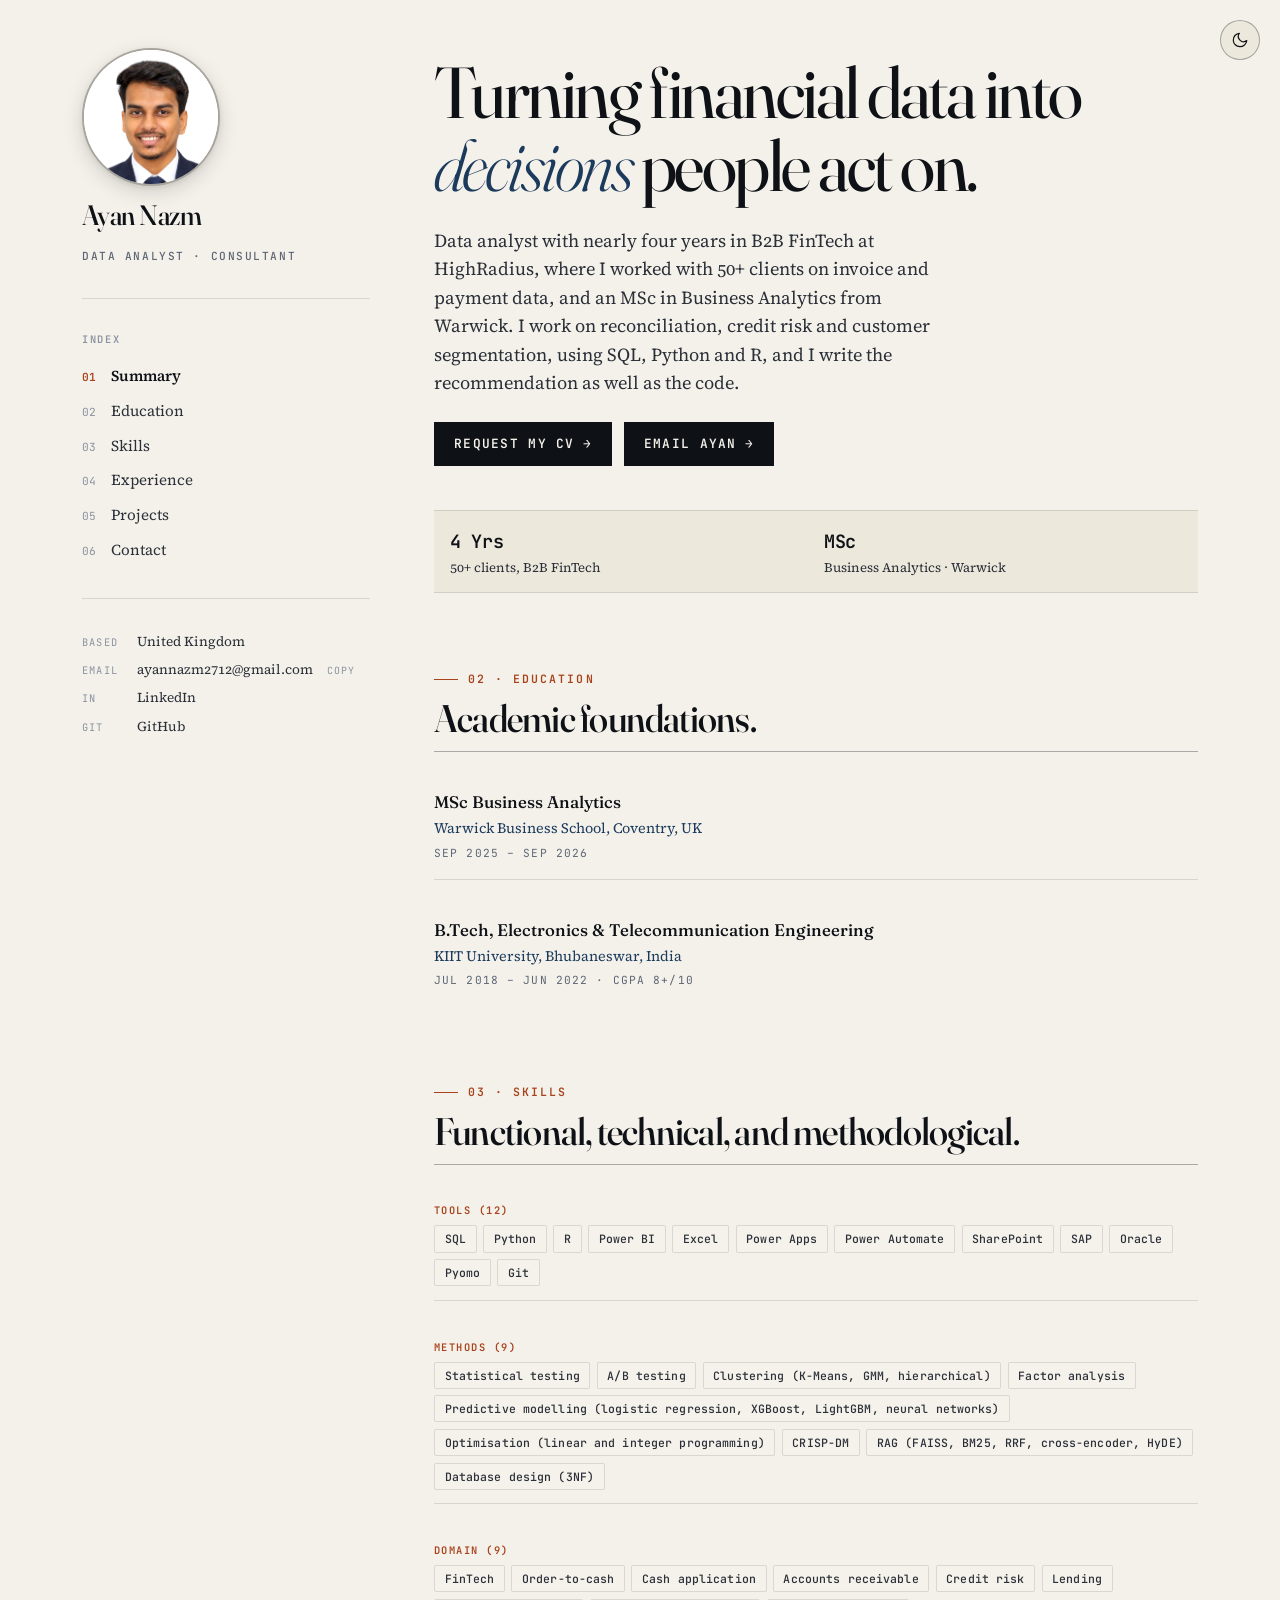
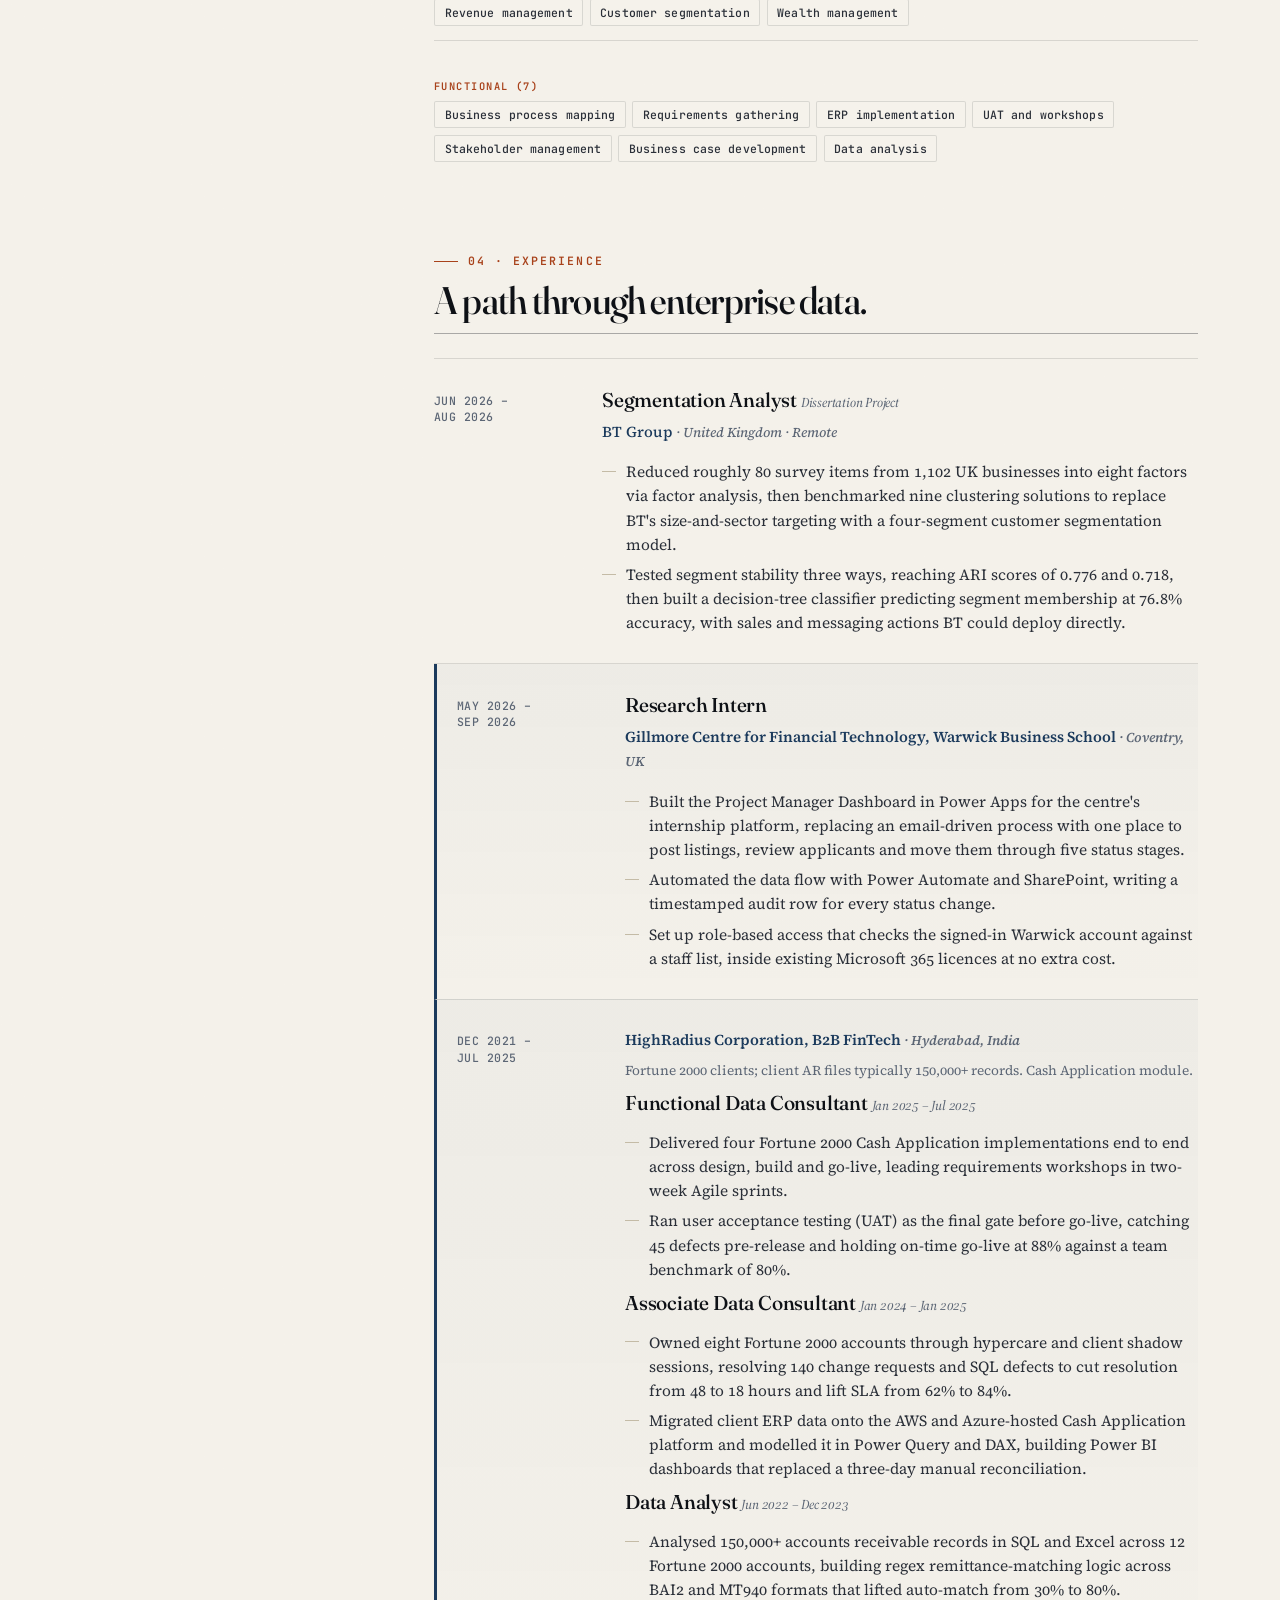
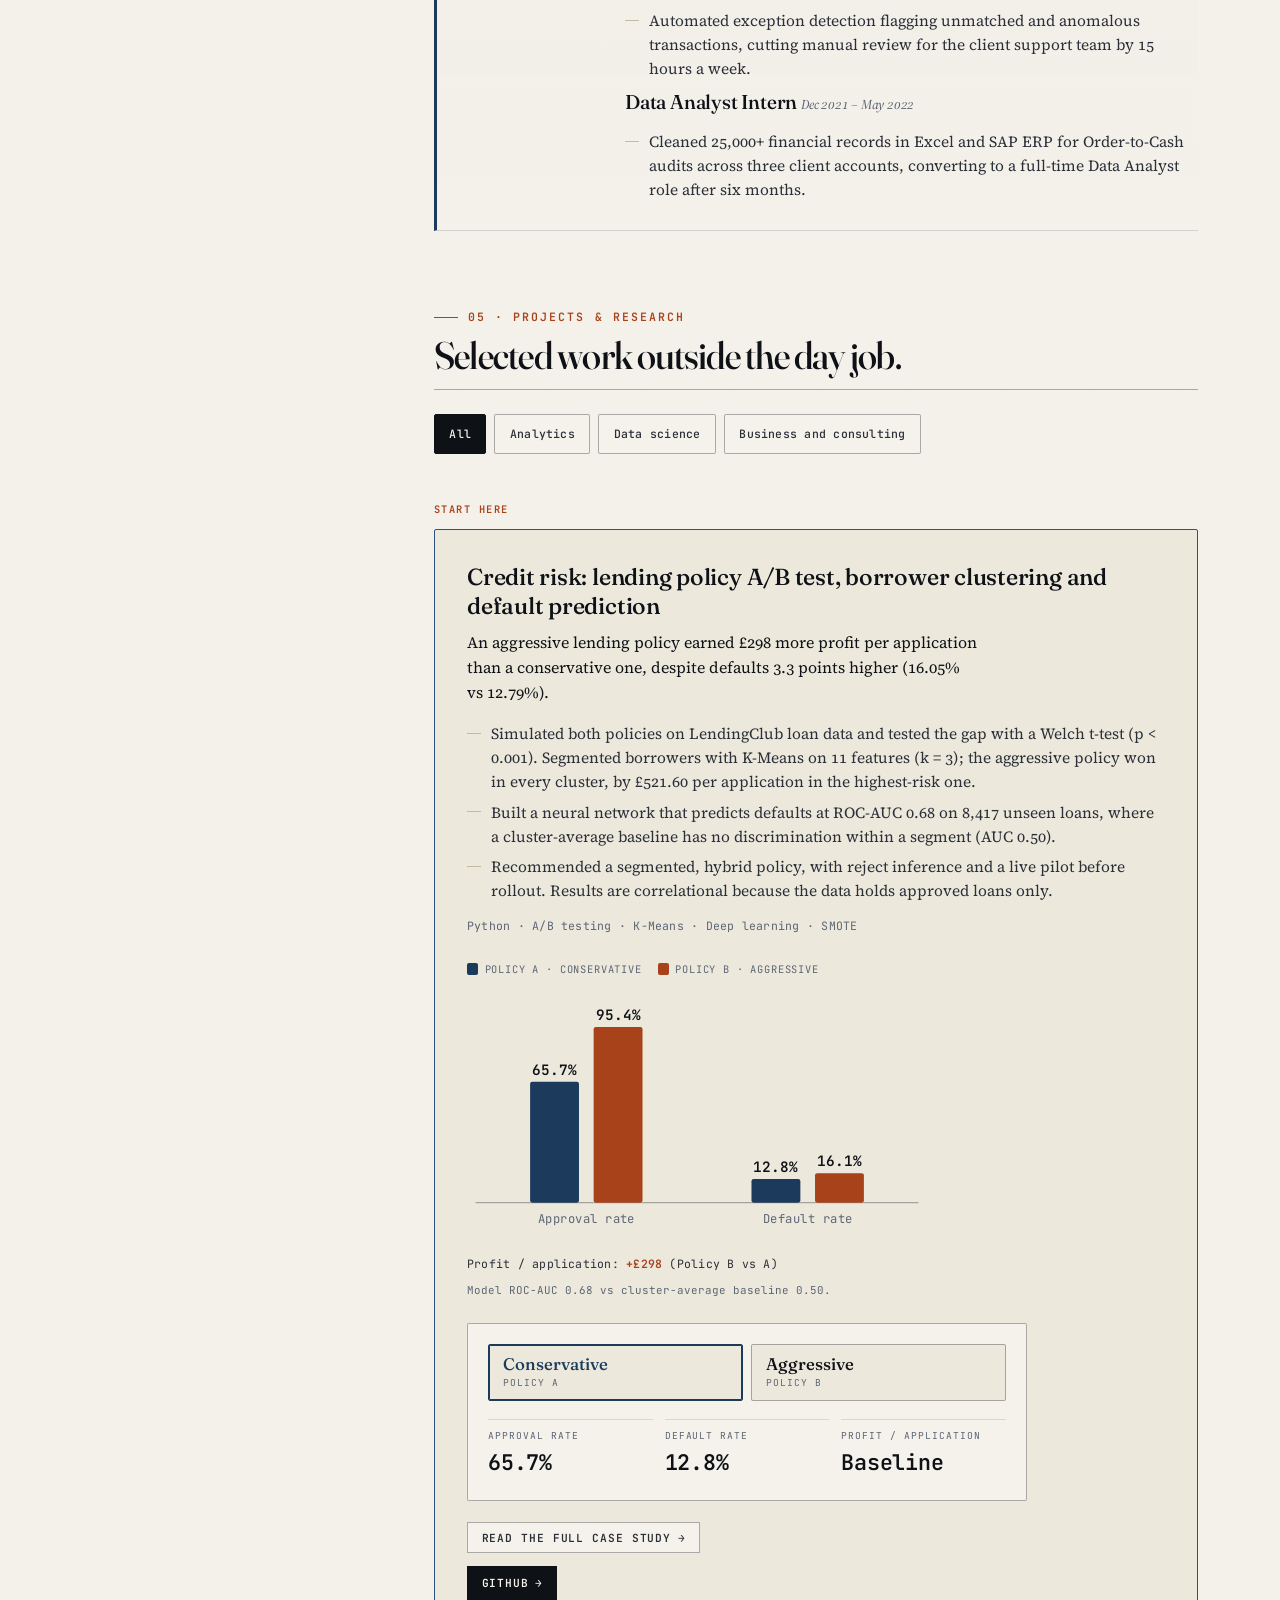
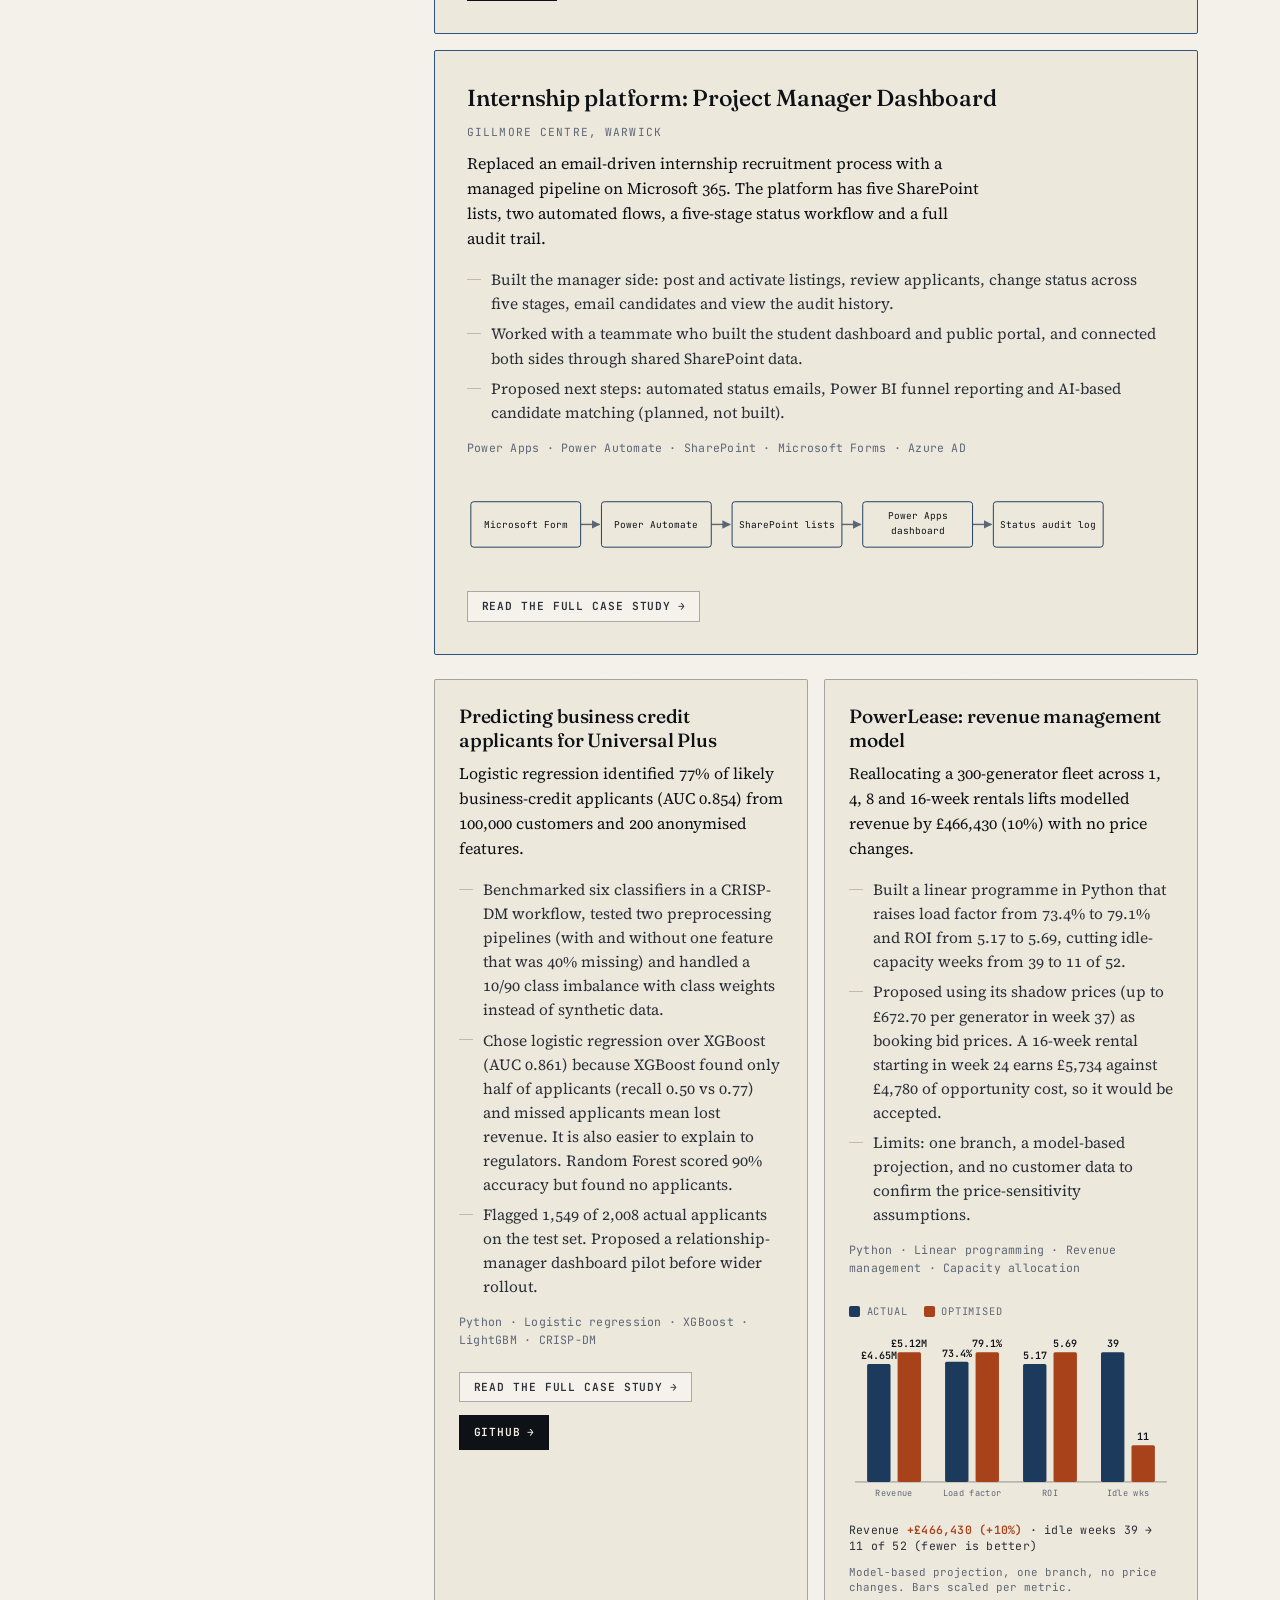
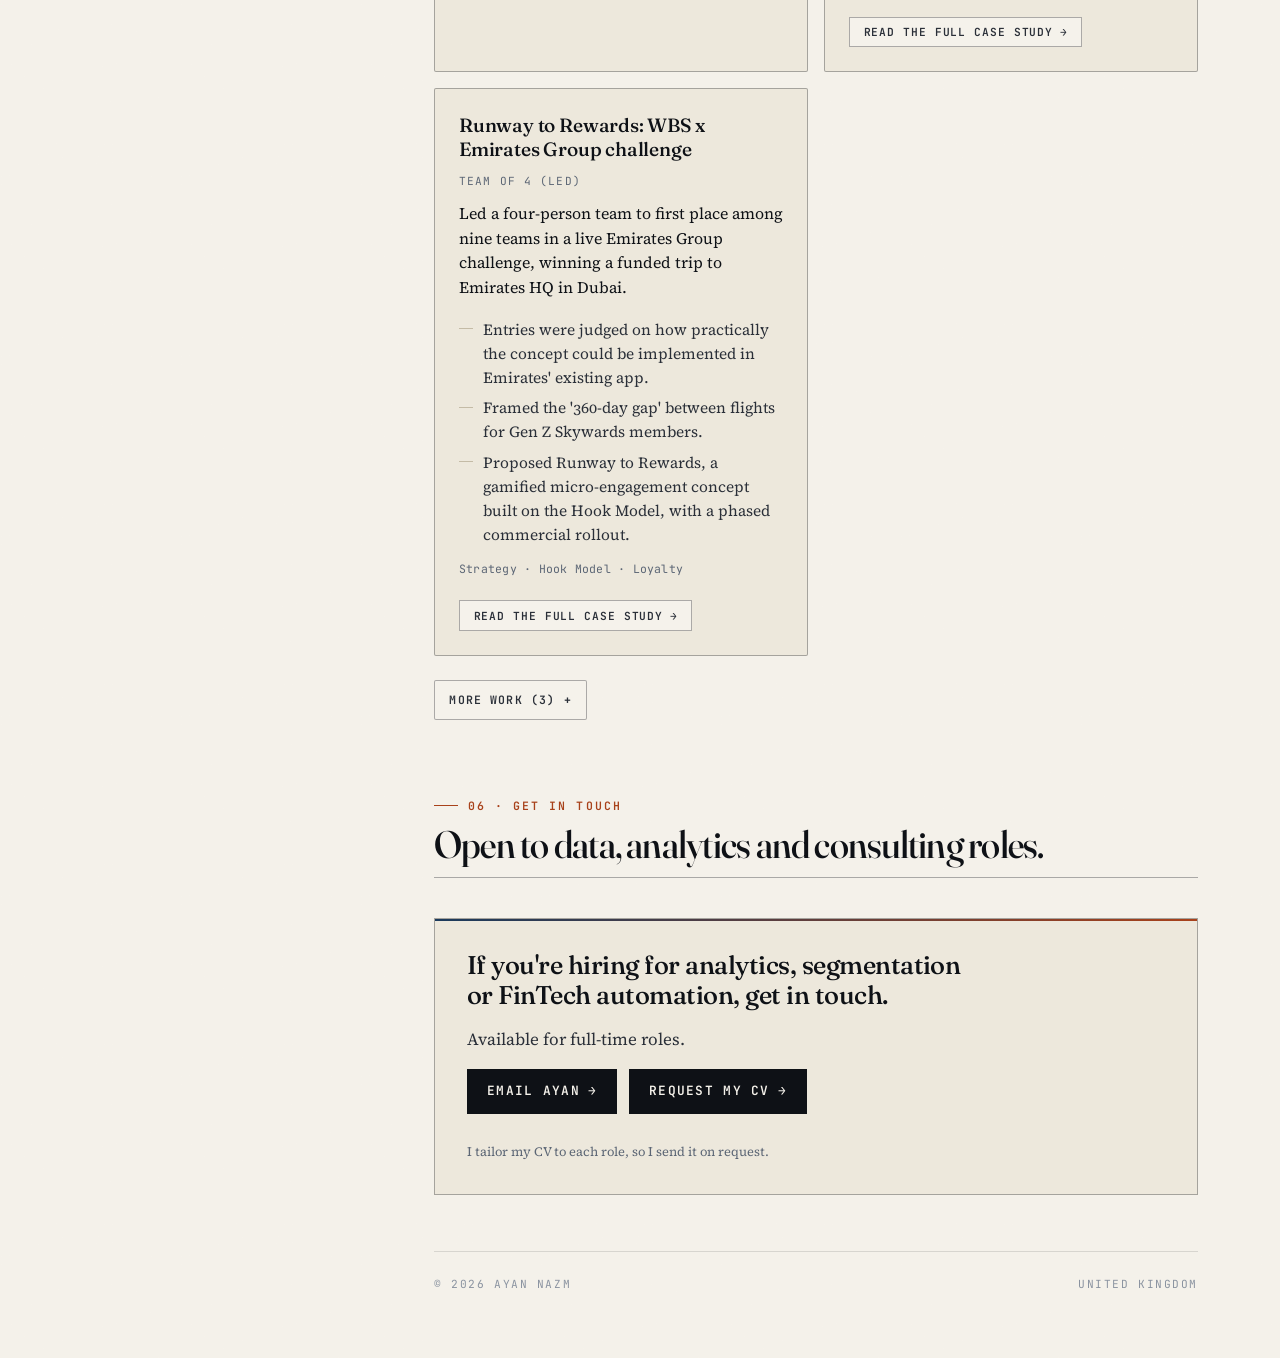
==== index.html @ 0eb9dd14 "Phase 8: SVG monogram favicon + web manifest, wired into head AN monogram in prussian/parchment toke" ====
﻿<!DOCTYPE html>
<html lang="en">
<head>
<meta charset="UTF-8">
<!-- Google Analytics 4: skipped on localhost / file:// so local dev isn't tracked -->
<script>
  (function () {
    var GA_ID = 'G-JSP3T1LDMK';
    var h = location.hostname;
    if (!h || h === 'localhost' || h === '127.0.0.1') return;
    var s = document.createElement('script');
    s.async = true;
    s.src = 'https://www.googletagmanager.com/gtag/js?id=' + GA_ID;
    document.head.appendChild(s);
    window.dataLayer = window.dataLayer || [];
    window.gtag = function () { dataLayer.push(arguments); };
    gtag('js', new Date());
    gtag('config', GA_ID);
  })();
</script>
<meta name="viewport" content="width=device-width, initial-scale=1.0">
<title>Ayan Nazm — Data Analyst &amp; Consultant</title>
<link rel="icon" href="favicon.svg" type="image/svg+xml">
<link rel="manifest" href="site.webmanifest">
<meta name="theme-color" media="(prefers-color-scheme: light)" content="#F5F2EB">
<meta name="theme-color" media="(prefers-color-scheme: dark)" content="#0E1116">
<!-- TODO (favicon PNG fallbacks): SVG favicons cover modern browsers; for older ones and iOS home-screen, rasterise favicon.svg to favicon-32.png / favicon-180.png and add <link rel="apple-touch-icon" href="favicon-180.png"> plus a 32px icon entry in site.webmanifest. -->

<meta name="description" content="Data analyst with nearly four years in B2B FinTech (HighRadius) and an MSc in Business Analytics from Warwick. SQL, Python, R, Power BI.">
<meta property="og:type" content="website">
<meta property="og:title" content="Ayan Nazm — Data Analyst &amp; Consultant">
<meta property="og:description" content="Data analyst with nearly four years in B2B FinTech (HighRadius) and an MSc in Business Analytics from Warwick. SQL, Python, R, Power BI.">
<meta property="og:image" content="https://ayannazm17.github.io/Portfolio/assets/ayan-nazm.webp">
<meta property="og:image:alt" content="Portrait of Ayan Nazm">
<meta name="twitter:card" content="summary">
<meta name="twitter:title" content="Ayan Nazm — Data Analyst &amp; Consultant">
<meta name="twitter:description" content="Data analyst with nearly four years in B2B FinTech (HighRadius) and an MSc in Business Analytics from Warwick. SQL, Python, R, Power BI.">
<meta name="twitter:image" content="https://ayannazm17.github.io/Portfolio/assets/ayan-nazm.webp">
<meta name="twitter:image:alt" content="Portrait of Ayan Nazm">
<script type="application/ld+json">
{
  "@context": "https://schema.org",
  "@type": "Person",
  "name": "Ayan Nazm",
  "jobTitle": "Data Analyst & Consultant",
  "url": "https://ayannazm17.github.io/Portfolio/",
  "image": "https://ayannazm17.github.io/Portfolio/assets/ayan-nazm.webp",
  "alumniOf": {
    "@type": "EducationalOrganization",
    "name": "Warwick Business School, University of Warwick"
  },
  "knowsAbout": [
    "Data Analytics",
    "B2B Customer Segmentation",
    "Statistical Modelling",
    "Machine Learning",
    "SQL",
    "Python",
    "R",
    "Power BI",
    "ERP Automation"
  ],
  "sameAs": [
    "https://github.com/ayannazm17",
    "https://linkedin.com/in/ayannazm"
  ]
}
</script>
<link rel="preconnect" href="https://fonts.googleapis.com">
<link rel="preconnect" href="https://fonts.gstatic.com" crossorigin>
<link href="https://fonts.googleapis.com/css2?family=Fraunces:opsz,wght@9..144,300;9..144,400;9..144,500;9..144,600;9..144,700&family=Source+Serif+4:opsz,wght@8..60,300;8..60,400;8..60,500;8..60,600&family=JetBrains+Mono:wght@400;500;600&display=swap" rel="stylesheet">
<style>
/* ---------- Tokens (light = parchment) ---------- */
:root {
  --ink: #0E1116;
  --ink-soft: #2A2F38;
  --parchment: #F5F2EB;
  --parchment-2: #EDE8DC;
  --prussian: #1B3A5C;
  --prussian-2: #2C547E;
  --sienna: #A8421B;
  --slate: #5C6675;
  --slate-2: #8A93A0;
  --bone: #D9D2C2;
  --bone-2: #C4BBA6;
  --rule: rgba(14, 17, 22, 0.12);
  --rule-strong: rgba(14, 17, 22, 0.32);
  --shadow: 0 1px 0 rgba(14, 17, 22, 0.04);
  --display: "Fraunces", Georgia, "Times New Roman", serif;
  --body: "Source Serif 4", Georgia, "Times New Roman", serif;
  --mono: "JetBrains Mono", "SF Mono", Menlo, Consolas, monospace;
  --measure: 64ch;
  --gutter: clamp(1.25rem, 3vw, 2rem);
  --rail: 18rem;
}

/* Dark — deep inkwell */
@media (prefers-color-scheme: dark) {
  :root:not([data-theme="light"]) {
    --ink: #ECEAE3;
    --ink-soft: #C9C4B8;
    --parchment: #0E1116;
    --parchment-2: #161A21;
    --prussian: #7BA5CC;
    --prussian-2: #A8C5DE;
    --sienna: #D86A3C;
    --slate: #8A93A0;
    --slate-2: #5C6675;
    --bone: #2A2F38;
    --bone-2: #3A414C;
    --rule: rgba(236, 234, 227, 0.10);
    --rule-strong: rgba(236, 234, 227, 0.28);
    --shadow: 0 1px 0 rgba(0, 0, 0, 0.4);
  }
}
:root[data-theme="dark"] {
  --ink: #ECEAE3;
  --ink-soft: #C9C4B8;
  --parchment: #0E1116;
  --parchment-2: #161A21;
  --prussian: #7BA5CC;
  --prussian-2: #A8C5DE;
  --sienna: #D86A3C;
  --slate: #8A93A0;
  --slate-2: #5C6675;
  --bone: #2A2F38;
  --bone-2: #3A414C;
  --rule: rgba(236, 234, 227, 0.10);
  --rule-strong: rgba(236, 234, 227, 0.28);
  --shadow: 0 1px 0 rgba(0, 0, 0, 0.4);
}

* { box-sizing: border-box; margin: 0; padding: 0; }
[hidden] { display: none !important; }
html { scroll-behavior: smooth; -webkit-text-size-adjust: 100%; }
@media (prefers-reduced-motion: reduce) {
  html { scroll-behavior: auto; }
  *, *::before, *::after { animation-duration: 0.01ms !important; transition-duration: 0.01ms !important; }
}

body {
  background: var(--parchment);
  color: var(--ink);
  font-family: var(--body);
  font-size: 17px;
  line-height: 1.6;
  font-feature-settings: "kern", "liga", "onum";
  text-rendering: optimizeLegibility;
  -webkit-font-smoothing: antialiased;
  /* Subtle paper grain — optimized 180px tile */
  background-image: url("data:image/svg+xml,%3Csvg xmlns='http://www.w3.org/2000/svg' width='180' height='180'%3E%3Cfilter id='n'%3E%3CfeTurbulence type='fractalNoise' baseFrequency='0.85' numOctaves='2' stitchTiles='stitch'/%3E%3CfeColorMatrix values='0 0 0 0 0 0 0 0 0 0 0 0 0 0 0 0 0 0 0.012 0'/%3E%3C/filter%3E%3Crect width='100%25' height='100%25' filter='url(%23n)' opacity='0.025'/%3E%3C/svg%3E");
  background-size: 180px 180px;
}

a { color: var(--prussian); text-decoration: none; border-bottom: 1px solid currentColor; transition: color 0.2s; }
a:hover { color: var(--sienna); }
a:focus-visible { outline: 2px solid var(--sienna); outline-offset: 3px; border-radius: 2px; }

/* ---------- Theme toggle ---------- */
.theme-toggle {
  position: fixed; top: 1.25rem; right: 1.25rem; z-index: 100;
  width: 40px; height: 40px; border-radius: 50%;
  background: var(--parchment-2); color: var(--ink);
  border: 1px solid var(--rule-strong); cursor: pointer;
  display: grid; place-items: center;
  transition: transform 180ms cubic-bezier(0.23, 1, 0.32, 1), background-color 180ms cubic-bezier(0.23, 1, 0.32, 1);
}
.theme-toggle:active { transform: scale(0.92); }
.theme-toggle:hover { background: var(--bone); }
.theme-toggle:focus-visible { outline: 2px solid var(--sienna); outline-offset: 3px; }
.theme-toggle svg { width: 18px; height: 18px; }

/* ---------- Page shell ---------- */
.shell {
  max-width: 1180px;
  margin: 0 auto;
  padding: clamp(1.5rem, 4vw, 3rem) var(--gutter) 4rem;
  display: grid;
  grid-template-columns: var(--rail) 1fr;
  gap: clamp(2rem, 5vw, 4.5rem);
}
@media (max-width: 880px) {
  .shell { grid-template-columns: 1fr; gap: 2.5rem; }
  .rail { position: static !important; max-width: 100%; padding-right: 3rem; }
  .rail-nav { display: grid; grid-template-columns: repeat(auto-fit, minmax(130px, 1fr)); gap: 0.5rem 1rem; }
  .rail-nav .label { grid-column: 1 / -1; margin-bottom: 0.25rem; }
  .contact-list { display: grid; grid-template-columns: repeat(auto-fit, minmax(220px, 1fr)); gap: 0.4rem 1rem; }
}

/* ---------- Left rail (index + identity) ---------- */
.rail {
  position: sticky; top: 2rem; align-self: start;
  display: flex; flex-direction: column; gap: 2rem;
  height: max-content;
}
.brand { display: flex; flex-direction: column; gap: 0.6rem; }
.avatar-wrap {
  position: relative; width: 138px; height: 138px;
  animation: fadeUp 600ms cubic-bezier(0.23, 1, 0.32, 1) both;
}
.avatar {
  width: 138px; height: 138px; border-radius: 50%;
  object-fit: cover; object-position: center 20%;
  border: 2px solid var(--rule-strong);
  box-shadow: 0 6px 20px rgba(14, 17, 22, 0.14), 0 2px 6px rgba(14, 17, 22, 0.08);
  background: var(--parchment-2);
  display: block;
  filter: contrast(1.05) saturate(1.05);
}
.brand .monogram {
  font-family: var(--display);
  font-size: 1.75rem; font-weight: 500; letter-spacing: -0.02em;
  line-height: 1.1; font-variation-settings: "opsz" 144;
  margin-top: 0.25rem;
}
.brand .tagline {
  font-family: var(--mono); font-size: 0.7rem; font-weight: 500;
  text-transform: uppercase; letter-spacing: 0.14em;
  color: var(--slate); margin-top: 0.5rem;
}

.rail hr { border: 0; border-top: 1px solid var(--rule); }

.rail-nav { display: flex; flex-direction: column; gap: 0.15rem; }
.rail-nav .label {
  font-family: var(--mono); font-size: 0.65rem; font-weight: 600;
  text-transform: uppercase; letter-spacing: 0.16em;
  color: var(--slate-2); margin-bottom: 0.65rem;
}
.rail-nav a {
  font-family: var(--body); font-size: 0.95rem; color: var(--ink-soft);
  border: 0; padding: 0.25rem 0; display: flex; gap: 0.75rem; align-items: baseline;
  transition: color 180ms cubic-bezier(0.23, 1, 0.32, 1), transform 180ms cubic-bezier(0.23, 1, 0.32, 1);
}
.rail-nav a .num {
  font-family: var(--mono); font-size: 0.7rem; color: var(--slate-2); width: 1.5em;
  font-variant-numeric: tabular-nums;
  transition: color 180ms cubic-bezier(0.23, 1, 0.32, 1);
}
@media (hover: hover) and (pointer: fine) {
  .rail-nav a:hover { color: var(--sienna); transform: translateX(3px); }
  .rail-nav a:hover .num { color: var(--sienna); }
}
.rail-nav a[aria-current="true"] { color: var(--ink); font-weight: 600; }
.rail-nav a[aria-current="true"] .num { color: var(--sienna); font-weight: 600; }

.contact-list { display: flex; flex-direction: column; gap: 0.4rem; font-size: 0.85rem; }
.contact-list .row { display: flex; gap: 0.5rem; align-items: baseline; }
.contact-list .k {
  font-family: var(--mono); font-size: 0.65rem; text-transform: uppercase;
  letter-spacing: 0.12em; color: var(--slate-2); width: 4.5em; flex-shrink: 0;
}
.contact-list .v { color: var(--ink-soft); }
.contact-list a { color: var(--ink-soft); border: 0; }
.contact-list a:hover { color: var(--sienna); }

/* ---------- Main column ---------- */
.main { display: flex; flex-direction: column; gap: clamp(3rem, 6vw, 5rem); }

section {
  display: flex; flex-direction: column; gap: 1.5rem; scroll-margin-top: 1.5rem;
  transition: opacity 360ms cubic-bezier(0.23, 1, 0.32, 1), transform 360ms cubic-bezier(0.23, 1, 0.32, 1);
}
@media (prefers-reduced-motion: no-preference) {
  section.reveal-init {
    opacity: 0;
    transform: translateY(14px);
  }
  section.reveal-in {
    opacity: 1;
    transform: translateY(0);
  }
}

/* Section header — paper-TOC style */
.sec-head { display: flex; flex-direction: column; gap: 0.5rem; padding-bottom: 0.75rem; border-bottom: 1px solid var(--rule-strong); }
.sec-eyebrow {
  font-family: var(--mono); font-size: 0.72rem; font-weight: 600;
  text-transform: uppercase; letter-spacing: 0.18em; color: var(--sienna);
  display: flex; align-items: center; gap: 0.6rem;
}
.sec-eyebrow::before {
  content: ""; display: inline-block; width: 1.5rem; height: 1px; background: currentColor;
}
.sec-title {
  font-family: var(--display); font-weight: 500;
  font-variation-settings: "opsz" 144;
  font-size: clamp(1.75rem, 3vw, 2.5rem); line-height: 1.1;
  letter-spacing: -0.02em; color: var(--ink); text-wrap: balance;
}

/* ---------- Hero / summary ---------- */
.hero { gap: 1.5rem; padding-top: 0.5rem; }
.hero h1 {
  font-family: var(--display); font-weight: 400;
  font-variation-settings: "opsz" 144;
  font-size: clamp(2.5rem, 6vw, 4.5rem);
  line-height: 1.02; letter-spacing: -0.035em; color: var(--ink);
  text-wrap: balance;
}
.hero h1 em {
  font-style: italic; font-weight: 300; color: var(--prussian);
  font-variation-settings: "opsz" 144;
}
.hero-lede {
  font-family: var(--body); font-size: 1.15rem; line-height: 1.55;
  color: var(--ink-soft); max-width: 56ch;
}

/* ---------- Education ---------- */
.edu-item { padding: 1rem 0; border-bottom: 1px solid var(--rule); }
.edu-item:last-child { border-bottom: 0; }
.edu-item .deg {
  font-family: var(--display); font-size: 1.05rem; font-weight: 500;
  color: var(--ink); line-height: 1.3; text-wrap: balance;
}
.edu-item .inst {
  font-family: var(--body); font-size: 0.9rem; color: var(--prussian); margin-top: 0.2rem;
}
.edu-item .when {
  font-family: var(--mono); font-size: 0.7rem; color: var(--slate);
  text-transform: uppercase; letter-spacing: 0.1em; margin-top: 0.3rem;
}

/* ---------- Skills ---------- */
.skill-group { display: flex; flex-direction: column; gap: 0.4rem; padding: 0.85rem 0; border-bottom: 1px solid var(--rule); }
.skill-group:last-child { border-bottom: 0; }
.skill-group .k {
  font-family: var(--mono); font-size: 0.65rem; text-transform: uppercase;
  letter-spacing: 0.14em; color: var(--sienna); font-weight: 600;
}
.skill-group .v {
  font-family: var(--body); font-size: 0.97rem; color: var(--ink-soft); line-height: 1.5;
}

/* ---------- Experience — timeline, not cards ---------- */
.timeline { display: flex; flex-direction: column; }
.entry {
  display: grid; grid-template-columns: 9rem 1fr; gap: 1.5rem;
  padding: 1.75rem 0; border-bottom: 1px solid var(--rule);
}
.entry:first-child { border-top: 1px solid var(--rule); }
@media (max-width: 600px) {
  .entry { grid-template-columns: 1fr; gap: 0.5rem; }
}

.entry .when {
  font-family: var(--mono); font-size: 0.72rem; font-weight: 500;
  color: var(--slate); letter-spacing: 0.04em; line-height: 1.4;
  text-transform: uppercase; padding-top: 0.35rem;
}
.entry .when .present { color: var(--sienna); }

.entry .body { display: flex; flex-direction: column; gap: 0.5rem; }
.entry .role {
  font-family: var(--display); font-weight: 500;
  font-variation-settings: "opsz" 60;
  font-size: 1.25rem; line-height: 1.25; letter-spacing: -0.01em;
  color: var(--ink); text-wrap: balance;
}
.entry .org {
  font-family: var(--body); font-size: 0.95rem; color: var(--prussian);
  font-weight: 500;
}
.entry .sub { font-size: 0.85rem; color: var(--slate); }
.entry .where {
  font-family: var(--body); font-style: italic; font-size: 0.85rem; color: var(--slate);
}
.entry ul, .project-card ul {
  list-style: none; margin-top: 0.5rem; display: flex; flex-direction: column; gap: 0.4rem;
}
.entry li, .project-card li {
  font-size: 0.97rem; line-height: 1.55; color: var(--ink-soft);
  padding-left: 1.5rem; position: relative;
}
.entry li::before, .project-card li::before {
  content: ""; position: absolute; left: 0; top: 0.7em;
  width: 0.85rem; height: 1px; background: var(--bone-2);
}
.entry li strong { color: var(--ink); font-weight: 600; }


/* ---------- CTA / footer ---------- */
.cta {
  margin-top: 1rem; padding: 2rem; border: 1px solid var(--rule-strong);
  background: var(--parchment-2);
  display: flex; flex-direction: column; gap: 1rem; align-items: flex-start;
  position: relative;
}
.cta::before {
  content: ""; position: absolute; top: 0; left: 0; right: 0; height: 2px;
  background: linear-gradient(90deg, var(--prussian), var(--sienna));
}
.cta h3 {
  font-family: var(--display); font-weight: 500; font-size: 1.6rem;
  line-height: 1.15; letter-spacing: -0.02em; color: var(--ink); text-wrap: balance;
}
.cta p { color: var(--ink-soft); max-width: 52ch; }
.btn {
  display: inline-flex; align-items: center; gap: 0.5rem;
  padding: 0.75rem 1.25rem;
  font-family: var(--mono); font-size: 0.8rem; font-weight: 600;
  text-transform: uppercase; letter-spacing: 0.1em;
  background: var(--ink); color: var(--parchment);
  border: 0; border-radius: 0; cursor: pointer;
  transition: background 160ms cubic-bezier(0.23, 1, 0.32, 1), transform 160ms cubic-bezier(0.23, 1, 0.32, 1);
  text-decoration: none;
}
@media (hover: hover) and (pointer: fine) {
  .btn:active { transform: scale(0.97); }
}
.btn:hover { background: var(--sienna); color: var(--parchment); }
.btn:focus-visible { outline: 2px solid var(--sienna); outline-offset: 3px; }
.btn .arrow { transition: transform 0.2s; }
.btn:hover .arrow { transform: translateX(3px); }

/* ---------- Entrance animations ---------- */
@keyframes fadeUp {
  from { opacity: 0; transform: translateY(12px); }
  to   { opacity: 1; transform: translateY(0); }
}
@media (prefers-reduced-motion: reduce) {
  @keyframes fadeUp { from, to { opacity: 1; transform: none; } }
}

/* ---------- Impact ribbon ---------- */
.impact-ribbon {
  display: grid; grid-template-columns: repeat(2, 1fr); gap: 1rem; margin-top: 1.25rem;
  padding: 1rem; border-top: 1px solid var(--rule); border-bottom: 1px solid var(--rule);
  background: var(--parchment-2);
}
@media (max-width: 680px) { .impact-ribbon { grid-template-columns: 1fr 1fr; gap: 0.85rem; } }
@media (max-width: 400px) { .impact-ribbon { grid-template-columns: 1fr; gap: 0.85rem; } }
.impact-ribbon .metric {
  display: flex; flex-direction: column; gap: 0.15rem;
}
.impact-ribbon .metric:nth-child(1) {
  animation: fadeUp 450ms cubic-bezier(0.23, 1, 0.32, 1) 100ms both;
}
.impact-ribbon .metric:nth-child(2) {
  animation: fadeUp 450ms cubic-bezier(0.23, 1, 0.32, 1) 180ms both;
}
.impact-ribbon .metric .val {
  font-family: var(--mono); font-weight: 600; font-size: 1.15rem; letter-spacing: -0.02em; color: var(--ink);
}
.impact-ribbon .metric .label {
  font-family: var(--body); font-size: 0.82rem; color: var(--ink-soft); line-height: 1.3;
}

/* ---------- Skill chips ---------- */
.skill-group .v { display: flex; flex-wrap: wrap; gap: 0.4rem; }
.skill-chip {
  font-family: var(--mono); font-size: 0.72rem; font-weight: 500;
  padding: 0.25rem 0.6rem; border: 1px solid var(--rule); border-radius: 2px;
  background: var(--parchment); color: var(--ink-soft); letter-spacing: 0.01em;
  transition: border-color 160ms cubic-bezier(0.23, 1, 0.32, 1), color 160ms cubic-bezier(0.23, 1, 0.32, 1), transform 160ms cubic-bezier(0.23, 1, 0.32, 1);
}
@media (hover: hover) and (pointer: fine) {
  .skill-chip:hover {
    border-color: var(--sienna);
    color: var(--ink);
    transform: translateY(-1px);
  }
}

/* ---------- Experience differentiation ---------- */
.entry--consulting { background: linear-gradient(180deg, rgba(44,80,120,0.03), rgba(44,80,120,0.00)); border-left: 3px solid var(--prussian); padding-left: 1.25rem; }
.entry--consulting .org { color: var(--prussian); font-weight: 600; }
.entry--consulting .badge { font-family: var(--mono); font-size: 0.6rem; letter-spacing: 0.08em; text-transform: uppercase; padding: 0.15rem 0.4rem; border: 1px solid var(--rule); border-radius: 2px; }

/* ---------- Project cards ---------- */
.project-card {
  padding: 1.5rem; border: 1px solid var(--rule-strong); background: var(--parchment-2); border-radius: 2px;
  display: flex; flex-direction: column; gap: 0.6rem;
  transition: transform 200ms cubic-bezier(0.23, 1, 0.32, 1), box-shadow 200ms cubic-bezier(0.23, 1, 0.32, 1), border-color 200ms cubic-bezier(0.23, 1, 0.32, 1);
}
@media (hover: hover) and (pointer: fine) {
  .project-card:hover {
    transform: translateY(-2px);
    box-shadow: 0 8px 24px rgba(14, 17, 22, 0.08), 0 2px 6px rgba(14, 17, 22, 0.04);
    border-color: var(--prussian-2);
  }
}
.project-card .project-head { display: flex; flex-wrap: wrap; gap: 0.75rem 1.5rem; align-items: baseline; justify-content: space-between; }
.project-card .title { font-family: var(--display); font-size: 1.2rem; font-weight: 500; color: var(--ink); letter-spacing: -0.01em; line-height: 1.25; }
.project-card .when { font-family: var(--mono); font-size: 0.7rem; color: var(--slate); text-transform: uppercase; letter-spacing: 0.1em; }
.project-card p { color: var(--ink-soft); font-size: 0.97rem; line-height: 1.55; max-width: 64ch; }
.proj-btn { display: inline-flex; align-items: center; gap: 0.35rem; font-family: var(--mono); font-size: 0.7rem; font-weight: 600; text-transform: uppercase; letter-spacing: 0.08em; padding: 0.45rem 0.85rem; border: 1px solid var(--ink); background: var(--ink); color: var(--parchment); text-decoration: none; border-radius: 0; transition: background 160ms cubic-bezier(0.23, 1, 0.32, 1); }
.proj-btn:hover { background: var(--sienna); border-color: var(--sienna); }
.proj-btn .arrow { transition: transform 0.2s; }
.proj-btn:hover .arrow { transform: translateX(3px); }
.project-card .result { color: var(--ink); font-size: 1rem; }
.project-card .caption { font-family: var(--mono); font-size: 0.68rem; color: var(--slate); margin-top: -0.25rem; }
.project-card .tech { font-family: var(--mono); font-size: 0.72rem; color: var(--slate); letter-spacing: 0.02em; margin-top: 0.25rem; }
.project-card .proj-links { display: flex; gap: 0.5rem; flex-wrap: wrap; margin-top: 0.25rem; }
.proj-grid { display: grid; grid-template-columns: repeat(auto-fill, minmax(min(100%, 320px), 1fr)); gap: 1rem; }
.proj-grid--featured { grid-template-columns: 1fr; }
.proj-grid--featured .project-card { padding: 2rem; border-color: var(--prussian-2); }
.proj-grid--featured .project-card .title { font-size: 1.45rem; }
@media (max-width: 600px) { .proj-grid--featured .project-card { padding: 1.5rem; } }
.proj-group { display: flex; flex-direction: column; gap: 0.75rem; }
.proj-group.is-empty { display: none; }
.proj-group-label {
  font-family: var(--mono); font-size: 0.65rem; text-transform: uppercase;
  letter-spacing: 0.14em; color: var(--sienna); font-weight: 600;
}

/* ---------- Project filters and More work toggle ---------- */
.filter-chips { display: flex; flex-wrap: wrap; gap: 0.5rem; }
.filter-chip, .more-toggle {
  font-family: var(--mono); font-size: 0.72rem; font-weight: 500; letter-spacing: 0.02em;
  min-height: 2.5rem; padding: 0.4rem 0.9rem; border: 1px solid var(--rule-strong); border-radius: 2px;
  background: var(--parchment); color: var(--ink-soft); cursor: pointer;
  transition: border-color 160ms cubic-bezier(0.23, 1, 0.32, 1), background 160ms cubic-bezier(0.23, 1, 0.32, 1), color 160ms cubic-bezier(0.23, 1, 0.32, 1);
}
.filter-chip[aria-pressed="true"] { background: var(--ink); border-color: var(--ink); color: var(--parchment); }
@media (hover: hover) and (pointer: fine) {
  .filter-chip:hover, .more-toggle:hover { border-color: var(--sienna); }
}
.filter-chip:focus-visible, .more-toggle:focus-visible { outline: 2px solid var(--sienna); outline-offset: 3px; }
.more-toggle { align-self: flex-start; text-transform: uppercase; letter-spacing: 0.1em; font-weight: 600; }
.more-toggle::after { content: " +"; }
.more-toggle[aria-expanded="true"]::after { content: " \2212"; }
.filter-status { font-family: var(--mono); font-size: 0.7rem; color: var(--slate); min-height: 1em; margin-top: -0.75rem; }

.arch-diagram { margin-top: 0.75rem; padding: 1rem; border: 1px dashed var(--rule); background: var(--parchment); display: flex; align-items: center; justify-content: center; min-height: 6rem; font-family: var(--mono); font-size: 0.75rem; color: var(--slate); letter-spacing: 0.05em; text-align: center; }

/* ---------- Project mini-charts (hand-rolled inline SVG, themed via CSS vars) ---------- */
.chart { margin-top: 1rem; }
.chart figure { margin: 0; display: flex; flex-direction: column; gap: 0.25rem; max-width: 460px; }
.chart svg { width: 100%; height: auto; display: block; overflow: visible; }
.chart .c-legend { display: flex; flex-wrap: wrap; gap: 0.35rem 1rem; font-family: var(--mono); font-size: 0.65rem; text-transform: uppercase; letter-spacing: 0.08em; color: var(--slate); margin-bottom: 0.35rem; }
.chart .c-legend .key { display: inline-flex; align-items: center; gap: 0.4rem; }
.chart .c-legend .sw { width: 0.7rem; height: 0.7rem; border-radius: 2px; flex-shrink: 0; }
.chart .sw.c-s1 { background: var(--prussian); }
.chart .sw.c-s2 { background: var(--sienna); }
.chart rect.c-s1 { fill: var(--prussian); }
.chart rect.c-s2 { fill: var(--sienna); }
.chart text.c-val { fill: var(--ink); font-family: var(--mono); font-size: 10px; font-weight: 600; }
.chart text.c-metric { fill: var(--slate); font-family: var(--mono); font-size: 8.5px; letter-spacing: 0.04em; }
.chart line.c-axis { stroke: var(--rule-strong); stroke-width: 1; }
.chart .c-delta { font-family: var(--mono); font-size: 0.72rem; color: var(--ink-soft); margin-top: 0.4rem; letter-spacing: 0.02em; line-height: 1.4; }
.chart .c-delta strong { color: var(--sienna); font-weight: 600; }
.chart figcaption { font-family: var(--mono); font-size: 0.68rem; color: var(--slate); margin-top: 0.4rem; line-height: 1.4; }
.chart rect.bar { transform-box: fill-box; transform-origin: 50% 100%; }
.chart.anim rect.bar { transform: scaleY(0); transition: transform 700ms cubic-bezier(0.23, 1, 0.32, 1); }
.chart.anim.in rect.bar { transform: scaleY(1); }

/* ---------- Utility ---------- */
.visually-hidden { position: absolute; width: 1px; height: 1px; padding: 0; margin: -1px; overflow: hidden; clip: rect(0 0 0 0); white-space: nowrap; border: 0; }

/* ---------- Credit-risk policy explorer (signature interactive) ---------- */
.policy-toggle { margin-top: 1rem; padding: 1.25rem; border: 1px solid var(--rule-strong); background: var(--parchment); border-radius: 2px; display: flex; flex-direction: column; gap: 1.1rem; max-width: 560px; }
.pt-switch { border: 0; padding: 0; margin: 0; min-width: 0; display: grid; grid-template-columns: 1fr 1fr; gap: 0.5rem; }
.pt-opt { position: relative; display: flex; flex-direction: column; gap: 0.1rem; padding: 0.6rem 0.9rem; border: 1px solid var(--rule-strong); border-radius: 2px; cursor: pointer; background: var(--parchment-2); transition: border-color 160ms cubic-bezier(0.23, 1, 0.32, 1), box-shadow 160ms cubic-bezier(0.23, 1, 0.32, 1); }
.pt-opt input { position: absolute; opacity: 0; width: 1px; height: 1px; } /* hidden but focusable; label wraps it */
.pt-opt-main { font-family: var(--display); font-size: 1.05rem; font-weight: 500; color: var(--ink); line-height: 1.1; }
.pt-opt-sub { font-family: var(--mono); font-size: 0.6rem; text-transform: uppercase; letter-spacing: 0.1em; color: var(--slate); }
.pt-opt.is-on { border-color: var(--prussian); box-shadow: inset 0 0 0 1px var(--prussian); }
.pt-opt.is-on .pt-opt-main { color: var(--prussian); }
.pt-opt:focus-within { outline: 2px solid var(--sienna); outline-offset: 2px; }
@media (hover: hover) and (pointer: fine) { .pt-opt:hover { border-color: var(--sienna); } }
.pt-readouts { display: grid; grid-template-columns: repeat(3, 1fr); gap: 0.75rem; }
@media (max-width: 480px) { .pt-readouts { grid-template-columns: 1fr; gap: 0.5rem; } }
.pt-stat { display: flex; flex-direction: column; gap: 0.15rem; padding-top: 0.5rem; border-top: 1px solid var(--rule); }
.pt-k { font-family: var(--mono); font-size: 0.6rem; text-transform: uppercase; letter-spacing: 0.1em; color: var(--slate); }
.pt-v { font-family: var(--mono); font-size: 1.35rem; font-weight: 600; color: var(--ink); letter-spacing: -0.01em; font-variant-numeric: tabular-nums; }
.pt-clusters { display: flex; flex-direction: column; gap: 0.5rem; padding-top: 0.75rem; border-top: 1px solid var(--rule); }
.pt-clusters-head { font-family: var(--mono); font-size: 0.62rem; text-transform: uppercase; letter-spacing: 0.1em; color: var(--sienna); font-weight: 600; }
.pt-row { display: grid; grid-template-columns: 7.5rem 1fr auto; gap: 0.6rem; align-items: center; }
.pt-cl { font-family: var(--mono); font-size: 0.72rem; color: var(--ink-soft); font-variant-numeric: tabular-nums; }
.pt-bar { height: 0.5rem; background: var(--bone); border-radius: 2px; overflow: hidden; }
.pt-bar > span { display: block; height: 100%; background: var(--prussian); border-radius: 2px; }
.pt-amt { font-family: var(--mono); font-size: 0.72rem; color: var(--ink); font-variant-numeric: tabular-nums; text-align: right; }

/* ---------- Architecture flow diagrams (inline SVG, themed via CSS vars) ---------- */
.flow { margin-top: 0.75rem; max-width: 640px; }
.flow svg { width: 100%; height: auto; display: block; overflow: visible; }
.flow .node { fill: var(--parchment-2); stroke: var(--prussian); stroke-width: 1; }
.flow .node-t { fill: var(--ink); font-family: var(--mono); font-size: 10px; }
.flow .edge { stroke: var(--slate); stroke-width: 1.5; }
.flow .edge-h { fill: var(--slate); }

/* ---------- Case-study modal (native <dialog>: focus-trap + Escape for free) ---------- */
.cs-btn { margin-top: 0.75rem; align-self: flex-start; display: inline-flex; align-items: center; gap: 0.4rem; font-family: var(--mono); font-size: 0.7rem; font-weight: 600; text-transform: uppercase; letter-spacing: 0.08em; padding: 0.45rem 0.85rem; border: 1px solid var(--rule-strong); background: var(--parchment); color: var(--ink-soft); cursor: pointer; transition: border-color 160ms cubic-bezier(0.23, 1, 0.32, 1), color 160ms cubic-bezier(0.23, 1, 0.32, 1); }
.cs-btn:hover { border-color: var(--sienna); color: var(--ink); }
.cs-btn:focus-visible { outline: 2px solid var(--sienna); outline-offset: 3px; }
dialog.cs-modal { width: min(680px, 92vw); max-height: 86vh; padding: 0; border: 1px solid var(--rule-strong); border-radius: 3px; background: var(--parchment); color: var(--ink); box-shadow: 0 20px 60px rgba(14, 17, 22, 0.3); overflow: hidden; }
dialog.cs-modal::backdrop { background: rgba(14, 17, 22, 0.55); }
.cs-inner { display: flex; flex-direction: column; max-height: 86vh; }
.cs-head { display: flex; align-items: flex-start; justify-content: space-between; gap: 1rem; padding: 1.5rem 1.5rem 1rem; border-bottom: 1px solid var(--rule); }
.cs-head h3 { font-family: var(--display); font-weight: 500; font-size: 1.4rem; line-height: 1.2; color: var(--ink); letter-spacing: -0.01em; }
.cs-close { flex-shrink: 0; width: 2rem; height: 2rem; display: grid; place-items: center; border: 1px solid var(--rule-strong); background: var(--parchment-2); color: var(--ink); border-radius: 50%; cursor: pointer; font-size: 0.9rem; line-height: 1; transition: border-color 160ms, color 160ms; }
.cs-close:hover { border-color: var(--sienna); color: var(--sienna); }
.cs-close:focus-visible { outline: 2px solid var(--sienna); outline-offset: 2px; }
.cs-body { padding: 1.25rem 1.5rem 1.75rem; overflow-y: auto; }
.cs-sec { margin-bottom: 1.25rem; }
.cs-q { font-family: var(--mono); font-size: 0.62rem; font-weight: 600; text-transform: uppercase; letter-spacing: 0.12em; color: var(--sienna); margin-bottom: 0.4rem; }
.cs-sec p { font-family: var(--body); font-size: 0.97rem; line-height: 1.55; color: var(--ink-soft); }
.cs-sec ul { list-style: none; display: flex; flex-direction: column; gap: 0.35rem; margin: 0; }
.cs-sec li { font-family: var(--body); font-size: 0.97rem; line-height: 1.55; color: var(--ink-soft); padding-left: 1.25rem; position: relative; }
.cs-sec li::before { content: ""; position: absolute; left: 0; top: 0.7em; width: 0.7rem; height: 1px; background: var(--bone-2); }
.cs-todo { margin-top: 1.25rem; padding: 0.75rem 1rem; border: 1px dashed var(--rule-strong); border-radius: 2px; font-family: var(--mono); font-size: 0.72rem; color: var(--slate); background: var(--parchment-2); line-height: 1.5; }
.cs-todo strong { color: var(--sienna); }
@media (prefers-reduced-motion: no-preference) {
  dialog.cs-modal[open] { animation: csIn 200ms cubic-bezier(0.23, 1, 0.32, 1); }
  @keyframes csIn { from { opacity: 0; transform: translateY(8px) scale(0.99); } to { opacity: 1; transform: none; } }
}

/* ---------- Print (clean PDF; interactive chrome hidden) ---------- */
@media print {
  .theme-toggle, .rail-nav, .rail hr, .filter-chips, .filter-status, .more-toggle, .cs-btn, .scroll-progress, .cmdk, .copy-btn, .policy-toggle { display: none !important; }
  body { background: #fff !important; color: #000; font-size: 11pt; }
  .shell { display: block; max-width: 100%; padding: 0; }
  .rail { position: static !important; max-width: 100%; margin-bottom: 1.5rem; }
  .main { gap: 1.5rem; }
  #moreWork[hidden], .project-card[hidden] { display: flex !important; }
  .proj-group.is-empty { display: flex !important; }
  .proj-grid, .proj-grid--featured { display: block; }
  .project-card { border: 1px solid #bbb; box-shadow: none !important; transform: none !important; margin-bottom: 0.75rem; break-inside: avoid; page-break-inside: avoid; }
  section, .chart, .flow { break-inside: avoid; }
  a { color: #000; text-decoration: underline; }
}

/* ---------- Scroll-progress bar ---------- */
.scroll-progress { position: fixed; top: 0; left: 0; height: 3px; width: 0; z-index: 200; background: linear-gradient(90deg, var(--prussian), var(--sienna)); transition: width 80ms linear; }

/* ---------- Copy-to-clipboard email ---------- */
.copy-btn { background: none; border: 0; cursor: pointer; color: var(--slate-2); padding: 0 0 0 0.4rem; font-family: var(--mono); font-size: 0.62rem; text-transform: uppercase; letter-spacing: 0.08em; line-height: 1; }
.copy-btn:hover { color: var(--sienna); }
.copy-btn:focus-visible { outline: 2px solid var(--sienna); outline-offset: 2px; border-radius: 2px; }
.copy-btn.copied { color: var(--prussian); }

/* ---------- Command palette (native <dialog>) ---------- */
dialog.cmdk { width: min(560px, 92vw); margin-top: 12vh; padding: 0; border: 1px solid var(--rule-strong); border-radius: 4px; background: var(--parchment); color: var(--ink); box-shadow: 0 24px 70px rgba(14, 17, 22, 0.35); overflow: hidden; }
dialog.cmdk::backdrop { background: rgba(14, 17, 22, 0.5); }
.cmdk-input { width: 100%; box-sizing: border-box; border: 0; border-bottom: 1px solid var(--rule); background: transparent; color: var(--ink); font-family: var(--body); font-size: 1.05rem; padding: 1rem 1.25rem; outline: none; }
.cmdk-input::placeholder { color: var(--slate-2); }
.cmdk-list { list-style: none; margin: 0; padding: 0.4rem; max-height: 50vh; overflow-y: auto; }
.cmdk-opt { display: flex; align-items: center; gap: 0.75rem; padding: 0.6rem 0.85rem; border-radius: 3px; cursor: pointer; font-family: var(--body); font-size: 0.95rem; color: var(--ink-soft); }
.cmdk-opt .cmdk-ico { font-family: var(--mono); font-size: 0.7rem; color: var(--slate-2); width: 1.5rem; text-align: center; flex-shrink: 0; }
.cmdk-opt .cmdk-hint { margin-left: auto; font-family: var(--mono); font-size: 0.6rem; text-transform: uppercase; letter-spacing: 0.08em; color: var(--slate-2); }
.cmdk-opt[aria-selected="true"] { background: var(--parchment-2); color: var(--ink); }
.cmdk-opt[aria-selected="true"] .cmdk-ico { color: var(--sienna); }
.cmdk-empty { padding: 0.85rem; font-family: var(--mono); font-size: 0.75rem; color: var(--slate); text-align: center; }

footer {
  border-top: 1px solid var(--rule);
  margin-top: 2rem; padding-top: 1.5rem;
  font-family: var(--mono); font-size: 0.7rem; text-transform: uppercase;
  letter-spacing: 0.14em; color: var(--slate-2);
  display: flex; justify-content: space-between; flex-wrap: wrap; gap: 0.5rem;
}
</style>
</head>
<body>

<div class="scroll-progress" id="scrollProgress" aria-hidden="true"></div>

<button class="theme-toggle" id="themeToggle" aria-label="Toggle dark mode" title="Toggle theme">
  <svg viewBox="0 0 24 24" fill="none" stroke="currentColor" stroke-width="1.6" stroke-linecap="round" stroke-linejoin="round" aria-hidden="true">
    <circle cx="12" cy="12" r="4"></circle>
    <path d="M12 2v2M12 20v2M4.93 4.93l1.41 1.41M17.66 17.66l1.41 1.41M2 12h2M20 12h2M4.93 19.07l1.41-1.41M17.66 6.34l1.41-1.41"></path>
  </svg>
</button>

<div class="shell">

  <!-- ============ LEFT RAIL ============ -->
  <aside class="rail" aria-label="Site navigation and identity">
    <div class="brand">
      <div class="avatar-wrap">
        <img src="assets/ayan-nazm.webp" alt="Portrait of Ayan Nazm" class="avatar" width="138" height="138"></div>
      <div class="monogram">Ayan Nazm</div>
      <div class="tagline">Data Analyst · Consultant</div>
    </div>

    <hr>

    <nav class="rail-nav" aria-label="Sections">
      <div class="label">Index</div>
      <a href="#summary"><span class="num">01</span> Summary</a>
      <a href="#education"><span class="num">02</span> Education</a>
      <a href="#skills"><span class="num">03</span> Skills</a>
      <a href="#experience"><span class="num">04</span> Experience</a>
      <a href="#projects"><span class="num">05</span> Projects</a>
      <a href="#contact"><span class="num">06</span> Contact</a>
    </nav>

    <hr>

    <div class="contact-list" aria-label="Contact details">
      <div class="row"><span class="k">Based</span><span class="v">United Kingdom</span></div>
      <div class="row"><span class="k">Email</span><a class="v" href="mailto:ayannazm2712@gmail.com">ayannazm2712@gmail.com</a><button type="button" class="copy-btn" data-copy="ayannazm2712@gmail.com" aria-label="Copy email address to clipboard">Copy</button></div>
      <div class="row"><span class="k">In</span><a class="v" href="https://www.linkedin.com/in/ayannazm" target="_blank" rel="noopener">LinkedIn</a></div>
      <div class="row"><span class="k">Git</span><a class="v" href="https://github.com/ayannazm17" target="_blank" rel="noopener">GitHub</a></div>
    </div>
  </aside>

  <!-- ============ MAIN COLUMN ============ -->
  <main class="main">

    <!-- 01 · Summary -->
    <section id="summary" class="hero">
      <h1>Turning financial data into <em>decisions</em> people act on.</h1>
      <p class="hero-lede">
        Data analyst with nearly four years in B2B FinTech at HighRadius, where I worked with 50+ clients
        on invoice and payment data, and an MSc in Business Analytics from Warwick. I work on reconciliation, credit risk and customer segmentation,
        using SQL, Python and R, and I write the recommendation as well as the code.
      </p>

      <div class="hero-actions" style="display:flex;gap:0.75rem;flex-wrap:wrap;align-items:center;">
        <a class="btn" href="mailto:ayannazm2712@gmail.com?subject=CV%20request&amp;body=Hi%20Ayan%2C%0A%0AI%27d%20like%20to%20request%20your%20CV.%20The%20role%20I%27m%20hiring%20for%20is%3A%20%0A%0AThanks">
          Request my CV <span class="arrow" aria-hidden="true">→</span>
        </a>
        <a class="btn" href="mailto:ayannazm2712@gmail.com">
          Email Ayan <span class="arrow" aria-hidden="true">→</span>
        </a>
      </div>

      <div class="impact-ribbon" aria-label="Quick impact stats">
        <div class="metric" aria-label="4 years, 50+ clients, B2B FinTech"><span class="val">4 Yrs</span><span class="label">50+ clients, B2B FinTech</span></div>
        <div class="metric" aria-label="MSc Business Analytics at Warwick"><span class="val">MSc</span><span class="label">Business Analytics · Warwick</span></div>
      </div>
    </section>

    <!-- 02 · Education -->
    <section id="education" aria-labelledby="edu-h">
      <header class="sec-head">
        <div class="sec-eyebrow">02 · Education</div>
        <h2 class="sec-title" id="edu-h">Academic foundations.</h2>
      </header>

      <div class="edu-item">
        <div class="deg">MSc Business Analytics</div>
        <div class="inst">Warwick Business School, Coventry, UK</div>
        <div class="when">Sep 2025 – Sep 2026</div>
      </div>

      <div class="edu-item">
        <div class="deg">B.Tech, Electronics & Telecommunication Engineering</div>
        <div class="inst">KIIT University, Bhubaneswar, India</div>
        <div class="when">Jul 2018 – Jun 2022 · CGPA 8+/10</div>
      </div>
    </section>

    <!-- 03 · Skills -->
    <section id="skills" aria-labelledby="skills-h">
      <header class="sec-head">
        <div class="sec-eyebrow">03 · Skills</div>
        <h2 class="sec-title" id="skills-h">Functional, technical, and methodological.</h2>
      </header>

      <div class="skill-group">
        <div class="k">Tools (12)</div>
        <div class="v"><span class="skill-chip">SQL</span><span class="skill-chip">Python</span><span class="skill-chip">R</span><span class="skill-chip">Power BI</span><span class="skill-chip">Excel</span><span class="skill-chip">Power Apps</span><span class="skill-chip">Power Automate</span><span class="skill-chip">SharePoint</span><span class="skill-chip">SAP</span><span class="skill-chip">Oracle</span><span class="skill-chip">Pyomo</span><span class="skill-chip">Git</span></div>
      </div>

      <div class="skill-group">
        <div class="k">Methods (9)</div>
        <div class="v"><span class="skill-chip">Statistical testing</span><span class="skill-chip">A/B testing</span><span class="skill-chip">Clustering (K-Means, GMM, hierarchical)</span><span class="skill-chip">Factor analysis</span><span class="skill-chip">Predictive modelling (logistic regression, XGBoost, LightGBM, neural networks)</span><span class="skill-chip">Optimisation (linear and integer programming)</span><span class="skill-chip">CRISP-DM</span><span class="skill-chip">RAG (FAISS, BM25, RRF, cross-encoder, HyDE)</span><span class="skill-chip">Database design (3NF)</span></div>
      </div>

      <div class="skill-group">
        <div class="k">Domain (9)</div>
        <div class="v"><span class="skill-chip">FinTech</span><span class="skill-chip">Order-to-cash</span><span class="skill-chip">Cash application</span><span class="skill-chip">Accounts receivable</span><span class="skill-chip">Credit risk</span><span class="skill-chip">Lending</span><span class="skill-chip">Revenue management</span><span class="skill-chip">Customer segmentation</span><span class="skill-chip">Wealth management</span></div>
      </div>

      <div class="skill-group">
        <div class="k">Functional (7)</div>
        <div class="v"><span class="skill-chip">Business process mapping</span><span class="skill-chip">Requirements gathering</span><span class="skill-chip">ERP implementation</span><span class="skill-chip">UAT and workshops</span><span class="skill-chip">Stakeholder management</span><span class="skill-chip">Business case development</span><span class="skill-chip">Data analysis</span></div>
      </div>
    </section>

    <!-- 04 · Experience -->
    <section id="experience" aria-labelledby="exp-h">
      <header class="sec-head">
        <div class="sec-eyebrow">04 · Experience</div>
        <h2 class="sec-title" id="exp-h">A path through enterprise data.</h2>
      </header>

      <div class="timeline">

        <article class="entry">
          <div class="when">Jun 2026 –<br>Aug 2026</div>
          <div class="body">
            <div class="role">Segmentation Analyst <span class="where">Dissertation Project</span></div>
            <div class="org">BT Group <span class="where">· United Kingdom · Remote</span></div>
            <ul>
              <li>Reduced roughly 80 survey items from 1,102 UK businesses into eight factors via factor analysis, then benchmarked nine clustering solutions to replace BT's size-and-sector targeting with a four-segment customer segmentation model.</li>
              <li>Tested segment stability three ways, reaching ARI scores of 0.776 and 0.718, then built a decision-tree classifier predicting segment membership at 76.8% accuracy, with sales and messaging actions BT could deploy directly.</li>
            </ul>
          </div>
        </article>

        <article class="entry entry--consulting">
          <div class="when">May 2026 –<br>Sep 2026</div>
          <div class="body">
            <div class="role">Research Intern</div>
            <div class="org">Gillmore Centre for Financial Technology, Warwick Business School <span class="where">· Coventry, UK</span></div>
            <ul>
              <li>Built the Project Manager Dashboard in Power Apps for the centre's internship platform, replacing an email-driven process with one place to post listings, review applicants and move them through five status stages.</li>
              <li>Automated the data flow with Power Automate and SharePoint, writing a timestamped audit row for every status change.</li>
              <li>Set up role-based access that checks the signed-in Warwick account against a staff list, inside existing Microsoft 365 licences at no extra cost.</li>
            </ul>
          </div>
        </article>

<article class="entry entry--consulting">
  <div class="when">Dec 2021 –<br>Jul 2025</div>
  <div class="body">
    <div class="org">HighRadius Corporation, B2B FinTech <span class="where">· Hyderabad, India</span></div>
    <div class="sub">Fortune 2000 clients; client AR files typically 150,000+ records. Cash Application module.</div>

    <div class="role">Functional Data Consultant <span class="where">Jan 2025 – Jul 2025</span></div>
    <ul>
      <li>Delivered four Fortune 2000 Cash Application implementations end to end across design, build and go-live, leading requirements workshops in two-week Agile sprints.</li>
      <li>Ran user acceptance testing (UAT) as the final gate before go-live, catching 45 defects pre-release and holding on-time go-live at 88% against a team benchmark of 80%.</li>
    </ul>

    <div class="role">Associate Data Consultant <span class="where">Jan 2024 – Jan 2025</span></div>
    <ul>
      <li>Owned eight Fortune 2000 accounts through hypercare and client shadow sessions, resolving 140 change requests and SQL defects to cut resolution from 48 to 18 hours and lift SLA from 62% to 84%.</li>
      <li>Migrated client ERP data onto the AWS and Azure-hosted Cash Application platform and modelled it in Power Query and DAX, building Power BI dashboards that replaced a three-day manual reconciliation.</li>
    </ul>

    <div class="role">Data Analyst <span class="where">Jun 2022 – Dec 2023</span></div>
    <ul>
      <li>Analysed 150,000+ accounts receivable records in SQL and Excel across 12 Fortune 2000 accounts, building regex remittance-matching logic across BAI2 and MT940 formats that lifted auto-match from 30% to 80%.</li>
      <li>Automated exception detection flagging unmatched and anomalous transactions, cutting manual review for the client support team by 15 hours a week.</li>
    </ul>

    <div class="role">Data Analyst Intern <span class="where">Dec 2021 – May 2022</span></div>
    <ul>
      <li>Cleaned 25,000+ financial records in Excel and SAP ERP for Order-to-Cash audits across three client accounts, converting to a full-time Data Analyst role after six months.</li>
    </ul>
  </div>
</article>

      </div>
    </section>

    <!-- 05 · Projects -->
    <section id="projects" aria-labelledby="proj-h">
      <header class="sec-head">
        <div class="sec-eyebrow">05 · Projects &amp; research</div>
        <h2 class="sec-title" id="proj-h">Selected work outside the day job.</h2>
      </header>

      <div class="filter-chips" role="group" aria-label="Filter projects by role">
        <button type="button" class="filter-chip" data-filter="all" aria-pressed="true">All</button>
        <button type="button" class="filter-chip" data-filter="analytics" aria-pressed="false">Analytics</button>
        <button type="button" class="filter-chip" data-filter="data-science" aria-pressed="false">Data science</button>
        <button type="button" class="filter-chip" data-filter="business" aria-pressed="false">Business and consulting</button>
      </div>
      <p class="filter-status" id="filterStatus" aria-live="polite"></p>

      <div class="proj-group" data-group>
        <div class="proj-group-label">Start here</div>
        <div class="proj-grid proj-grid--featured">

          <article class="project-card" data-roles="analytics data-science business">
            <div class="project-head">
              <h3 class="title">Credit risk: lending policy A/B test, borrower clustering and default prediction</h3>
            </div>
            <p class="result">An aggressive lending policy earned £298 more profit per application than a conservative one, despite defaults 3.3 points higher (16.05% vs 12.79%).</p>
            <ul>
              <li>Simulated both policies on LendingClub loan data and tested the gap with a Welch t-test (p &lt; 0.001). Segmented borrowers with K-Means on 11 features (k = 3); the aggressive policy won in every cluster, by £521.60 per application in the highest-risk one.</li>
              <li>Built a neural network that predicts defaults at ROC-AUC 0.68 on 8,417 unseen loans, where a cluster-average baseline has no discrimination within a segment (AUC 0.50).</li>
              <li>Recommended a segmented, hybrid policy, with reject inference and a live pilot before rollout. Results are correlational because the data holds approved loans only.</li>
            </ul>
            <div class="tech">Python · A/B testing · K-Means · Deep learning · SMOTE</div>
            <div class="chart" data-chart="credit"></div>
            <div class="policy-toggle" aria-label="Lending policy explorer">
              <fieldset class="pt-switch">
                <legend class="visually-hidden">Select lending policy to compare</legend>
                <label class="pt-opt is-on">
                  <input type="radio" name="creditPolicy" value="a" checked>
                  <span class="pt-opt-main">Conservative</span>
                  <span class="pt-opt-sub">Policy A</span>
                </label>
                <label class="pt-opt">
                  <input type="radio" name="creditPolicy" value="b">
                  <span class="pt-opt-main">Aggressive</span>
                  <span class="pt-opt-sub">Policy B</span>
                </label>
              </fieldset>
              <div class="pt-readouts" aria-live="polite">
                <div class="pt-stat"><span class="pt-k">Approval rate</span><span class="pt-v" data-stat="approval">65.7%</span></div>
                <div class="pt-stat"><span class="pt-k">Default rate</span><span class="pt-v" data-stat="default">12.8%</span></div>
                <div class="pt-stat"><span class="pt-k">Profit / application</span><span class="pt-v" data-stat="profit">Baseline</span></div>
              </div>
              <div class="pt-clusters" data-clusters hidden>
                <div class="pt-clusters-head">Policy B profit / application by borrower cluster</div>
                <div class="pt-row"><span class="pt-cl">Cluster 1 · 38.6%</span><span class="pt-bar" aria-hidden="true"><span style="width:38.6%"></span></span><span class="pt-amt">£1,344.30</span></div>
                <div class="pt-row"><span class="pt-cl">Cluster 2 · 57.4%</span><span class="pt-bar" aria-hidden="true"><span style="width:57.4%"></span></span><span class="pt-amt">£151.80</span></div>
                <div class="pt-row"><span class="pt-cl">Cluster 3 · 3.99%</span><span class="pt-bar" aria-hidden="true"><span style="width:3.99%"></span></span><span class="pt-amt">profitable @ 17.6%</span></div>
              </div>
            </div>
            <button type="button" class="cs-btn" data-case="credit">Read the full case study <span aria-hidden="true">→</span></button>
            <div class="proj-links"><a class="proj-btn" href="https://github.com/ayannazm17/Credit-Risk-Analytics" target="_blank" rel="noopener">GitHub <span class="arrow" aria-hidden="true">→</span></a></div>
          </article>

          <article class="project-card" data-roles="analytics business">
            <div class="project-head">
              <h3 class="title">Internship platform: Project Manager Dashboard</h3>
              <div class="when">Gillmore Centre, Warwick</div>
            </div>
            <p class="result">Replaced an email-driven internship recruitment process with a managed pipeline on Microsoft 365. The platform has five SharePoint lists, two automated flows, a five-stage status workflow and a full audit trail.</p>
            <ul>
              <li>Built the manager side: post and activate listings, review applicants, change status across five stages, email candidates and view the audit history.</li>
              <li>Worked with a teammate who built the student dashboard and public portal, and connected both sides through shared SharePoint data.</li>
              <li>Proposed next steps: automated status emails, Power BI funnel reporting and AI-based candidate matching (planned, not built).</li>
            </ul>
            <div class="tech">Power Apps · Power Automate · SharePoint · Microsoft Forms · Azure AD</div>
            <div class="flow" role="img" aria-label="Pipeline: Microsoft Form, then Power Automate, then SharePoint lists, then the Power Apps manager dashboard, then the status audit log.">
              <svg viewBox="0 0 676 96" preserveAspectRatio="xMidYMid meet">
                <defs><marker id="arrowA" markerWidth="7" markerHeight="7" refX="5.5" refY="3" orient="auto"><path d="M0,0 L6,3 L0,6 Z" class="edge-h"/></marker></defs>
                <line class="edge" x1="120" y1="48" x2="140" y2="48" marker-end="url(#arrowA)"/>
                <line class="edge" x1="258" y1="48" x2="278" y2="48" marker-end="url(#arrowA)"/>
                <line class="edge" x1="396" y1="48" x2="416" y2="48" marker-end="url(#arrowA)"/>
                <line class="edge" x1="534" y1="48" x2="554" y2="48" marker-end="url(#arrowA)"/>
                <rect class="node" x="4" y="24" width="116" height="48" rx="3"/>
                <text class="node-t" x="62" y="48" text-anchor="middle" dominant-baseline="central">Microsoft Form</text>
                <rect class="node" x="142" y="24" width="116" height="48" rx="3"/>
                <text class="node-t" x="200" y="48" text-anchor="middle" dominant-baseline="central">Power Automate</text>
                <rect class="node" x="280" y="24" width="116" height="48" rx="3"/>
                <text class="node-t" x="338" y="48" text-anchor="middle" dominant-baseline="central">SharePoint lists</text>
                <rect class="node" x="418" y="24" width="116" height="48" rx="3"/>
                <text class="node-t" x="476" y="42" text-anchor="middle">Power Apps</text>
                <text class="node-t" x="476" y="58" text-anchor="middle">dashboard</text>
                <rect class="node" x="556" y="24" width="116" height="48" rx="3"/>
                <text class="node-t" x="614" y="48" text-anchor="middle" dominant-baseline="central">Status audit log</text>
              </svg>
            </div>
            <button type="button" class="cs-btn" data-case="internship">Read the full case study <span aria-hidden="true">→</span></button>
          </article>

        </div>
      </div>

      <div class="proj-group" data-group>
        <div class="proj-grid">

          <article class="project-card" data-roles="data-science">
            <div class="project-head">
              <h3 class="title">Predicting business credit applicants for Universal Plus</h3>
            </div>
            <p class="result">Logistic regression identified 77% of likely business-credit applicants (AUC 0.854) from 100,000 customers and 200 anonymised features.</p>
            <ul>
              <li>Benchmarked six classifiers in a CRISP-DM workflow, tested two preprocessing pipelines (with and without one feature that was 40% missing) and handled a 10/90 class imbalance with class weights instead of synthetic data.</li>
              <li>Chose logistic regression over XGBoost (AUC 0.861) because XGBoost found only half of applicants (recall 0.50 vs 0.77) and missed applicants mean lost revenue. It is also easier to explain to regulators. Random Forest scored 90% accuracy but found no applicants.</li>
              <li>Flagged 1,549 of 2,008 actual applicants on the test set. Proposed a relationship-manager dashboard pilot before wider rollout.</li>
            </ul>
            <div class="tech">Python · Logistic regression · XGBoost · LightGBM · CRISP-DM</div>
            <button type="button" class="cs-btn" data-case="universal">Read the full case study <span aria-hidden="true">→</span></button>
            <div class="proj-links"><a class="proj-btn" href="https://github.com/ayannazm17/Predictive-Analytics-for-Business-Lending" target="_blank" rel="noopener">GitHub <span class="arrow" aria-hidden="true">→</span></a></div>
          </article>

          <article class="project-card" data-roles="business analytics">
            <div class="project-head">
              <h3 class="title">PowerLease: revenue management model</h3>
            </div>
            <p class="result">Reallocating a 300-generator fleet across 1, 4, 8 and 16-week rentals lifts modelled revenue by £466,430 (10%) with no price changes.</p>
            <ul>
              <li>Built a linear programme in Python that raises load factor from 73.4% to 79.1% and ROI from 5.17 to 5.69, cutting idle-capacity weeks from 39 to 11 of 52.</li>
              <li>Proposed using its shadow prices (up to £672.70 per generator in week 37) as booking bid prices. A 16-week rental starting in week 24 earns £5,734 against £4,780 of opportunity cost, so it would be accepted.</li>
              <li>Limits: one branch, a model-based projection, and no customer data to confirm the price-sensitivity assumptions.</li>
            </ul>
            <div class="tech">Python · Linear programming · Revenue management · Capacity allocation</div>
            <div class="chart" data-chart="powerlease"></div>
            <button type="button" class="cs-btn" data-case="powerlease">Read the full case study <span aria-hidden="true">→</span></button>
          </article>

          <article class="project-card" data-roles="business">
            <div class="project-head">
              <h3 class="title">Runway to Rewards: WBS x Emirates Group challenge</h3>
              <div class="when">Team of 4 (led)</div>
            </div>
            <p class="result">Led a four-person team to first place among nine teams in a live Emirates Group challenge, winning a funded trip to Emirates HQ in Dubai.</p>
            <ul>
              <li>Entries were judged on how practically the concept could be implemented in Emirates' existing app.</li>
              <li>Framed the '360-day gap' between flights for Gen Z Skywards members.</li>
              <li>Proposed Runway to Rewards, a gamified micro-engagement concept built on the Hook Model, with a phased commercial rollout.</li>
            </ul>
            <div class="tech">Strategy · Hook Model · Loyalty</div>
            <button type="button" class="cs-btn" data-case="emirates">Read the full case study <span aria-hidden="true">→</span></button>
          </article>

        </div>
      </div>

      <button type="button" class="more-toggle" id="moreToggle" aria-expanded="false" aria-controls="moreWork">More work <span class="more-count"></span></button>

      <div class="proj-group" id="moreWork" data-group hidden>
        <div class="proj-grid">

          <article class="project-card" data-roles="analytics business">
            <div class="project-head">
              <h3 class="title">Wealth management database</h3>
              <div class="when">MSc case study, fictional firm and synthetic data</div>
            </div>
            <p class="result">Implemented a 14-table MySQL database and generated the synthetic dataset behind a team analysis of £967M AUM, up from £452M.</p>
            <ul>
              <li>Built the schema with primary and foreign keys, CHECK and UNIQUE constraints and a rule linking client status to closure date, normalised to 3NF.</li>
              <li>Wrote the generation specifications for 1,000 clients, 25 advisors and a year of daily account snapshots, with asset prices simulated using geometric Brownian motion.</li>
              <li>The team's analysis found every advisor with a £100M target missed it, and that 2025 added 46 net clients but lost £572K of AUM through churn. Synthetic data, so the findings are illustrative.</li>
            </ul>
            <div class="tech">SQL · MySQL · 3NF · Data generation</div>
            <div class="chart" data-chart="wealth"></div>
            <button type="button" class="cs-btn" data-case="wealth">Read the full case study <span aria-hidden="true">→</span></button>
            <div class="proj-links"><a class="proj-btn" href="https://github.com/ayannazm17/Wealth_Management_Database" target="_blank" rel="noopener">GitHub <span class="arrow" aria-hidden="true">→</span></a></div>
          </article>

          <article class="project-card" data-roles="data-science">
            <div class="project-head">
              <h3 class="title">Hybrid RAG for World Bank reports</h3>
            </div>
            <p class="result">Hybrid retrieval, reranking and query rewriting raised retrieval relevance from 0.70 to 0.84 across ten World Development Reports (2016 to 2025). LLM-judge scores for the answers did not improve.</p>
            <ul>
              <li>Indexed 4,589 chunks from 2,854 pages. Fused FAISS and BM25 results with Reciprocal Rank Fusion, reranked the top 20 with a cross-encoder to a top 5 and rewrote queries with HyDE.</li>
              <li>Tested both pipelines on 10 queries of four types. Relevance improved on four and was unchanged on the rest. For a question about the 2016 report, the baseline returned no 2016 chunks, while the enhanced pipeline returned four of five.</li>
              <li>Judge scores (1 to 5): correctness 4.5 for both, completeness 4.9 vs 4.8, grounding 3.8 vs 3.1. The judge saw only a truncated excerpt of the context, so I treat the grounding result as unreliable and would rerun it with the full context.</li>
            </ul>
            <div class="tech">Python · FAISS · BM25 · Cross-encoder · HyDE · Gemini</div>
            <div class="chart" data-chart="rag"></div>
            <div class="flow" role="img" aria-label="Pipeline: World Bank PDFs, then chunking, then dense FAISS and sparse BM25 retrieval in parallel, merged by RRF, then a cross-encoder reranker, then the LLM.">
              <svg viewBox="0 0 668 128" preserveAspectRatio="xMidYMid meet">
                <defs><marker id="arrowR" markerWidth="7" markerHeight="7" refX="5.5" refY="3" orient="auto"><path d="M0,0 L6,3 L0,6 Z" class="edge-h"/></marker></defs>
                <line class="edge" x1="100" y1="64" x2="116" y2="64" marker-end="url(#arrowR)"/>
                <line class="edge" x1="212" y1="64" x2="228" y2="42" marker-end="url(#arrowR)"/>
                <line class="edge" x1="212" y1="64" x2="228" y2="90" marker-end="url(#arrowR)"/>
                <line class="edge" x1="324" y1="40" x2="340" y2="62" marker-end="url(#arrowR)"/>
                <line class="edge" x1="324" y1="92" x2="340" y2="66" marker-end="url(#arrowR)"/>
                <line class="edge" x1="436" y1="64" x2="452" y2="64" marker-end="url(#arrowR)"/>
                <line class="edge" x1="548" y1="64" x2="564" y2="64" marker-end="url(#arrowR)"/>
                <rect class="node" x="6" y="44" width="94" height="40" rx="3"/>
                <text class="node-t" x="53" y="59" text-anchor="middle">World Bank</text>
                <text class="node-t" x="53" y="72" text-anchor="middle">PDFs</text>
                <rect class="node" x="118" y="44" width="94" height="40" rx="3"/>
                <text class="node-t" x="165" y="64" text-anchor="middle" dominant-baseline="central">Chunking</text>
                <rect class="node" x="230" y="20" width="94" height="40" rx="3"/>
                <text class="node-t" x="277" y="40" text-anchor="middle" dominant-baseline="central">Dense · FAISS</text>
                <rect class="node" x="230" y="72" width="94" height="40" rx="3"/>
                <text class="node-t" x="277" y="92" text-anchor="middle" dominant-baseline="central">Sparse · BM25</text>
                <rect class="node" x="342" y="44" width="94" height="40" rx="3"/>
                <text class="node-t" x="389" y="64" text-anchor="middle" dominant-baseline="central">RRF</text>
                <rect class="node" x="454" y="44" width="94" height="40" rx="3"/>
                <text class="node-t" x="501" y="64" text-anchor="middle" dominant-baseline="central">Cross-encoder</text>
                <rect class="node" x="566" y="44" width="94" height="40" rx="3"/>
                <text class="node-t" x="613" y="64" text-anchor="middle" dominant-baseline="central">LLM</text>
              </svg>
            </div>
            <p class="caption">Relevance is a keyword-overlap heuristic.</p>
            <button type="button" class="cs-btn" data-case="rag">Read the full case study <span aria-hidden="true">→</span></button>
            <div class="proj-links"><a class="proj-btn" href="https://github.com/ayannazm17/Hybrid-RAG-System-for-the-World-Bank-World-Development-Reports" target="_blank" rel="noopener">GitHub <span class="arrow" aria-hidden="true">→</span></a></div>
          </article>

          <article class="project-card" data-roles="data-science business">
            <div class="project-head">
              <h3 class="title">2026 World Cup scheduling</h3>
            </div>
            <p class="result">An integer-programming model cut the strength gap between World Cup groups to 87 FIFA points, against 500 in the confirmed groups of the official draw.</p>
            <ul>
              <li>Adapted the Ghoniem et al. (2017) model from 32 to 48 teams in Pyomo: 12 balanced groups under a max-min objective, with confederation caps and three co-hosts in Pot 1, solved to a 0.8% optimality gap.</li>
              <li>Assigned groups to letters and stadiums with two further models and host-pinning rules, sending the most popular fixture set (score 20.0) to the 72,766-seat New York New Jersey stadium.</li>
              <li>Limit: only six of the twelve official groups were confirmed when the comparison was made.</li>
            </ul>
            <div class="tech">Python · Pyomo · Integer programming</div>
            <button type="button" class="cs-btn" data-case="worldcup">Read the full case study <span aria-hidden="true">→</span></button>
            <div class="proj-links"><a class="proj-btn" href="https://github.com/ayannazm17/2026-FIFA-World-Cup-Analytics-Group-Fixtures" target="_blank" rel="noopener">GitHub <span class="arrow" aria-hidden="true">→</span></a></div>
          </article>

        </div>
      </div>
    </section>

    <!-- 06 · Contact -->
    <section id="contact" aria-labelledby="contact-h">
      <header class="sec-head">
        <div class="sec-eyebrow">06 · Get in touch</div>
        <h2 class="sec-title" id="contact-h">Open to data, analytics and consulting roles.</h2>
      </header>

      <div class="cta">
        <h3>If you're hiring for analytics, segmentation or FinTech automation, get in touch.</h3>
        <p>Available for full-time roles.</p>
        <div style="display:flex;gap:0.75rem;flex-wrap:wrap;align-items:center;">
          <a class="btn" href="mailto:ayannazm2712@gmail.com">
            Email Ayan <span class="arrow" aria-hidden="true">→</span>
          </a>
          <a class="btn" href="mailto:ayannazm2712@gmail.com?subject=CV%20request&amp;body=Hi%20Ayan%2C%0A%0AI%27d%20like%20to%20request%20your%20CV.%20The%20role%20I%27m%20hiring%20for%20is%3A%20%0A%0AThanks">
            Request my CV <span class="arrow" aria-hidden="true">→</span>
          </a>
        </div>
        <p style="font-size:0.8rem;color:var(--slate);margin-top:0.75rem;">I tailor my CV to each role, so I send it on request.</p>
      </div>

      <footer>
        <span>© 2026 Ayan Nazm</span>
        <span>United Kingdom</span>
      </footer>
    </section>

  </main>
</div>

<dialog class="cmdk" id="cmdk" aria-label="Command palette">
  <input type="text" class="cmdk-input" id="cmdkInput" placeholder="Jump to a section, or type a command…" role="combobox" aria-expanded="true" aria-controls="cmdkList" aria-autocomplete="list" autocomplete="off" spellcheck="false">
  <ul class="cmdk-list" id="cmdkList" role="listbox" aria-label="Commands"></ul>
</dialog>

<dialog class="cs-modal" id="caseModal" aria-labelledby="csTitle">
  <div class="cs-inner">
    <div class="cs-head">
      <h3 id="csTitle"></h3>
      <button type="button" class="cs-close" id="csClose" aria-label="Close case study">✕</button>
    </div>
    <div class="cs-body" id="csBody"></div>
  </div>
</dialog>

<script>
  // Phase 6 — case-study modal. Native <dialog> gives focus-trap, Escape and
  // focus-restore for free. Content is structured Question / Method / Result /
  // Caveat from each card's existing claims only, with a TODO where more detail
  // is needed — no new claims invented.
  (function () {
    const modal = document.getElementById('caseModal');
    if (!modal || typeof modal.showModal !== 'function') return;
    const titleEl = document.getElementById('csTitle');
    const bodyEl = document.getElementById('csBody');
    const closeBtn = document.getElementById('csClose');

    const CASES = {
      credit: {
        title: "Credit risk: lending policy A/B test",
        q: "Does an aggressive lending policy out-earn a conservative one, and where does the extra profit come from?",
        method: [
          "Simulated both policies on LendingClub loan data and tested the profit gap with a Welch t-test (p < 0.001).",
          "Segmented borrowers with K-Means on 11 features (k = 3) to see where the gap came from.",
          "Built a neural-network default model and compared it against a cluster-average baseline on 8,417 unseen loans."
        ],
        result: [
          "The aggressive policy earned £298 more profit per application despite a 3.3-point higher default rate (16.05% vs 12.79%).",
          "It won in every cluster — by £521.60 per application in the highest-risk one.",
          "The model reached ROC-AUC 0.68 where the baseline had no within-segment discrimination (AUC 0.50)."
        ],
        caveat: "Results are correlational because the data holds approved loans only. I recommended reject inference and a live pilot before rollout.",
        todo: "Add the full per-cluster profit table and the exact Policy A / Policy B rule definitions."
      },
      internship: {
        title: "Internship platform: Project Manager Dashboard",
        q: "Can an email-driven internship recruitment process be replaced with a managed pipeline on existing Microsoft 365 licences?",
        method: [
          "Built the manager side in Power Apps: post and activate listings, review applicants, move them through five status stages, email candidates and view the audit history.",
          "Modelled the data across five SharePoint lists and automated the flow with two Power Automate flows.",
          "Added role-based access that checks the signed-in Warwick account against a staff list."
        ],
        result: [
          "Replaced the email process with a five-stage pipeline and a full, timestamped audit trail, inside existing licences at no extra cost.",
          "A teammate built the student dashboard and public portal; both sides connect through shared SharePoint data."
        ],
        caveat: "Automated status emails, Power BI funnel reporting and AI-based candidate matching were proposed but not built.",
        todo: "Add dashboard screenshots and the SharePoint list schema."
      },
      universal: {
        title: "Predicting business credit applicants for Universal Plus",
        q: "Which of 100,000 customers are likely to apply for business credit, from 200 anonymised features?",
        method: [
          "Benchmarked six classifiers in a CRISP-DM workflow.",
          "Tested two preprocessing pipelines — with and without one feature that was 40% missing.",
          "Handled a 10/90 class imbalance with class weights rather than synthetic data."
        ],
        result: [
          "Logistic regression identified 77% of likely applicants (AUC 0.854), flagging 1,549 of 2,008 actual applicants on the test set.",
          "Chosen over XGBoost (AUC 0.861) because XGBoost found only half of applicants (recall 0.50 vs 0.77) and is harder to explain to regulators.",
          "Random Forest scored 90% accuracy but found no applicants at all."
        ],
        caveat: "A relationship-manager dashboard pilot was proposed before wider rollout.",
        todo: "Add the cost-of-missed-applicant assumptions behind the recall-over-precision choice."
      },
      powerlease: {
        title: "PowerLease: revenue management model",
        q: "Can reallocating a fixed generator fleet across rental lengths raise revenue with no price changes?",
        method: [
          "Built a linear programme in Python over a 300-generator fleet across 1, 4, 8 and 16-week rentals.",
          "Proposed the model's shadow prices (up to £672.70 per generator in week 37) as booking bid prices."
        ],
        result: [
          "Modelled revenue rose £466,430 (+10%) with no price changes.",
          "Load factor rose 73.4% to 79.1%, ROI 5.17 to 5.69, and idle-capacity weeks fell from 39 to 11 of 52.",
          "A 16-week rental starting in week 24 earns £5,734 against £4,780 of opportunity cost, so it would be accepted."
        ],
        caveat: "One branch, a model-based projection, and no customer data to confirm the price-sensitivity assumptions.",
        todo: "Add the price-sensitivity analysis."
      },
      emirates: {
        title: "Runway to Rewards: WBS x Emirates Group challenge",
        q: "How do you re-engage Gen Z Skywards members during the roughly 360-day gap between flights?",
        method: [
          "Led a four-person team and framed the engagement gap.",
          "Designed Runway to Rewards, a gamified micro-engagement concept built on the Hook Model, with a phased commercial rollout.",
          "Entries were judged on how practically the concept could be implemented in Emirates' existing app."
        ],
        result: [
          "First place among nine teams in a live Emirates Group challenge.",
          "Won a funded trip to Emirates HQ in Dubai."
        ],
        caveat: "Concept stage — not built or piloted.",
        todo: "Add the rollout phases and the engagement metrics the concept would be measured on."
      },
      wealth: {
        title: "Wealth management database",
        q: "Can a normalised database and synthetic dataset support a wealth-management analysis of AUM and advisor performance?",
        method: [
          "Built a 14-table MySQL schema with primary and foreign keys, CHECK and UNIQUE constraints and a status-to-closure rule, normalised to 3NF.",
          "Wrote generation specs for 1,000 clients, 25 advisors and a year of daily account snapshots, with asset prices simulated by geometric Brownian motion."
        ],
        result: [
          "Supported a team analysis of £967M AUM, up from £452M.",
          "Found every advisor with a £100M target missed it, and that 2025 added 46 net clients but lost £572K of AUM through churn."
        ],
        caveat: "Synthetic data, so the findings are illustrative.",
        todo: "Add the ER diagram and the full data-generation parameters."
      },
      rag: {
        title: "Hybrid RAG for World Bank reports",
        q: "Does hybrid retrieval with reranking and query rewriting beat a baseline RAG on the World Development Reports?",
        method: [
          "Indexed 4,589 chunks from 2,854 pages across ten reports (2016 to 2025).",
          "Fused FAISS and BM25 with Reciprocal Rank Fusion, reranked the top 20 with a cross-encoder to a top 5, and rewrote queries with HyDE.",
          "Tested both pipelines on 10 queries of four types and scored answers with an LLM judge."
        ],
        result: [
          "Retrieval relevance rose 0.70 to 0.84; for a 2016-report question the baseline returned no 2016 chunks while the enhanced pipeline returned four of five.",
          "Judge scores: correctness 4.5 for both, completeness 4.9 vs 4.8."
        ],
        caveat: "Grounding fell 3.8 to 3.1, but the judge saw only a truncated context excerpt, so I treat that as unreliable. Relevance is a keyword-overlap heuristic.",
        todo: "Rerun the judge with the full context and re-measure grounding."
      },
      worldcup: {
        title: "2026 World Cup scheduling",
        q: "Can an integer-programming model draw more balanced World Cup groups than the official draw?",
        method: [
          "Adapted the Ghoniem et al. (2017) model from 32 to 48 teams in Pyomo: 12 groups under a max-min objective, with confederation caps and three co-hosts in Pot 1, solved to a 0.8% optimality gap.",
          "Assigned groups to letters and stadiums with two further models and host-pinning rules."
        ],
        result: [
          "Cut the strength gap between groups to 87 FIFA points, against 500 in the confirmed groups of the official draw.",
          "Sent the most popular fixture set (score 20.0) to the 72,766-seat New York New Jersey stadium."
        ],
        caveat: "Only six of the twelve official groups were confirmed when the comparison was made.",
        todo: "Refresh the comparison once the full official draw is final."
      }
    };

    const esc = s => String(s).replace(/&/g, '&amp;').replace(/</g, '&lt;').replace(/>/g, '&gt;');
    const list = items => '<ul>' + items.map(i => '<li>' + esc(i) + '</li>').join('') + '</ul>';
    const sec = (q, inner) => '<div class="cs-sec"><div class="cs-q">' + q + '</div>' + inner + '</div>';

    function open(key) {
      const c = CASES[key];
      if (!c) return;
      titleEl.textContent = c.title;
      bodyEl.innerHTML =
        sec('Question', '<p>' + esc(c.q) + '</p>') +
        sec('Method', list(c.method)) +
        sec('Result', list(c.result)) +
        sec('Caveat', '<p>' + esc(c.caveat) + '</p>') +
        '<div class="cs-todo"><strong>TODO</strong> — ' + esc(c.todo) + '</div>';
      modal.showModal();
      bodyEl.scrollTop = 0;
    }

    document.querySelectorAll('.cs-btn[data-case]').forEach(b =>
      b.addEventListener('click', () => open(b.dataset.case)));
    closeBtn.addEventListener('click', () => modal.close());
    modal.addEventListener('click', e => { if (e.target === modal) modal.close(); });
  })();
</script>

<script>
  // Phase 7 — scroll-progress bar, copy-to-clipboard email, and a command
  // palette (Cmd/Ctrl-K). The palette is a native <dialog> (focus-trap +
  // Escape for free) with a listbox the arrow keys drive.
  (function () {
    const reduce = window.matchMedia('(prefers-reduced-motion: reduce)').matches;

    // Scroll-progress bar
    const bar = document.getElementById('scrollProgress');
    if (bar) {
      const update = () => {
        const h = document.documentElement;
        const max = h.scrollHeight - h.clientHeight;
        bar.style.width = (max > 0 ? (h.scrollTop / max) * 100 : 0) + '%';
      };
      update();
      window.addEventListener('scroll', update, { passive: true });
      window.addEventListener('resize', update);
    }

    // Copy-to-clipboard email
    document.querySelectorAll('.copy-btn[data-copy]').forEach(btn => {
      btn.addEventListener('click', async () => {
        try { await navigator.clipboard.writeText(btn.dataset.copy); }
        catch (e) { return; }
        const prev = btn.textContent;
        btn.textContent = 'Copied';
        btn.classList.add('copied');
        setTimeout(() => { btn.textContent = prev; btn.classList.remove('copied'); }, 1500);
      });
    });

    // Command palette
    const dlg = document.getElementById('cmdk');
    if (!dlg || typeof dlg.showModal !== 'function') return;
    const input = document.getElementById('cmdkInput');
    const listEl = document.getElementById('cmdkList');
    const scrollTo = id => {
      const el = document.getElementById(id);
      if (el) el.scrollIntoView({ behavior: reduce ? 'auto' : 'smooth', block: 'start' });
    };
    const COMMANDS = [
      { label: 'Summary', hint: 'Go', ico: '01', run: () => scrollTo('summary') },
      { label: 'Education', hint: 'Go', ico: '02', run: () => scrollTo('education') },
      { label: 'Skills', hint: 'Go', ico: '03', run: () => scrollTo('skills') },
      { label: 'Experience', hint: 'Go', ico: '04', run: () => scrollTo('experience') },
      { label: 'Projects', hint: 'Go', ico: '05', run: () => scrollTo('projects') },
      { label: 'Contact', hint: 'Go', ico: '06', run: () => scrollTo('contact') },
      { label: 'Toggle theme', hint: 'Action', ico: '◐', run: () => document.getElementById('themeToggle').click() },
      { label: 'Open GitHub', hint: 'Link', ico: '↗', run: () => window.open('https://github.com/ayannazm17', '_blank', 'noopener') },
      { label: 'Email Ayan', hint: 'Link', ico: '✉', run: () => { window.location.href = 'mailto:ayannazm2712@gmail.com'; } }
    ];
    let filtered = COMMANDS.slice(), active = 0;

    function render() {
      listEl.innerHTML = filtered.length
        ? filtered.map((c, i) =>
            '<li class="cmdk-opt" role="option" id="cmdk-opt-' + i + '" aria-selected="' + (i === active) + '">' +
            '<span class="cmdk-ico" aria-hidden="true">' + c.ico + '</span>' + c.label +
            '<span class="cmdk-hint">' + c.hint + '</span></li>').join('')
        : '<li class="cmdk-empty">No matches</li>';
      input.setAttribute('aria-activedescendant', filtered.length ? 'cmdk-opt-' + active : '');
      [...listEl.querySelectorAll('.cmdk-opt')].forEach((li, i) => {
        li.addEventListener('mousemove', () => { if (active !== i) { active = i; paint(); } });
        li.addEventListener('click', () => choose(i));
      });
    }
    function paint() {
      [...listEl.querySelectorAll('.cmdk-opt')].forEach((li, i) => {
        li.setAttribute('aria-selected', i === active);
        if (i === active) { input.setAttribute('aria-activedescendant', 'cmdk-opt-' + i); li.scrollIntoView({ block: 'nearest' }); }
      });
    }
    function filter() {
      const q = input.value.trim().toLowerCase();
      filtered = q ? COMMANDS.filter(c => c.label.toLowerCase().includes(q)) : COMMANDS.slice();
      active = 0;
      render();
    }
    function choose(i) {
      const c = filtered[i];
      if (!c) return;
      dlg.close();
      c.run();
    }
    function openPalette() {
      input.value = '';
      filtered = COMMANDS.slice();
      active = 0;
      render();
      dlg.showModal();
      input.focus();
    }

    input.addEventListener('input', filter);
    input.addEventListener('keydown', e => {
      if (e.key === 'ArrowDown') { e.preventDefault(); if (filtered.length) { active = (active + 1) % filtered.length; paint(); } }
      else if (e.key === 'ArrowUp') { e.preventDefault(); if (filtered.length) { active = (active - 1 + filtered.length) % filtered.length; paint(); } }
      else if (e.key === 'Enter') { e.preventDefault(); choose(active); }
    });
    dlg.addEventListener('click', e => { if (e.target === dlg) dlg.close(); });
    window.addEventListener('keydown', e => {
      if ((e.metaKey || e.ctrlKey) && (e.key === 'k' || e.key === 'K')) { e.preventDefault(); openPalette(); }
    });
  })();
</script>

<script>
  // Theme toggle with persistence and dynamic SVG icon switching
  (function () {
    const btn = document.getElementById('themeToggle');
    const sunIcon = '<svg viewBox="0 0 24 24" fill="none" stroke="currentColor" stroke-width="1.6" stroke-linecap="round" stroke-linejoin="round" aria-hidden="true"><circle cx="12" cy="12" r="4"></circle><path d="M12 2v2M12 20v2M4.93 4.93l1.41 1.41M17.66 17.66l1.41 1.41M2 12h2M20 12h2M4.93 19.07l1.41-1.41M17.66 6.34l1.41-1.41"></path></svg>';
    const moonIcon = '<svg viewBox="0 0 24 24" fill="none" stroke="currentColor" stroke-width="1.6" stroke-linecap="round" stroke-linejoin="round" aria-hidden="true"><path d="M21 12.79A9 9 0 1 1 11.21 3 7 7 0 0 0 21 12.79z"></path></svg>';

    const getPreferredTheme = () => {
      try {
        const stored = localStorage.getItem('theme');
        if (stored) return stored;
      } catch (e) {}
      return window.matchMedia && window.matchMedia('(prefers-color-scheme: dark)').matches ? 'dark' : 'light';
    };

    const updateThemeUI = (theme) => {
      document.documentElement.setAttribute('data-theme', theme);
      if (theme === 'dark') {
        btn.innerHTML = sunIcon;
        btn.setAttribute('aria-label', 'Switch to light mode');
        btn.setAttribute('title', 'Switch to light mode');
      } else {
        btn.innerHTML = moonIcon;
        btn.setAttribute('aria-label', 'Switch to dark mode');
        btn.setAttribute('title', 'Switch to dark mode');
      }
    };

    const initialTheme = getPreferredTheme();
    updateThemeUI(initialTheme);

    btn.addEventListener('click', () => {
      const cur = document.documentElement.getAttribute('data-theme') || initialTheme;
      const next = cur === 'dark' ? 'light' : 'dark';
      try { localStorage.setItem('theme', next); } catch (e) {}
      updateThemeUI(next);
    });

    // Section-aware nav highlighting and scroll-reveal
    const sections = document.querySelectorAll('main section[id]');
    const links = document.querySelectorAll('.rail-nav a[href^="#"]');
    const setCurrent = (id) => {
      links.forEach(l => l.setAttribute('aria-current', l.getAttribute('href') === '#' + id ? 'true' : 'false'));
    };
    if ('IntersectionObserver' in window) {
      // Setup nav highlighting
      const navObs = new IntersectionObserver((entries) => {
        const visible = entries.filter(e => e.isIntersecting).sort((a, b) => a.boundingClientRect.top - b.boundingClientRect.top)[0];
        if (visible) setCurrent(visible.target.id);
      }, { rootMargin: '-30% 0px -55% 0px', threshold: 0 });

      // Setup scroll reveal logic
      const prefersReducedMotion = window.matchMedia('(prefers-reduced-motion: reduce)').matches;
      const revealObs = new IntersectionObserver((entries, observer) => {
        entries.forEach(entry => {
          if (entry.isIntersecting) {
            entry.target.classList.remove('reveal-init');
            entry.target.classList.add('reveal-in');
            observer.unobserve(entry.target);
          }
        });
      }, { rootMargin: '0px 0px -60px 0px', threshold: 0.05 });

      sections.forEach((s, idx) => {
        navObs.observe(s);
        if (!prefersReducedMotion && idx > 0) {
          s.classList.add('reveal-init');
          revealObs.observe(s);
        }
      });
    }

    // Project filter chips and the "More work" toggle
    const chips = document.querySelectorAll('.filter-chip');
    const cards = document.querySelectorAll('#projects .project-card');
    const groups = document.querySelectorAll('#projects [data-group]');
    const more = document.getElementById('moreWork');
    const moreToggle = document.getElementById('moreToggle');
    const moreCount = moreToggle.querySelector('.more-count');
    const filterStatus = document.getElementById('filterStatus');

    const applyFilter = (f) => {
      let matches = 0;
      cards.forEach(c => {
        c.hidden = f !== 'all' && !c.dataset.roles.split(' ').includes(f);
        if (!c.hidden) matches++;
      });
      groups.forEach(g => g.classList.toggle('is-empty', !g.querySelector('.project-card:not([hidden])')));
      const inMore = more.querySelectorAll('.project-card:not([hidden])').length;
      moreCount.textContent = '(' + inMore + ')';
      moreToggle.hidden = inMore === 0;
      filterStatus.textContent = f === 'all' ? '' : matches + ' of ' + cards.length + ' projects';
    };

    chips.forEach(chip => chip.addEventListener('click', () => {
      chips.forEach(c => c.setAttribute('aria-pressed', c === chip ? 'true' : 'false'));
      applyFilter(chip.dataset.filter);
    }));

    moreToggle.addEventListener('click', () => {
      const open = moreToggle.getAttribute('aria-expanded') === 'true';
      moreToggle.setAttribute('aria-expanded', open ? 'false' : 'true');
      more.hidden = open;
    });

    applyFilter('all');
  })();
</script>

<script>
  // Project mini-charts — hand-rolled inline SVG, themed entirely via CSS
  // custom properties, so a dark/light toggle recolours them with no JS.
  // Rendered lazily (only when a card scrolls near the viewport); bars grow
  // in on reveal unless prefers-reduced-motion is set, in which case they
  // appear at full height immediately.
  (function () {
    const reduce = window.matchMedia('(prefers-reduced-motion: reduce)').matches;

    const CHARTS = {
      credit: {
        series: ['Policy A · Conservative', 'Policy B · Aggressive'],
        max: 100,
        metrics: [
          { name: 'Approval rate', a: { v: 65.74, t: '65.7%' }, b: { v: 95.36, t: '95.4%' } },
          { name: 'Default rate',  a: { v: 12.79, t: '12.8%' }, b: { v: 16.05, t: '16.1%' } }
        ],
        delta: 'Profit / application: <strong>+£298</strong> (Policy B vs A)',
        caption: 'Model ROC-AUC 0.68 vs cluster-average baseline 0.50.',
        aria: 'Grouped bar chart. Approval rate: Policy A 65.7 percent, Policy B 95.4 percent. Default rate: Policy A 12.8 percent, Policy B 16.1 percent.'
      },
      powerlease: {
        series: ['Actual', 'Optimised'],
        max: null,
        metrics: [
          { name: 'Revenue',     a: { v: 4650479, t: '£4.65M' }, b: { v: 5116909, t: '£5.12M' } },
          { name: 'Load factor', a: { v: 73.38, t: '73.4%' },   b: { v: 79.12, t: '79.1%' } },
          { name: 'ROI',         a: { v: 5.17, t: '5.17' },     b: { v: 5.69, t: '5.69' } },
          { name: 'Idle wks',    a: { v: 39, t: '39' },         b: { v: 11, t: '11' } }
        ],
        delta: 'Revenue <strong>+£466,430 (+10%)</strong> · idle weeks 39 → 11 of 52 (fewer is better)',
        caption: 'Model-based projection, one branch, no price changes. Bars scaled per metric.',
        aria: 'Grouped bar chart, Actual versus Optimised. Revenue 4.65 million to 5.12 million pounds. Load factor 73.4 to 79.1 percent. ROI 5.17 to 5.69. Idle weeks 39 to 11 of 52.'
      },
      wealth: {
        series: ['Jan 2025', 'Dec 2025'],
        max: null,
        metrics: [
          { name: 'AUM', a: { v: 452, t: '£452M' }, b: { v: 967, t: '£967M' } }
        ],
        delta: 'Assets under management <strong>+113.7%</strong> year on year · synthetic data',
        caption: 'Synthetic data, illustrative. Only the two endpoints are reliable.',
        aria: 'Bar chart. Assets under management 452 million pounds in January 2025, 967 million in December 2025, up 113.7 percent.'
      },
      rag: {
        series: ['Baseline', 'Enhanced'],
        max: null,
        metrics: [
          { name: 'Relevance',    a: { v: 0.70, t: '0.70' }, b: { v: 0.84, t: '0.84' } },
          { name: 'Correctness',  a: { v: 4.5, t: '4.5' },   b: { v: 4.5, t: '4.5' } },
          { name: 'Completeness', a: { v: 4.9, t: '4.9' },   b: { v: 4.8, t: '4.8' } },
          { name: 'Grounding',    a: { v: 3.8, t: '3.8' },   b: { v: 3.1, t: '3.1' } }
        ],
        caption: 'Judge scores are 1–5; relevance is 0–1 (keyword-overlap heuristic). Grounding fell because the judge saw only a truncated context excerpt.',
        aria: 'Grouped bar chart, Baseline versus Enhanced. Retrieval relevance 0.70 to 0.84. Correctness 4.5 and 4.5. Completeness 4.9 to 4.8. Grounding 3.8 to 3.1.'
      }
    };

    function render(container, cfg) {
      const W = 320, H = 180, padT = 22, padB = 30, padL = 6, padR = 6;
      const plotW = W - padL - padR, plotH = H - padT - padB, baseY = padT + plotH;
      const groupW = plotW / cfg.metrics.length;
      const barW = Math.min(34, groupW * 0.3);
      const gap = Math.max(4, barW * 0.3);
      let bars = '', labels = '', i = 0;
      cfg.metrics.forEach((m, gi) => {
        const mMax = cfg.max != null ? cfg.max : Math.max(m.a.v, m.b ? m.b.v : 0);
        const cx = padL + groupW * gi + groupW / 2;
        [['a', 'c-s1', cx - gap / 2 - barW], ['b', 'c-s2', cx + gap / 2]].forEach(([k, cls, x]) => {
          const d = m[k];
          if (!d) return;
          const h = mMax ? (d.v / mMax) * plotH : 0;
          const y = baseY - h;
          bars += '<rect class="bar ' + cls + '" x="' + x.toFixed(1) + '" y="' + y.toFixed(1) +
            '" width="' + barW.toFixed(1) + '" height="' + h.toFixed(1) +
            '" rx="1.5" style="transition-delay:' + (i * 90) + 'ms"/>';
          labels += '<text class="c-val" x="' + (x + barW / 2).toFixed(1) + '" y="' + (y - 5).toFixed(1) +
            '" text-anchor="middle">' + d.t + '</text>';
          i++;
        });
        labels += '<text class="c-metric" x="' + cx.toFixed(1) + '" y="' + (baseY + 14).toFixed(1) +
          '" text-anchor="middle">' + m.name + '</text>';
      });
      const svg = '<svg viewBox="0 0 ' + W + ' ' + H + '" role="img" aria-label="' + cfg.aria +
        '" preserveAspectRatio="xMidYMid meet"><line class="c-axis" x1="' + padL + '" y1="' + baseY +
        '" x2="' + (W - padR) + '" y2="' + baseY + '"/>' + bars + labels + '</svg>';
      const legend = '<div class="c-legend">' + cfg.series.map((s, idx) =>
        '<span class="key"><span class="sw c-s' + (idx + 1) + '"></span>' + s + '</span>').join('') + '</div>';
      const delta = cfg.delta ? '<div class="c-delta">' + cfg.delta + '</div>' : '';
      const cap = cfg.caption ? '<figcaption>' + cfg.caption + '</figcaption>' : '';
      container.innerHTML = '<figure>' + legend + svg + delta + cap + '</figure>';
    }

    const draw = (el) => {
      const cfg = CHARTS[el.dataset.chart];
      if (!cfg) return;
      render(el, cfg);
      if (!reduce) {
        el.classList.add('anim');
        requestAnimationFrame(() => requestAnimationFrame(() => el.classList.add('in')));
      }
    };

    const containers = document.querySelectorAll('[data-chart]');
    if ('IntersectionObserver' in window) {
      const obs = new IntersectionObserver((entries, o) => {
        entries.forEach(e => { if (e.isIntersecting) { draw(e.target); o.unobserve(e.target); } });
      }, { rootMargin: '0px 0px -40px 0px', threshold: 0.1 });
      containers.forEach(el => obs.observe(el));
    } else {
      containers.forEach(draw);
    }
  })();
</script>

<script>
  // Phase 2 — credit-risk policy explorer (radio-group so keyboard works
  // natively); Phase 3 — impact-ribbon count-up on scroll. Both honour
  // prefers-reduced-motion by jumping straight to final values.
  (function () {
    const reduce = window.matchMedia('(prefers-reduced-motion: reduce)').matches;
    const easeOut = p => 1 - Math.pow(1 - p, 3);

    // ---- Phase 2: policy explorer ----
    const pt = document.querySelector('.policy-toggle');
    if (pt) {
      const DATA = {
        a: { approval: 65.74, def: 12.79, profit: null },   // only the +£298 delta is known
        b: { approval: 95.36, def: 16.05, profit: 298 }
      };
      const approvalEl = pt.querySelector('[data-stat="approval"]');
      const defaultEl  = pt.querySelector('[data-stat="default"]');
      const profitEl   = pt.querySelector('[data-stat="profit"]');
      const clusters   = pt.querySelector('[data-clusters]');
      const labels     = pt.querySelectorAll('.pt-opt');
      const radios     = pt.querySelectorAll('input[name="creditPolicy"]');
      const pct = v => v.toFixed(1) + '%';
      const gbp = v => '+£' + Math.round(v);
      const anim = new Map();

      function animate(el, to, fmt) {
        const prev = anim.get(el);
        if (prev && prev.raf) cancelAnimationFrame(prev.raf);
        const from = prev ? prev.cur : to;
        if (reduce) { el.textContent = fmt(to); anim.set(el, { cur: to, raf: 0 }); return; }
        const t0 = performance.now(), dur = 600, state = { cur: from, raf: 0 };
        anim.set(el, state);
        (function frame(now) {
          const p = Math.min(1, (now - t0) / dur), v = from + (to - from) * easeOut(p);
          state.cur = v; el.textContent = fmt(v);
          if (p < 1) state.raf = requestAnimationFrame(frame);
          else { state.cur = to; el.textContent = fmt(to); }
        })(t0);
      }

      function setPolicy(p) {
        const d = DATA[p];
        animate(approvalEl, d.approval, pct);
        animate(defaultEl, d.def, pct);
        if (d.profit == null) {
          const prev = anim.get(profitEl);
          if (prev && prev.raf) cancelAnimationFrame(prev.raf);
          anim.delete(profitEl);
          profitEl.textContent = 'Baseline';
        } else {
          anim.set(profitEl, { cur: 0, raf: 0 }); // count up from zero to the delta
          animate(profitEl, d.profit, gbp);
        }
        clusters.hidden = (p !== 'b');
        labels.forEach(l => l.classList.toggle('is-on', l.querySelector('input').value === p));
      }

      radios.forEach(r => r.addEventListener('change', () => { if (r.checked) setPolicy(r.value); }));

      // Initial state — reflect the checked radio with no animation.
      const init = [...radios].find(r => r.checked) || radios[0];
      const d0 = DATA[init.value];
      approvalEl.textContent = pct(d0.approval); anim.set(approvalEl, { cur: d0.approval, raf: 0 });
      defaultEl.textContent = pct(d0.def);       anim.set(defaultEl, { cur: d0.def, raf: 0 });
      profitEl.textContent = d0.profit == null ? 'Baseline' : gbp(d0.profit);
      clusters.hidden = (init.value !== 'b');
      labels.forEach(l => l.classList.toggle('is-on', l.querySelector('input').value === init.value));
    }

    // ---- Phase 3: impact-ribbon count-up ----
    const vals = document.querySelectorAll('.impact-ribbon .metric .val');
    const numeric = [...vals].map(el => {
      const m = el.textContent.trim().match(/^(\d+)(.*)$/);
      return m ? { el, target: parseInt(m[1], 10), suffix: m[2] } : null;
    }).filter(Boolean);

    if (numeric.length && !reduce && 'IntersectionObserver' in window) {
      const ribbon = document.querySelector('.impact-ribbon');
      const obs = new IntersectionObserver((entries, o) => {
        entries.forEach(e => {
          if (!e.isIntersecting) return;
          o.unobserve(e.target);
          numeric.forEach(n => {
            const t0 = performance.now(), dur = 900;
            (function frame(now) {
              const p = Math.min(1, (now - t0) / dur);
              n.el.textContent = Math.round(n.target * easeOut(p)) + n.suffix;
              if (p < 1) requestAnimationFrame(frame);
              else n.el.textContent = n.target + n.suffix;
            })(t0);
          });
        });
      }, { threshold: 0.4 });
      obs.observe(ribbon);
    }
  })();
</script>

</body>
</html>
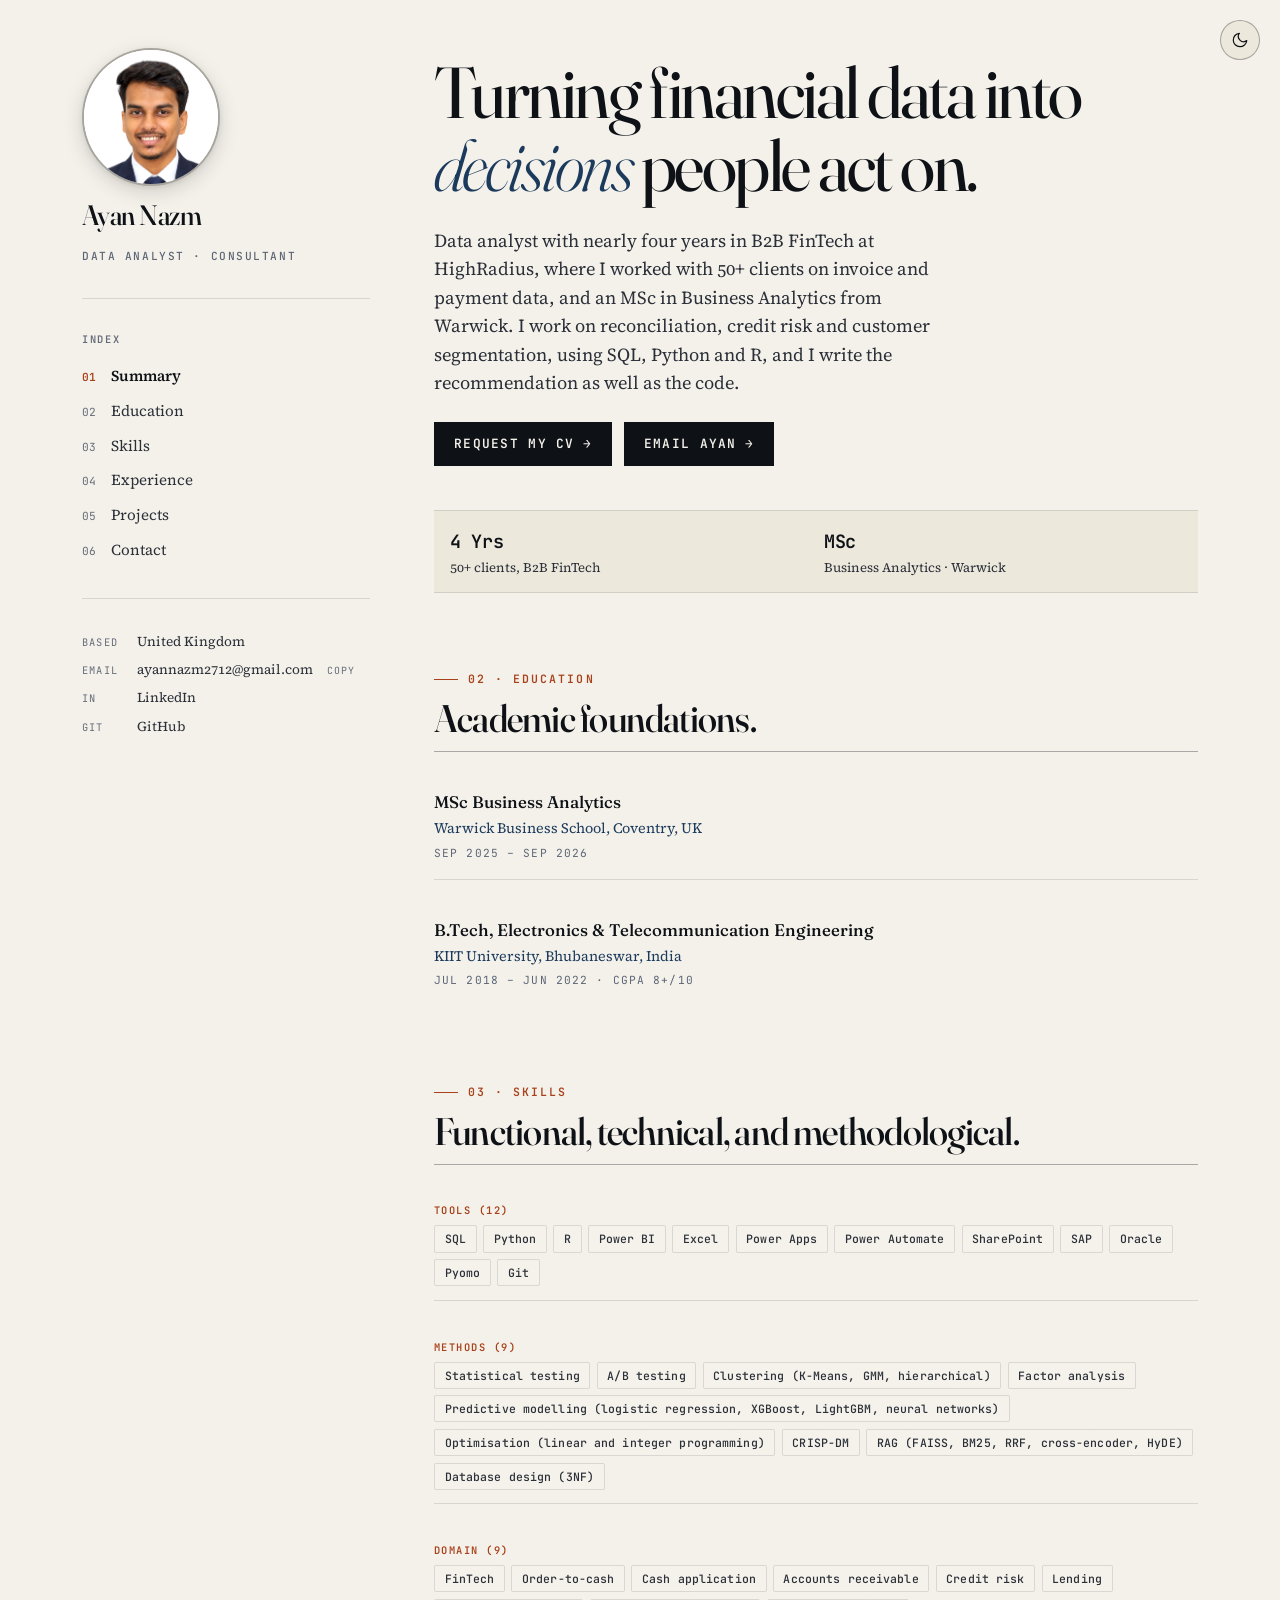
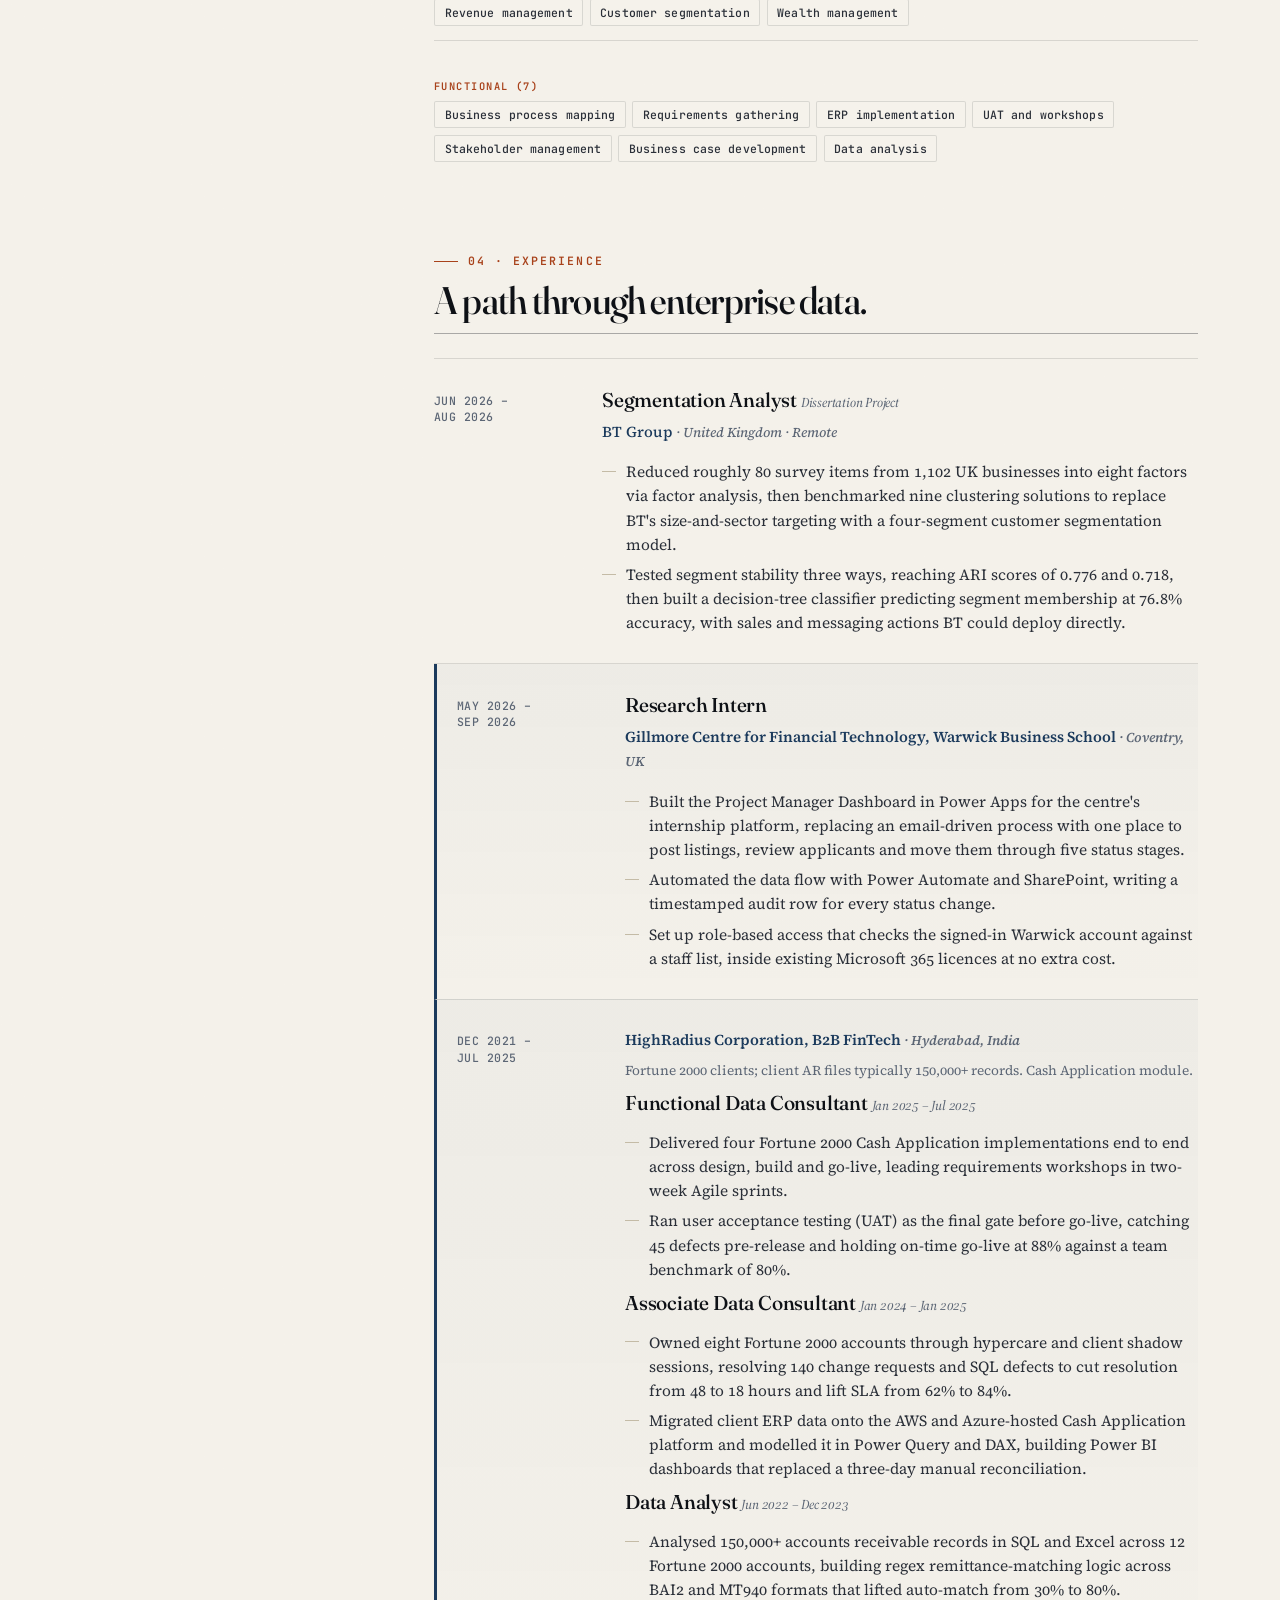
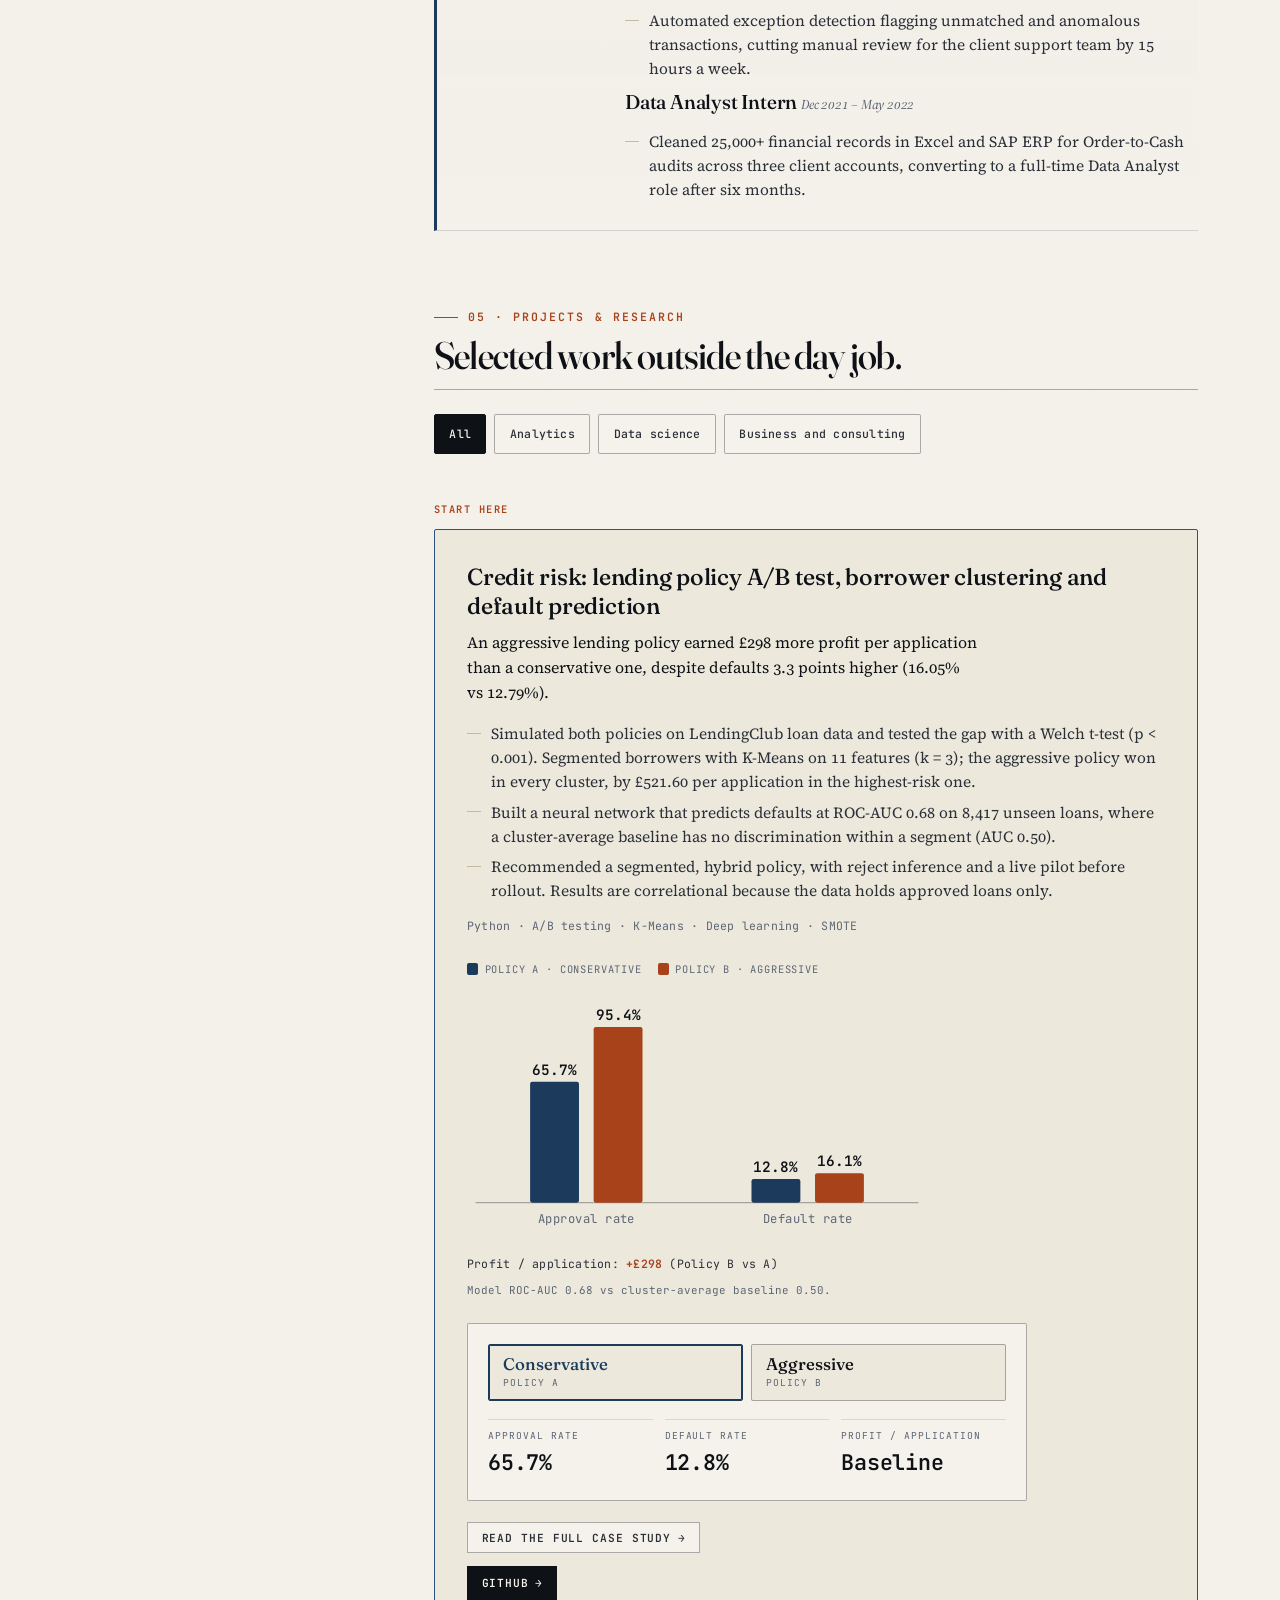
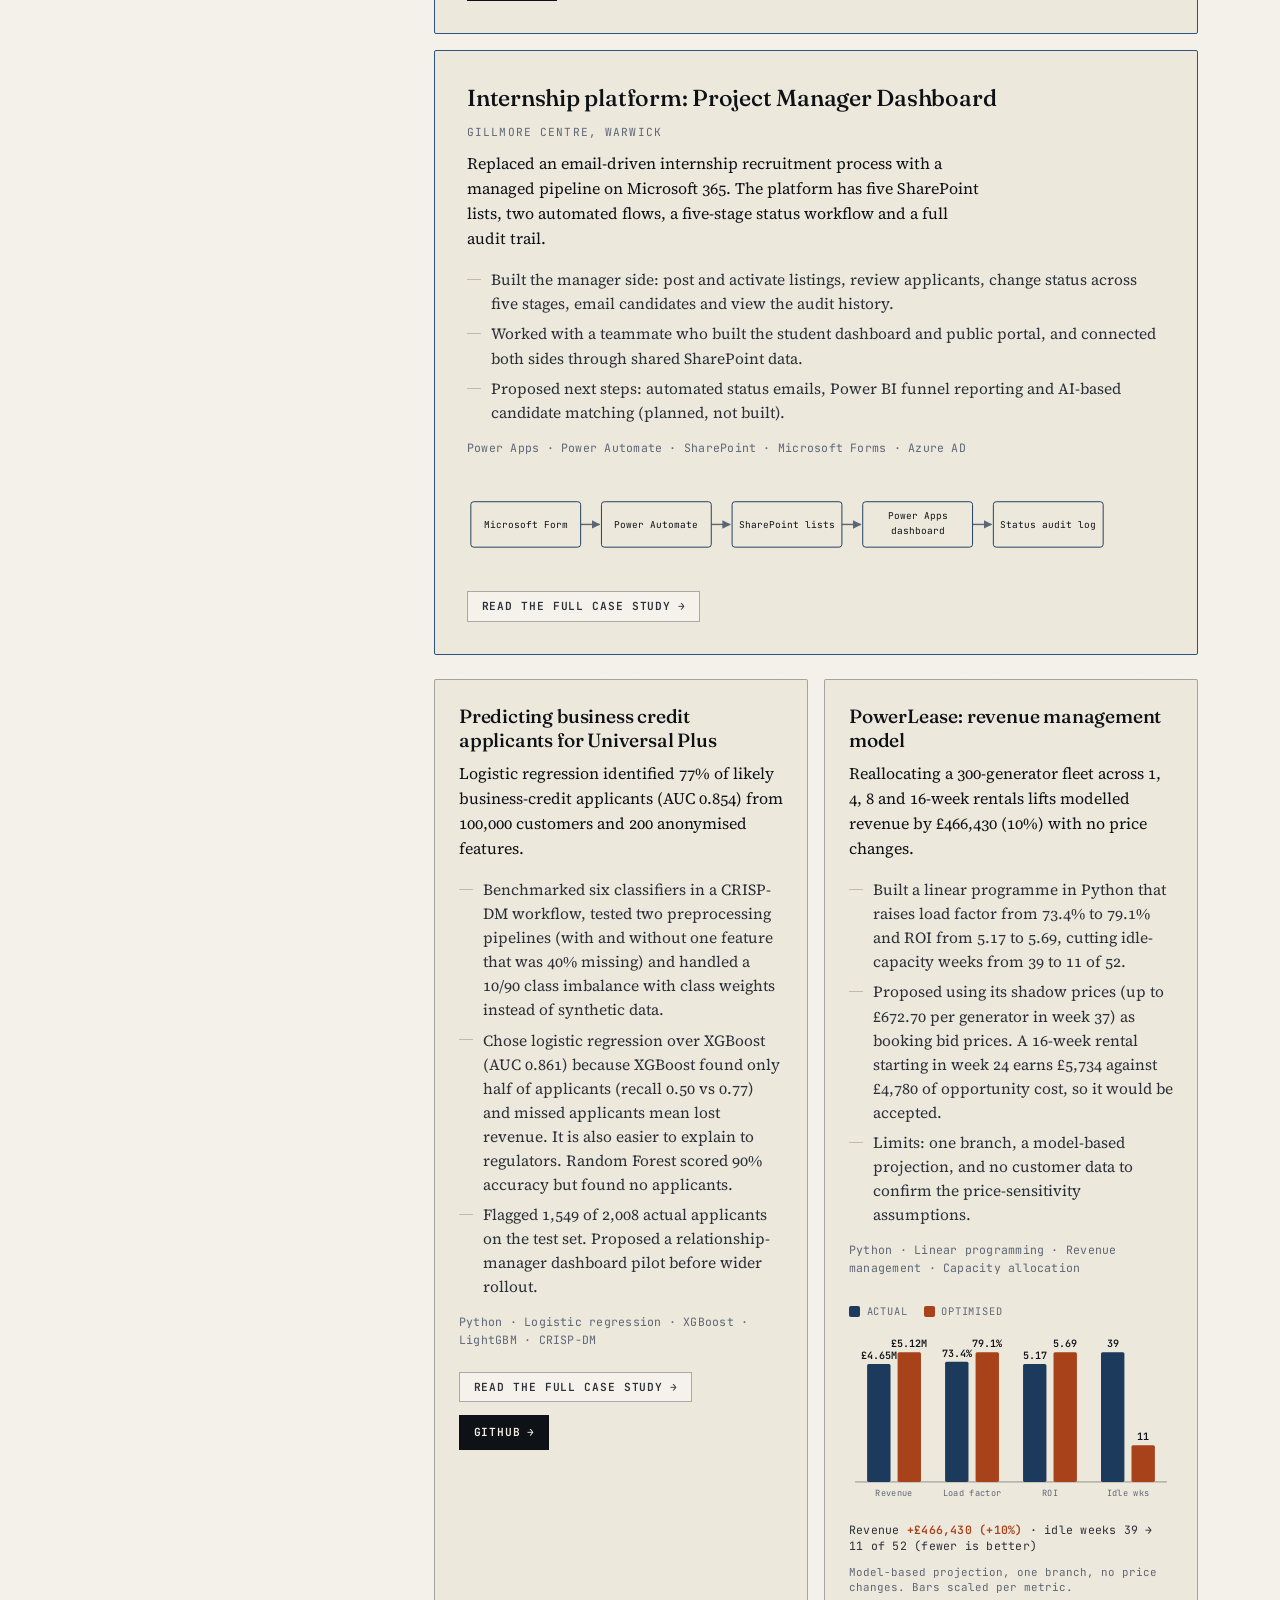
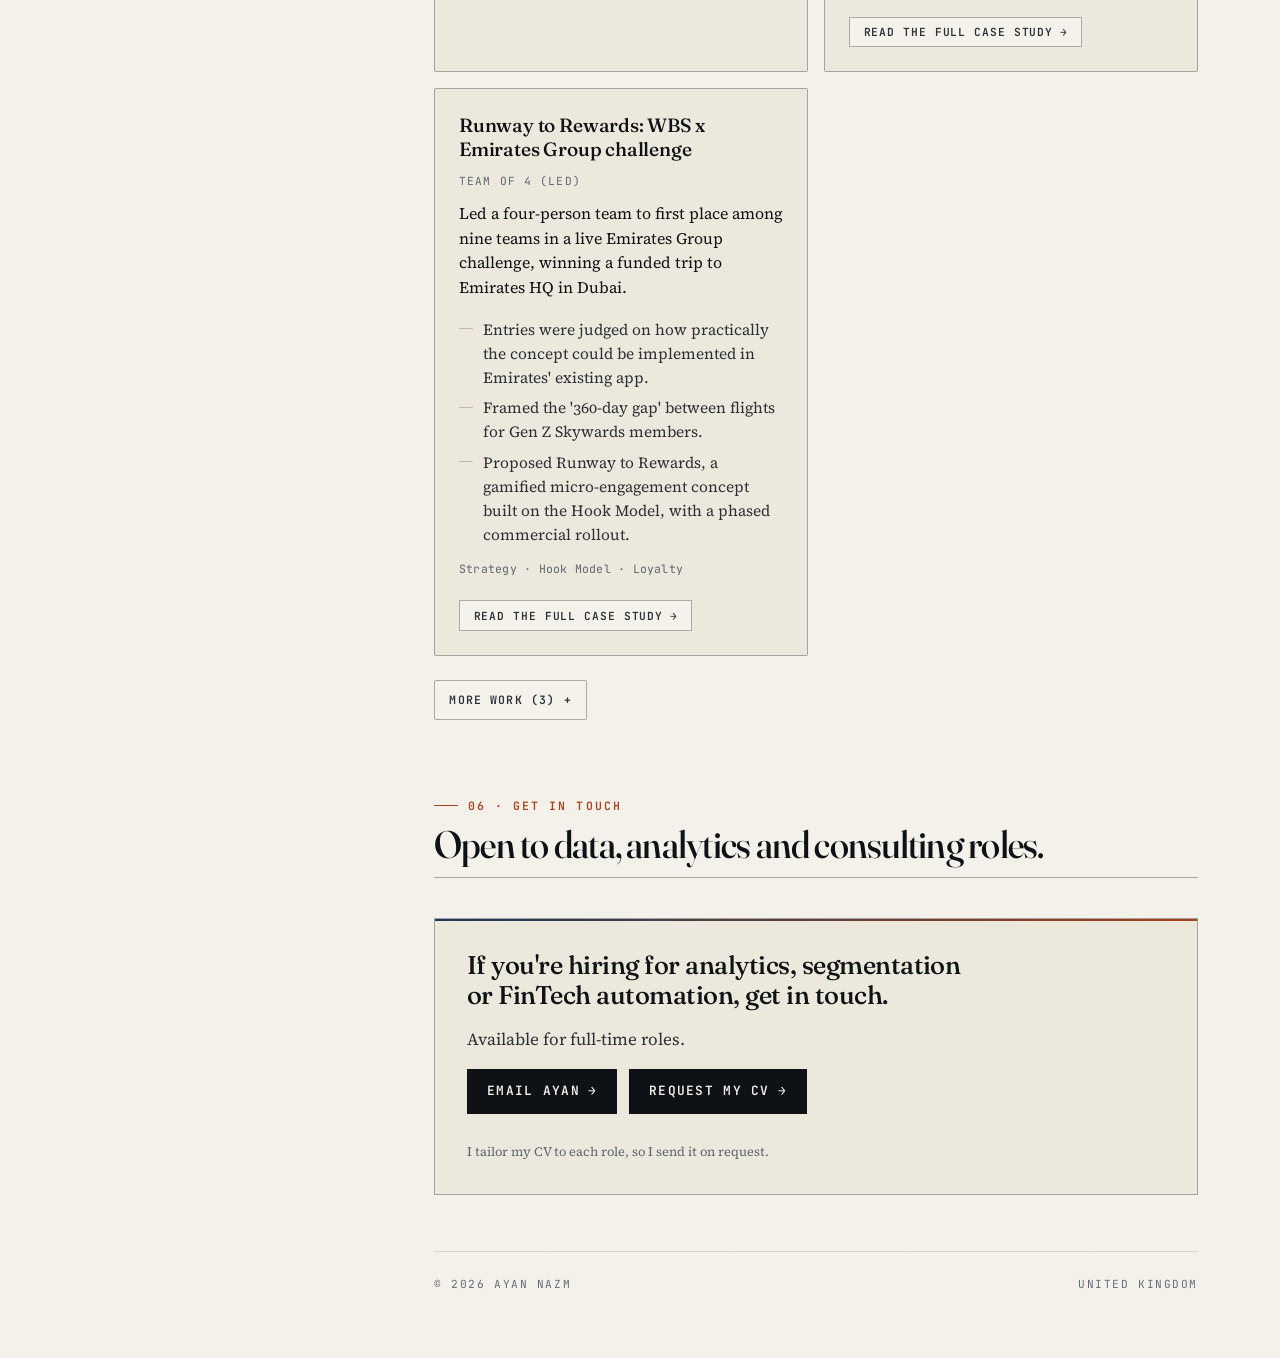
==== commit 0b468f15: "Phase 10: accessibility pass — contrast, skip-link, palette focus indicator Darkened/lightened --sla" ====
--- a/index.html
+++ b/index.html
@@ -80,7 +80,7 @@
   --prussian-2: #2C547E;
   --sienna: #A8421B;
   --slate: #5C6675;
-  --slate-2: #8A93A0;
+  --slate-2: #656C79;
   --bone: #D9D2C2;
   --bone-2: #C4BBA6;
   --rule: rgba(14, 17, 22, 0.12);
@@ -105,7 +105,7 @@
     --prussian-2: #A8C5DE;
     --sienna: #D86A3C;
     --slate: #8A93A0;
-    --slate-2: #5C6675;
+    --slate-2: #8E96A3;
     --bone: #2A2F38;
     --bone-2: #3A414C;
     --rule: rgba(236, 234, 227, 0.10);
@@ -122,7 +122,7 @@
   --prussian-2: #A8C5DE;
   --sienna: #D86A3C;
   --slate: #8A93A0;
-  --slate-2: #5C6675;
+  --slate-2: #8E96A3;
   --bone: #2A2F38;
   --bone-2: #3A414C;
   --rule: rgba(236, 234, 227, 0.10);
@@ -548,6 +548,8 @@
 
 /* ---------- Utility ---------- */
 .visually-hidden { position: absolute; width: 1px; height: 1px; padding: 0; margin: -1px; overflow: hidden; clip: rect(0 0 0 0); white-space: nowrap; border: 0; }
+.skip-link { position: fixed; top: -200px; left: 1rem; z-index: 300; background: var(--ink); color: var(--parchment); padding: 0.6rem 1rem; border: 0; border-radius: 2px; font-family: var(--mono); font-size: 0.75rem; letter-spacing: 0.05em; transition: top 160ms cubic-bezier(0.23, 1, 0.32, 1); }
+.skip-link:focus { top: 1rem; outline: 2px solid var(--sienna); outline-offset: 2px; }
 
 /* ---------- Credit-risk policy explorer (signature interactive) ---------- */
 .policy-toggle { margin-top: 1rem; padding: 1.25rem; border: 1px solid var(--rule-strong); background: var(--parchment); border-radius: 2px; display: flex; flex-direction: column; gap: 1.1rem; max-width: 560px; }
@@ -636,6 +638,7 @@
 dialog.cmdk::backdrop { background: rgba(14, 17, 22, 0.5); }
 .cmdk-input { width: 100%; box-sizing: border-box; border: 0; border-bottom: 1px solid var(--rule); background: transparent; color: var(--ink); font-family: var(--body); font-size: 1.05rem; padding: 1rem 1.25rem; outline: none; }
 .cmdk-input::placeholder { color: var(--slate-2); }
+.cmdk-input:focus-visible { border-bottom-color: var(--sienna); }
 .cmdk-list { list-style: none; margin: 0; padding: 0.4rem; max-height: 50vh; overflow-y: auto; }
 .cmdk-opt { display: flex; align-items: center; gap: 0.75rem; padding: 0.6rem 0.85rem; border-radius: 3px; cursor: pointer; font-family: var(--body); font-size: 0.95rem; color: var(--ink-soft); }
 .cmdk-opt .cmdk-ico { font-family: var(--mono); font-size: 0.7rem; color: var(--slate-2); width: 1.5rem; text-align: center; flex-shrink: 0; }
@@ -644,6 +647,11 @@
 .cmdk-opt[aria-selected="true"] .cmdk-ico { color: var(--sienna); }
 .cmdk-empty { padding: 0.85rem; font-family: var(--mono); font-size: 0.75rem; color: var(--slate); text-align: center; }
 
+/* ---------- Live GitHub repo stats ---------- */
+.gh-stats { display: inline-flex; flex-wrap: wrap; align-items: center; gap: 0.75rem; margin-left: 0.25rem; font-family: var(--mono); font-size: 0.65rem; color: var(--slate); letter-spacing: 0.02em; }
+.gh-stats .gh-item { display: inline-flex; align-items: center; gap: 0.3rem; }
+.gh-stats .gh-dot { width: 0.55rem; height: 0.55rem; border-radius: 50%; background: var(--prussian); display: inline-block; }
+
 footer {
   border-top: 1px solid var(--rule);
   margin-top: 2rem; padding-top: 1.5rem;
@@ -654,6 +662,8 @@
 </style>
 </head>
 <body>
+
+<a class="skip-link" href="#summary">Skip to content</a>
 
 <div class="scroll-progress" id="scrollProgress" aria-hidden="true"></div>
 
@@ -1709,5 +1719,54 @@
   })();
 </script>
 
+<script>
+  // Phase 9 — live GitHub repo stats on each project that links to a repo.
+  // Unauthenticated REST API, cached in localStorage for 3 hours to respect
+  // the 60/hr rate limit. Fails silently (element stays hidden) on any error.
+  (function () {
+    const links = document.querySelectorAll('#projects .proj-links a.proj-btn[href*="github.com/"]');
+    if (!links.length) return;
+    const TTL = 3 * 60 * 60 * 1000;
+    const fmtDate = iso => {
+      try { return new Date(iso).toLocaleDateString('en-GB', { month: 'short', year: 'numeric' }); }
+      catch (e) { return ''; }
+    };
+    links.forEach(a => {
+      const m = a.getAttribute('href').match(/github\.com\/([^/]+)\/([^/?#]+)/);
+      if (!m) return;
+      const owner = m[1], repo = m[2], key = 'gh:' + owner + '/' + repo;
+      const span = document.createElement('span');
+      span.className = 'gh-stats';
+      span.hidden = true;
+      a.parentNode.appendChild(span);
+
+      const paint = d => {
+        if (!d) return;
+        const parts = ['<span class="gh-item" title="Stars">★ ' + (d.stargazers_count || 0) + '</span>'];
+        if (d.language) parts.push('<span class="gh-item"><span class="gh-dot" aria-hidden="true"></span>' + d.language + '</span>');
+        if (d.pushed_at) parts.push('<span class="gh-item">Updated ' + fmtDate(d.pushed_at) + '</span>');
+        span.innerHTML = parts.join('');
+        span.hidden = false;
+      };
+
+      let cached = null;
+      try {
+        const raw = localStorage.getItem(key);
+        if (raw) { const o = JSON.parse(raw); if (Date.now() - o.t < TTL) cached = o.d; }
+      } catch (e) {}
+      if (cached) { paint(cached); return; }
+
+      fetch('https://api.github.com/repos/' + owner + '/' + repo, { headers: { 'Accept': 'application/vnd.github+json' } })
+        .then(r => r.ok ? r.json() : Promise.reject(r.status))
+        .then(d => {
+          const slim = { stargazers_count: d.stargazers_count, language: d.language, pushed_at: d.pushed_at };
+          try { localStorage.setItem(key, JSON.stringify({ t: Date.now(), d: slim })); } catch (e) {}
+          paint(slim);
+        })
+        .catch(() => { /* unreachable or rate-limited: leave hidden */ });
+    });
+  })();
+</script>
+
 </body>
 </html>
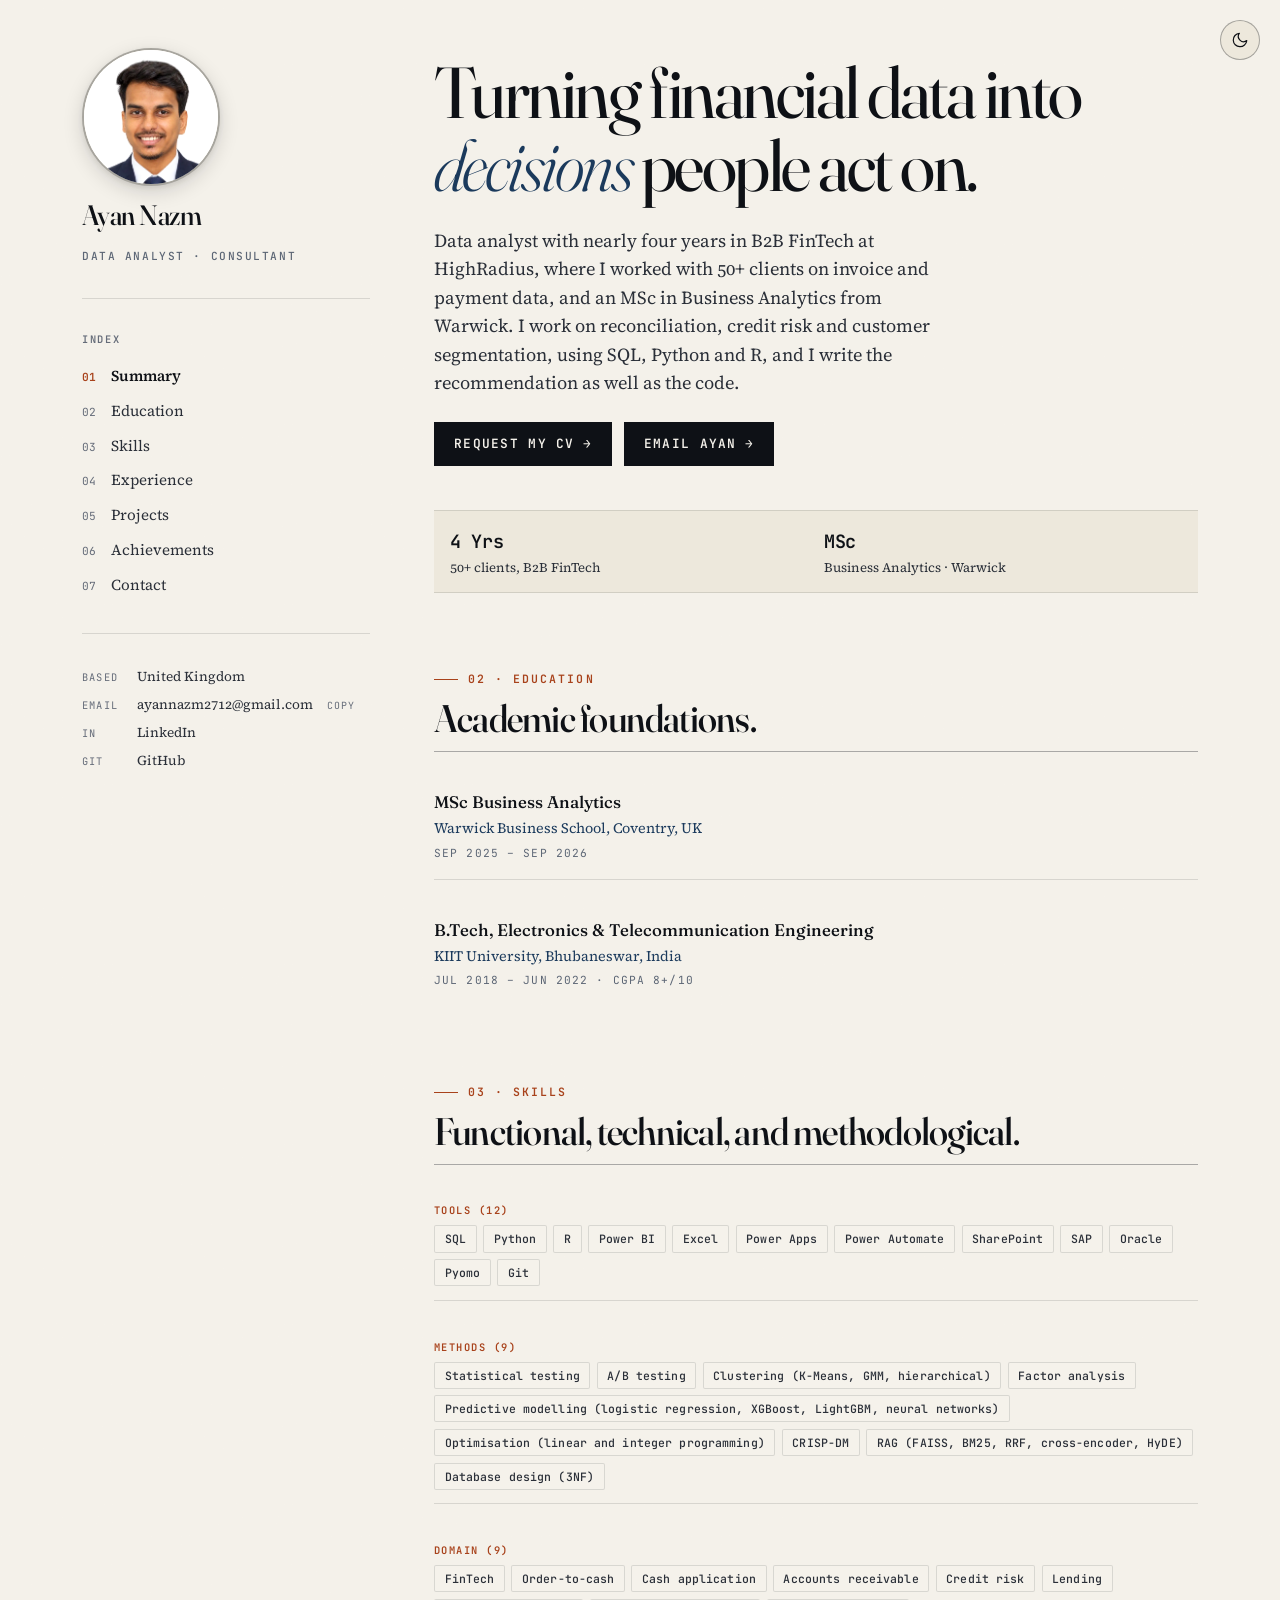
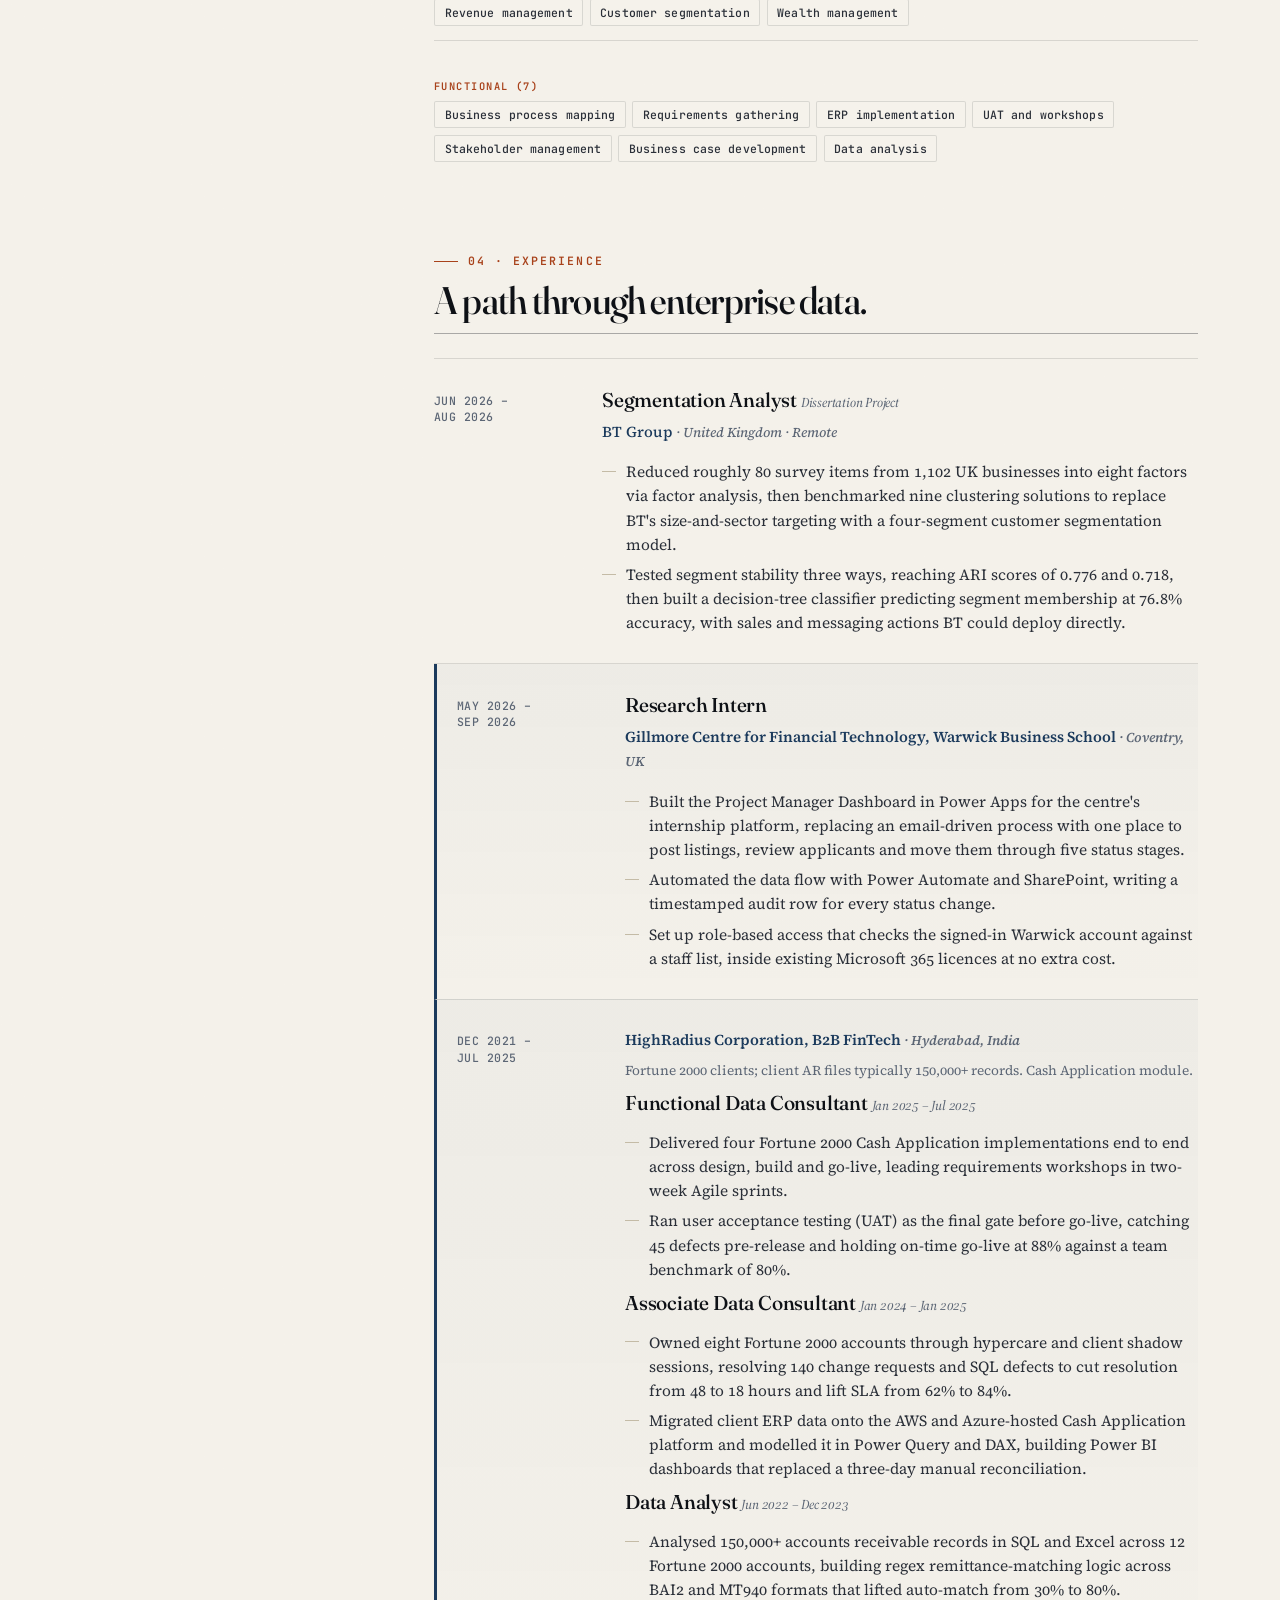
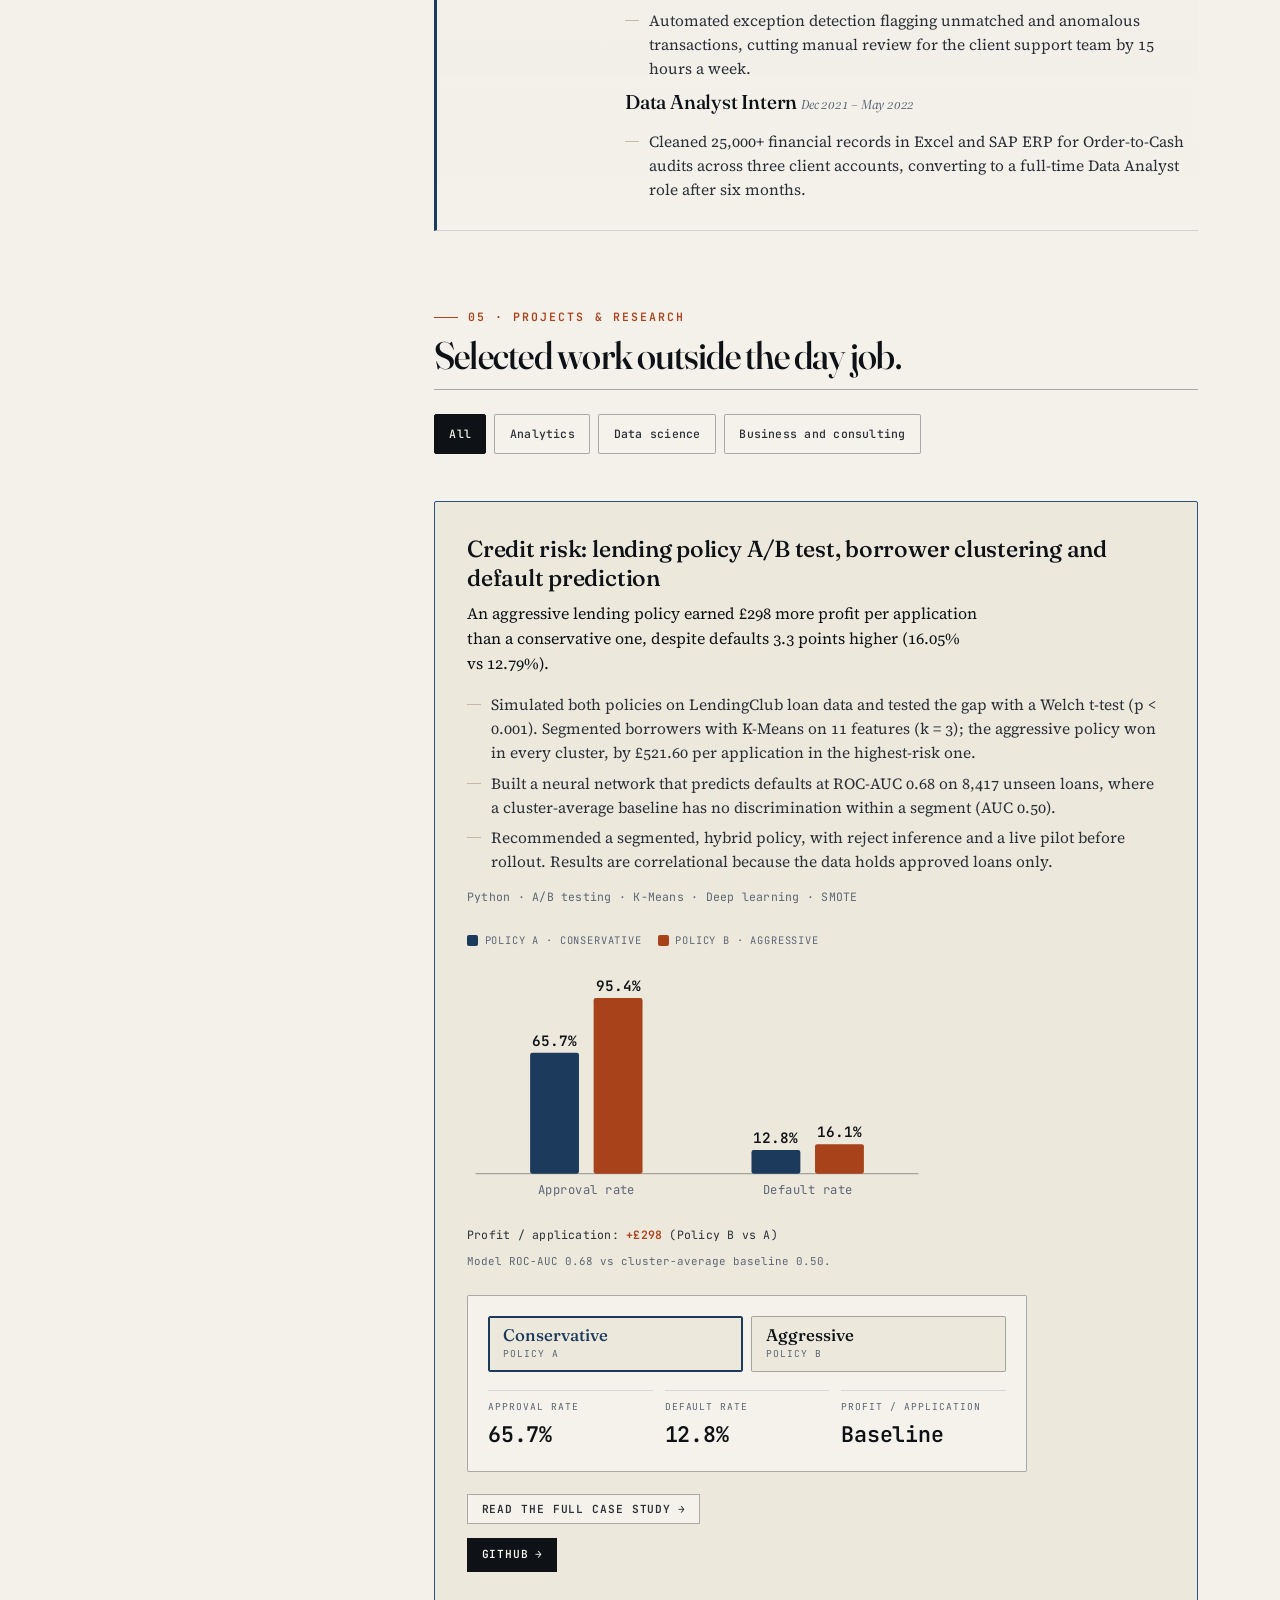
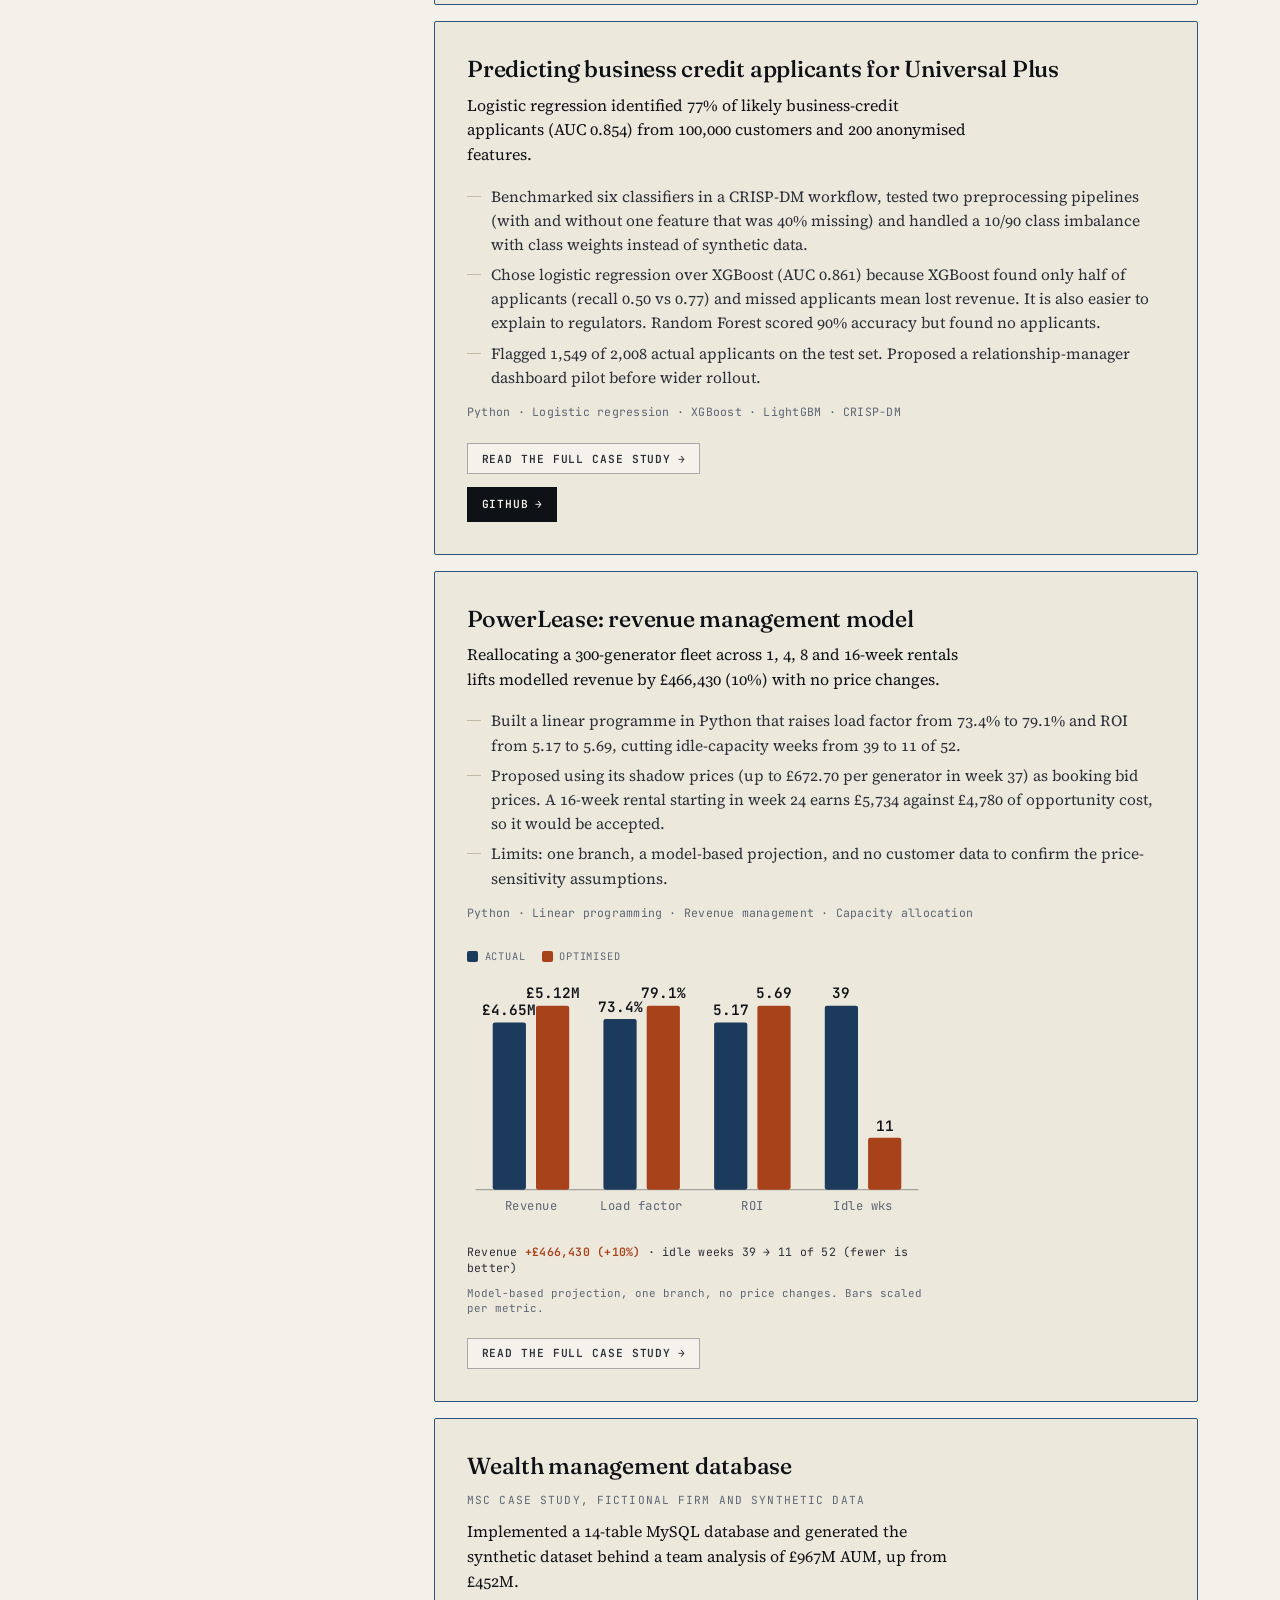
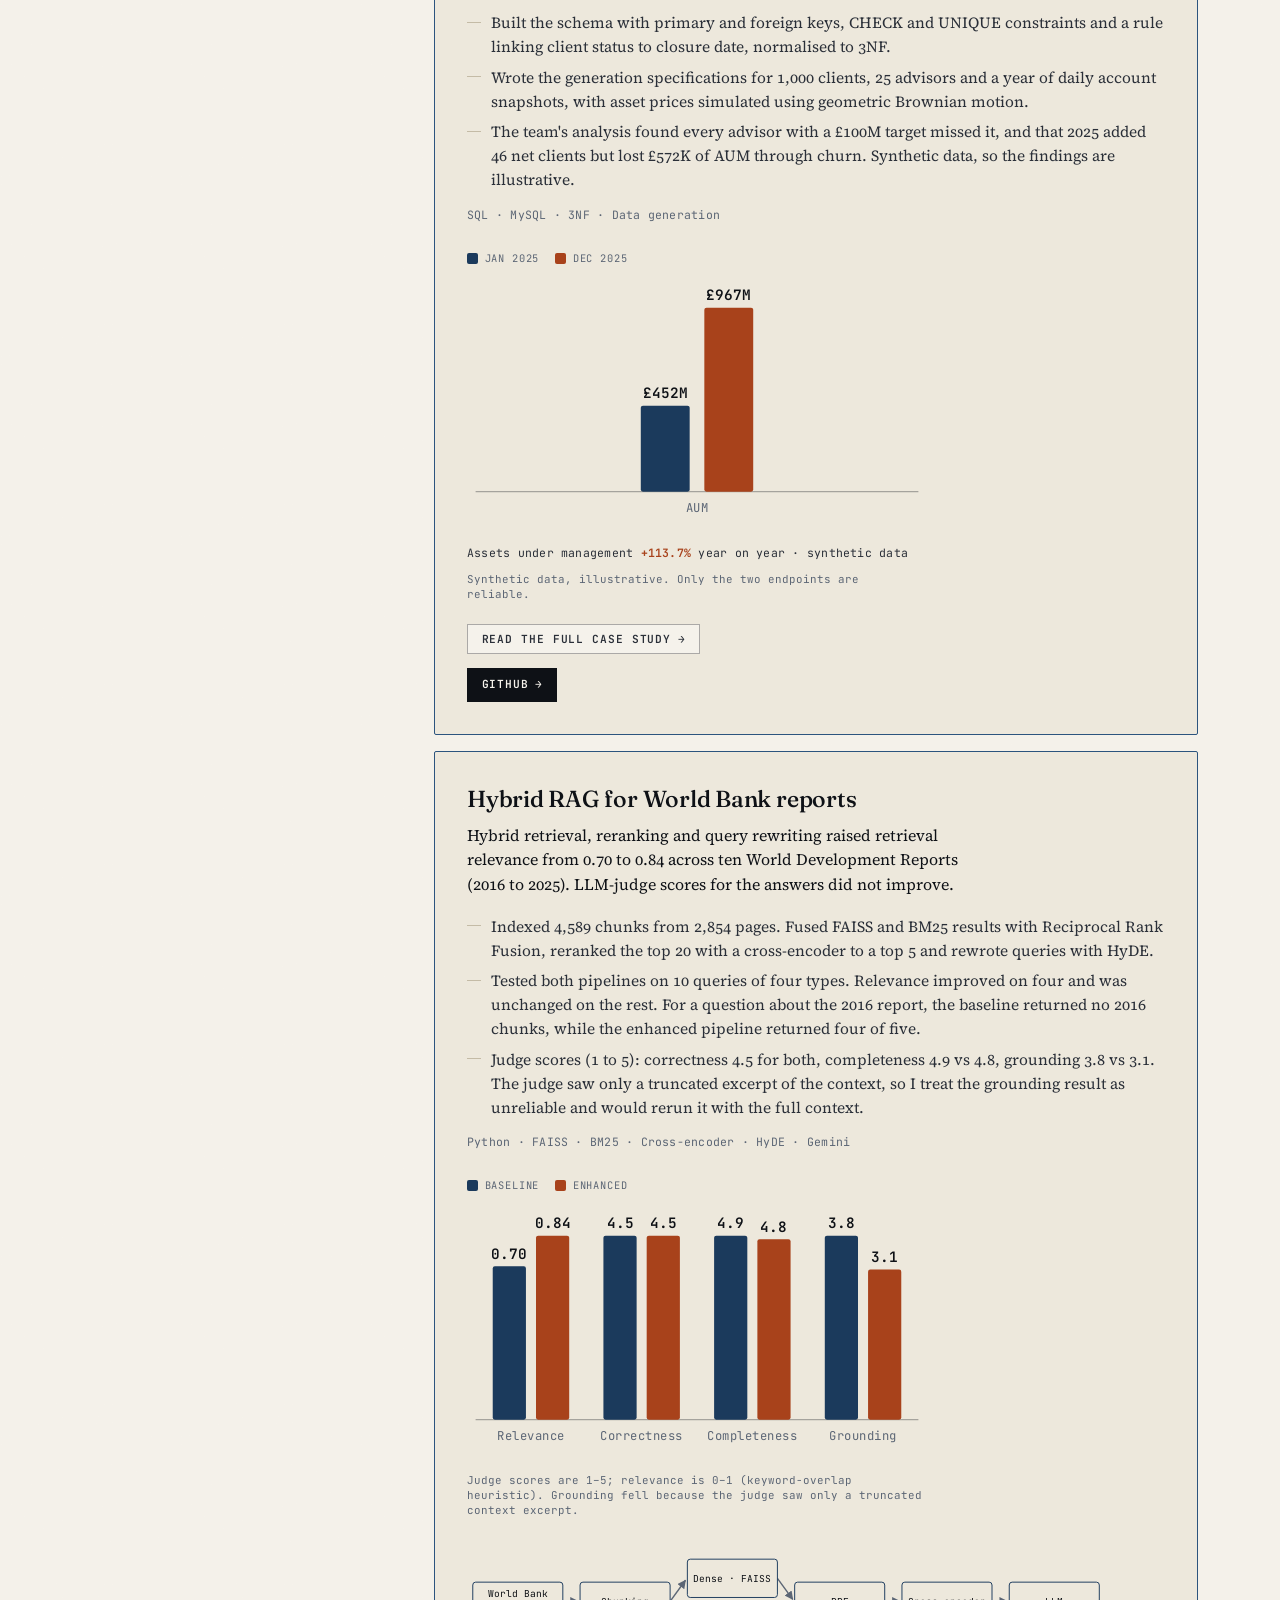
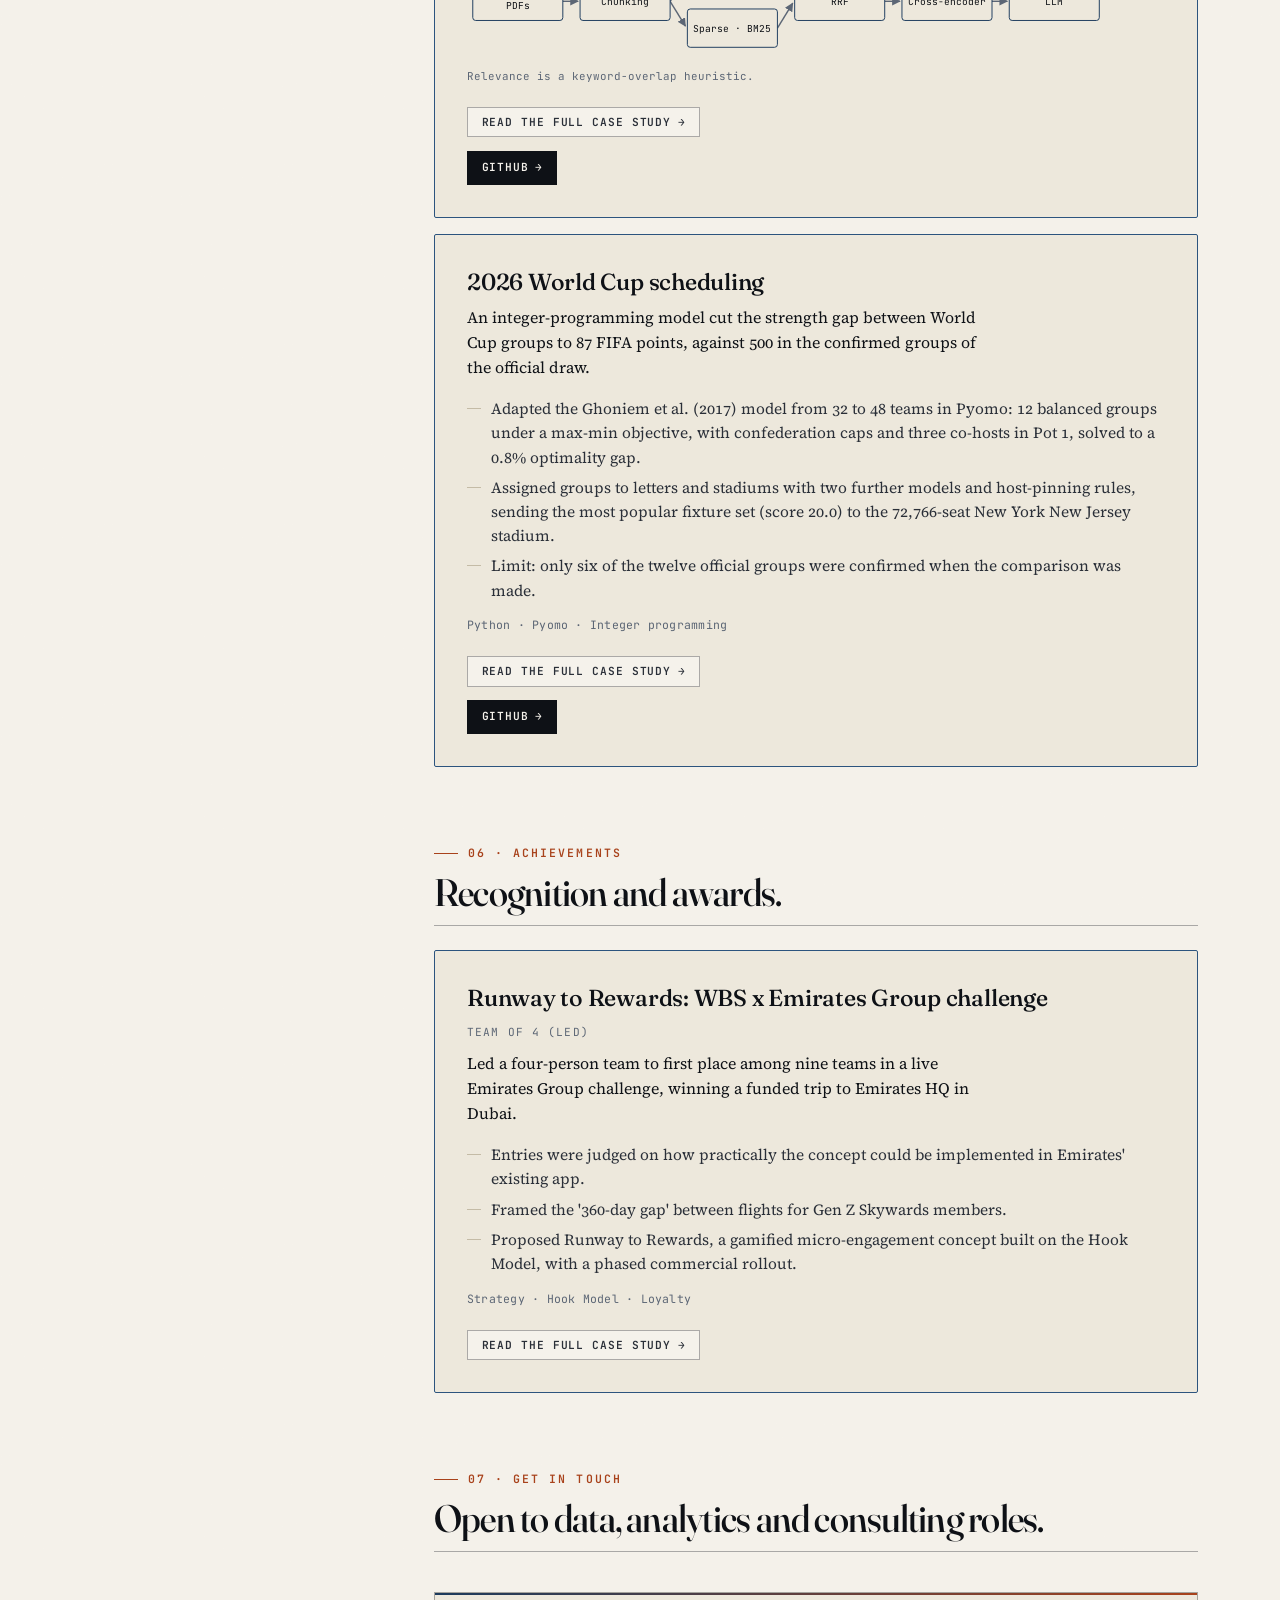
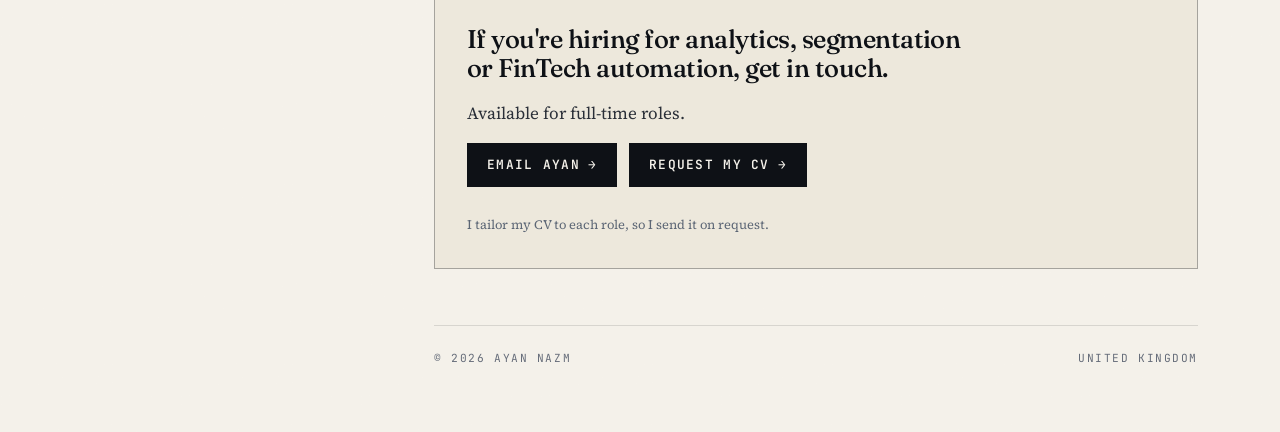
==== commit 494fa1c7: "Add Achievements section; unfold and full-size all projects; drop duplicate cards New Achievements s" ====
--- a/index.html
+++ b/index.html
@@ -24,13 +24,18 @@
 <link rel="manifest" href="site.webmanifest">
 <meta name="theme-color" media="(prefers-color-scheme: light)" content="#F5F2EB">
 <meta name="theme-color" media="(prefers-color-scheme: dark)" content="#0E1116">
+<link rel="preload" as="image" href="assets/ayan-nazm.webp" fetchpriority="high">
+<link rel="canonical" href="https://ayannazm17.github.io/Portfolio/">
 <!-- TODO (favicon PNG fallbacks): SVG favicons cover modern browsers; for older ones and iOS home-screen, rasterise favicon.svg to favicon-32.png / favicon-180.png and add <link rel="apple-touch-icon" href="favicon-180.png"> plus a 32px icon entry in site.webmanifest. -->
 
 <meta name="description" content="Data analyst with nearly four years in B2B FinTech (HighRadius) and an MSc in Business Analytics from Warwick. SQL, Python, R, Power BI.">
 <meta property="og:type" content="website">
+<meta property="og:url" content="https://ayannazm17.github.io/Portfolio/">
 <meta property="og:title" content="Ayan Nazm — Data Analyst &amp; Consultant">
 <meta property="og:description" content="Data analyst with nearly four years in B2B FinTech (HighRadius) and an MSc in Business Analytics from Warwick. SQL, Python, R, Power BI.">
 <meta property="og:image" content="https://ayannazm17.github.io/Portfolio/assets/ayan-nazm.webp">
+<meta property="og:image:width" content="851">
+<meta property="og:image:height" content="851">
 <meta property="og:image:alt" content="Portrait of Ayan Nazm">
 <meta name="twitter:card" content="summary">
 <meta name="twitter:title" content="Ayan Nazm — Data Analyst &amp; Consultant">
@@ -45,10 +50,16 @@
   "jobTitle": "Data Analyst & Consultant",
   "url": "https://ayannazm17.github.io/Portfolio/",
   "image": "https://ayannazm17.github.io/Portfolio/assets/ayan-nazm.webp",
-  "alumniOf": {
-    "@type": "EducationalOrganization",
-    "name": "Warwick Business School, University of Warwick"
-  },
+  "alumniOf": [
+    {
+      "@type": "EducationalOrganization",
+      "name": "Warwick Business School, University of Warwick"
+    },
+    {
+      "@type": "EducationalOrganization",
+      "name": "KIIT University"
+    }
+  ],
   "knowsAbout": [
     "Data Analytics",
     "B2B Customer Segmentation",
@@ -69,597 +80,8 @@
 <link rel="preconnect" href="https://fonts.googleapis.com">
 <link rel="preconnect" href="https://fonts.gstatic.com" crossorigin>
 <link href="https://fonts.googleapis.com/css2?family=Fraunces:opsz,wght@9..144,300;9..144,400;9..144,500;9..144,600;9..144,700&family=Source+Serif+4:opsz,wght@8..60,300;8..60,400;8..60,500;8..60,600&family=JetBrains+Mono:wght@400;500;600&display=swap" rel="stylesheet">
-<style>
-/* ---------- Tokens (light = parchment) ---------- */
-:root {
-  --ink: #0E1116;
-  --ink-soft: #2A2F38;
-  --parchment: #F5F2EB;
-  --parchment-2: #EDE8DC;
-  --prussian: #1B3A5C;
-  --prussian-2: #2C547E;
-  --sienna: #A8421B;
-  --slate: #5C6675;
-  --slate-2: #656C79;
-  --bone: #D9D2C2;
-  --bone-2: #C4BBA6;
-  --rule: rgba(14, 17, 22, 0.12);
-  --rule-strong: rgba(14, 17, 22, 0.32);
-  --shadow: 0 1px 0 rgba(14, 17, 22, 0.04);
-  --display: "Fraunces", Georgia, "Times New Roman", serif;
-  --body: "Source Serif 4", Georgia, "Times New Roman", serif;
-  --mono: "JetBrains Mono", "SF Mono", Menlo, Consolas, monospace;
-  --measure: 64ch;
-  --gutter: clamp(1.25rem, 3vw, 2rem);
-  --rail: 18rem;
-}
-
-/* Dark — deep inkwell */
-@media (prefers-color-scheme: dark) {
-  :root:not([data-theme="light"]) {
-    --ink: #ECEAE3;
-    --ink-soft: #C9C4B8;
-    --parchment: #0E1116;
-    --parchment-2: #161A21;
-    --prussian: #7BA5CC;
-    --prussian-2: #A8C5DE;
-    --sienna: #D86A3C;
-    --slate: #8A93A0;
-    --slate-2: #8E96A3;
-    --bone: #2A2F38;
-    --bone-2: #3A414C;
-    --rule: rgba(236, 234, 227, 0.10);
-    --rule-strong: rgba(236, 234, 227, 0.28);
-    --shadow: 0 1px 0 rgba(0, 0, 0, 0.4);
-  }
-}
-:root[data-theme="dark"] {
-  --ink: #ECEAE3;
-  --ink-soft: #C9C4B8;
-  --parchment: #0E1116;
-  --parchment-2: #161A21;
-  --prussian: #7BA5CC;
-  --prussian-2: #A8C5DE;
-  --sienna: #D86A3C;
-  --slate: #8A93A0;
-  --slate-2: #8E96A3;
-  --bone: #2A2F38;
-  --bone-2: #3A414C;
-  --rule: rgba(236, 234, 227, 0.10);
-  --rule-strong: rgba(236, 234, 227, 0.28);
-  --shadow: 0 1px 0 rgba(0, 0, 0, 0.4);
-}
-
-* { box-sizing: border-box; margin: 0; padding: 0; }
-[hidden] { display: none !important; }
-html { scroll-behavior: smooth; -webkit-text-size-adjust: 100%; }
-@media (prefers-reduced-motion: reduce) {
-  html { scroll-behavior: auto; }
-  *, *::before, *::after { animation-duration: 0.01ms !important; transition-duration: 0.01ms !important; }
-}
-
-body {
-  background: var(--parchment);
-  color: var(--ink);
-  font-family: var(--body);
-  font-size: 17px;
-  line-height: 1.6;
-  font-feature-settings: "kern", "liga", "onum";
-  text-rendering: optimizeLegibility;
-  -webkit-font-smoothing: antialiased;
-  /* Subtle paper grain — optimized 180px tile */
-  background-image: url("data:image/svg+xml,%3Csvg xmlns='http://www.w3.org/2000/svg' width='180' height='180'%3E%3Cfilter id='n'%3E%3CfeTurbulence type='fractalNoise' baseFrequency='0.85' numOctaves='2' stitchTiles='stitch'/%3E%3CfeColorMatrix values='0 0 0 0 0 0 0 0 0 0 0 0 0 0 0 0 0 0 0.012 0'/%3E%3C/filter%3E%3Crect width='100%25' height='100%25' filter='url(%23n)' opacity='0.025'/%3E%3C/svg%3E");
-  background-size: 180px 180px;
-}
-
-a { color: var(--prussian); text-decoration: none; border-bottom: 1px solid currentColor; transition: color 0.2s; }
-a:hover { color: var(--sienna); }
-a:focus-visible { outline: 2px solid var(--sienna); outline-offset: 3px; border-radius: 2px; }
-
-/* ---------- Theme toggle ---------- */
-.theme-toggle {
-  position: fixed; top: 1.25rem; right: 1.25rem; z-index: 100;
-  width: 40px; height: 40px; border-radius: 50%;
-  background: var(--parchment-2); color: var(--ink);
-  border: 1px solid var(--rule-strong); cursor: pointer;
-  display: grid; place-items: center;
-  transition: transform 180ms cubic-bezier(0.23, 1, 0.32, 1), background-color 180ms cubic-bezier(0.23, 1, 0.32, 1);
-}
-.theme-toggle:active { transform: scale(0.92); }
-.theme-toggle:hover { background: var(--bone); }
-.theme-toggle:focus-visible { outline: 2px solid var(--sienna); outline-offset: 3px; }
-.theme-toggle svg { width: 18px; height: 18px; }
-
-/* ---------- Page shell ---------- */
-.shell {
-  max-width: 1180px;
-  margin: 0 auto;
-  padding: clamp(1.5rem, 4vw, 3rem) var(--gutter) 4rem;
-  display: grid;
-  grid-template-columns: var(--rail) 1fr;
-  gap: clamp(2rem, 5vw, 4.5rem);
-}
-@media (max-width: 880px) {
-  .shell { grid-template-columns: 1fr; gap: 2.5rem; }
-  .rail { position: static !important; max-width: 100%; padding-right: 3rem; }
-  .rail-nav { display: grid; grid-template-columns: repeat(auto-fit, minmax(130px, 1fr)); gap: 0.5rem 1rem; }
-  .rail-nav .label { grid-column: 1 / -1; margin-bottom: 0.25rem; }
-  .contact-list { display: grid; grid-template-columns: repeat(auto-fit, minmax(220px, 1fr)); gap: 0.4rem 1rem; }
-}
-
-/* ---------- Left rail (index + identity) ---------- */
-.rail {
-  position: sticky; top: 2rem; align-self: start;
-  display: flex; flex-direction: column; gap: 2rem;
-  height: max-content;
-}
-.brand { display: flex; flex-direction: column; gap: 0.6rem; }
-.avatar-wrap {
-  position: relative; width: 138px; height: 138px;
-  animation: fadeUp 600ms cubic-bezier(0.23, 1, 0.32, 1) both;
-}
-.avatar {
-  width: 138px; height: 138px; border-radius: 50%;
-  object-fit: cover; object-position: center 20%;
-  border: 2px solid var(--rule-strong);
-  box-shadow: 0 6px 20px rgba(14, 17, 22, 0.14), 0 2px 6px rgba(14, 17, 22, 0.08);
-  background: var(--parchment-2);
-  display: block;
-  filter: contrast(1.05) saturate(1.05);
-}
-.brand .monogram {
-  font-family: var(--display);
-  font-size: 1.75rem; font-weight: 500; letter-spacing: -0.02em;
-  line-height: 1.1; font-variation-settings: "opsz" 144;
-  margin-top: 0.25rem;
-}
-.brand .tagline {
-  font-family: var(--mono); font-size: 0.7rem; font-weight: 500;
-  text-transform: uppercase; letter-spacing: 0.14em;
-  color: var(--slate); margin-top: 0.5rem;
-}
-
-.rail hr { border: 0; border-top: 1px solid var(--rule); }
-
-.rail-nav { display: flex; flex-direction: column; gap: 0.15rem; }
-.rail-nav .label {
-  font-family: var(--mono); font-size: 0.65rem; font-weight: 600;
-  text-transform: uppercase; letter-spacing: 0.16em;
-  color: var(--slate-2); margin-bottom: 0.65rem;
-}
-.rail-nav a {
-  font-family: var(--body); font-size: 0.95rem; color: var(--ink-soft);
-  border: 0; padding: 0.25rem 0; display: flex; gap: 0.75rem; align-items: baseline;
-  transition: color 180ms cubic-bezier(0.23, 1, 0.32, 1), transform 180ms cubic-bezier(0.23, 1, 0.32, 1);
-}
-.rail-nav a .num {
-  font-family: var(--mono); font-size: 0.7rem; color: var(--slate-2); width: 1.5em;
-  font-variant-numeric: tabular-nums;
-  transition: color 180ms cubic-bezier(0.23, 1, 0.32, 1);
-}
-@media (hover: hover) and (pointer: fine) {
-  .rail-nav a:hover { color: var(--sienna); transform: translateX(3px); }
-  .rail-nav a:hover .num { color: var(--sienna); }
-}
-.rail-nav a[aria-current="true"] { color: var(--ink); font-weight: 600; }
-.rail-nav a[aria-current="true"] .num { color: var(--sienna); font-weight: 600; }
-
-.contact-list { display: flex; flex-direction: column; gap: 0.4rem; font-size: 0.85rem; }
-.contact-list .row { display: flex; gap: 0.5rem; align-items: baseline; }
-.contact-list .k {
-  font-family: var(--mono); font-size: 0.65rem; text-transform: uppercase;
-  letter-spacing: 0.12em; color: var(--slate-2); width: 4.5em; flex-shrink: 0;
-}
-.contact-list .v { color: var(--ink-soft); }
-.contact-list a { color: var(--ink-soft); border: 0; }
-.contact-list a:hover { color: var(--sienna); }
-
-/* ---------- Main column ---------- */
-.main { display: flex; flex-direction: column; gap: clamp(3rem, 6vw, 5rem); }
-
-section {
-  display: flex; flex-direction: column; gap: 1.5rem; scroll-margin-top: 1.5rem;
-  transition: opacity 360ms cubic-bezier(0.23, 1, 0.32, 1), transform 360ms cubic-bezier(0.23, 1, 0.32, 1);
-}
-@media (prefers-reduced-motion: no-preference) {
-  section.reveal-init {
-    opacity: 0;
-    transform: translateY(14px);
-  }
-  section.reveal-in {
-    opacity: 1;
-    transform: translateY(0);
-  }
-}
-
-/* Section header — paper-TOC style */
-.sec-head { display: flex; flex-direction: column; gap: 0.5rem; padding-bottom: 0.75rem; border-bottom: 1px solid var(--rule-strong); }
-.sec-eyebrow {
-  font-family: var(--mono); font-size: 0.72rem; font-weight: 600;
-  text-transform: uppercase; letter-spacing: 0.18em; color: var(--sienna);
-  display: flex; align-items: center; gap: 0.6rem;
-}
-.sec-eyebrow::before {
-  content: ""; display: inline-block; width: 1.5rem; height: 1px; background: currentColor;
-}
-.sec-title {
-  font-family: var(--display); font-weight: 500;
-  font-variation-settings: "opsz" 144;
-  font-size: clamp(1.75rem, 3vw, 2.5rem); line-height: 1.1;
-  letter-spacing: -0.02em; color: var(--ink); text-wrap: balance;
-}
-
-/* ---------- Hero / summary ---------- */
-.hero { gap: 1.5rem; padding-top: 0.5rem; }
-.hero h1 {
-  font-family: var(--display); font-weight: 400;
-  font-variation-settings: "opsz" 144;
-  font-size: clamp(2.5rem, 6vw, 4.5rem);
-  line-height: 1.02; letter-spacing: -0.035em; color: var(--ink);
-  text-wrap: balance;
-}
-.hero h1 em {
-  font-style: italic; font-weight: 300; color: var(--prussian);
-  font-variation-settings: "opsz" 144;
-}
-.hero-lede {
-  font-family: var(--body); font-size: 1.15rem; line-height: 1.55;
-  color: var(--ink-soft); max-width: 56ch;
-}
-
-/* ---------- Education ---------- */
-.edu-item { padding: 1rem 0; border-bottom: 1px solid var(--rule); }
-.edu-item:last-child { border-bottom: 0; }
-.edu-item .deg {
-  font-family: var(--display); font-size: 1.05rem; font-weight: 500;
-  color: var(--ink); line-height: 1.3; text-wrap: balance;
-}
-.edu-item .inst {
-  font-family: var(--body); font-size: 0.9rem; color: var(--prussian); margin-top: 0.2rem;
-}
-.edu-item .when {
-  font-family: var(--mono); font-size: 0.7rem; color: var(--slate);
-  text-transform: uppercase; letter-spacing: 0.1em; margin-top: 0.3rem;
-}
-
-/* ---------- Skills ---------- */
-.skill-group { display: flex; flex-direction: column; gap: 0.4rem; padding: 0.85rem 0; border-bottom: 1px solid var(--rule); }
-.skill-group:last-child { border-bottom: 0; }
-.skill-group .k {
-  font-family: var(--mono); font-size: 0.65rem; text-transform: uppercase;
-  letter-spacing: 0.14em; color: var(--sienna); font-weight: 600;
-}
-.skill-group .v {
-  font-family: var(--body); font-size: 0.97rem; color: var(--ink-soft); line-height: 1.5;
-}
-
-/* ---------- Experience — timeline, not cards ---------- */
-.timeline { display: flex; flex-direction: column; }
-.entry {
-  display: grid; grid-template-columns: 9rem 1fr; gap: 1.5rem;
-  padding: 1.75rem 0; border-bottom: 1px solid var(--rule);
-}
-.entry:first-child { border-top: 1px solid var(--rule); }
-@media (max-width: 600px) {
-  .entry { grid-template-columns: 1fr; gap: 0.5rem; }
-}
-
-.entry .when {
-  font-family: var(--mono); font-size: 0.72rem; font-weight: 500;
-  color: var(--slate); letter-spacing: 0.04em; line-height: 1.4;
-  text-transform: uppercase; padding-top: 0.35rem;
-}
-.entry .when .present { color: var(--sienna); }
-
-.entry .body { display: flex; flex-direction: column; gap: 0.5rem; }
-.entry .role {
-  font-family: var(--display); font-weight: 500;
-  font-variation-settings: "opsz" 60;
-  font-size: 1.25rem; line-height: 1.25; letter-spacing: -0.01em;
-  color: var(--ink); text-wrap: balance;
-}
-.entry .org {
-  font-family: var(--body); font-size: 0.95rem; color: var(--prussian);
-  font-weight: 500;
-}
-.entry .sub { font-size: 0.85rem; color: var(--slate); }
-.entry .where {
-  font-family: var(--body); font-style: italic; font-size: 0.85rem; color: var(--slate);
-}
-.entry ul, .project-card ul {
-  list-style: none; margin-top: 0.5rem; display: flex; flex-direction: column; gap: 0.4rem;
-}
-.entry li, .project-card li {
-  font-size: 0.97rem; line-height: 1.55; color: var(--ink-soft);
-  padding-left: 1.5rem; position: relative;
-}
-.entry li::before, .project-card li::before {
-  content: ""; position: absolute; left: 0; top: 0.7em;
-  width: 0.85rem; height: 1px; background: var(--bone-2);
-}
-.entry li strong { color: var(--ink); font-weight: 600; }
-
-
-/* ---------- CTA / footer ---------- */
-.cta {
-  margin-top: 1rem; padding: 2rem; border: 1px solid var(--rule-strong);
-  background: var(--parchment-2);
-  display: flex; flex-direction: column; gap: 1rem; align-items: flex-start;
-  position: relative;
-}
-.cta::before {
-  content: ""; position: absolute; top: 0; left: 0; right: 0; height: 2px;
-  background: linear-gradient(90deg, var(--prussian), var(--sienna));
-}
-.cta h3 {
-  font-family: var(--display); font-weight: 500; font-size: 1.6rem;
-  line-height: 1.15; letter-spacing: -0.02em; color: var(--ink); text-wrap: balance;
-}
-.cta p { color: var(--ink-soft); max-width: 52ch; }
-.btn {
-  display: inline-flex; align-items: center; gap: 0.5rem;
-  padding: 0.75rem 1.25rem;
-  font-family: var(--mono); font-size: 0.8rem; font-weight: 600;
-  text-transform: uppercase; letter-spacing: 0.1em;
-  background: var(--ink); color: var(--parchment);
-  border: 0; border-radius: 0; cursor: pointer;
-  transition: background 160ms cubic-bezier(0.23, 1, 0.32, 1), transform 160ms cubic-bezier(0.23, 1, 0.32, 1);
-  text-decoration: none;
-}
-@media (hover: hover) and (pointer: fine) {
-  .btn:active { transform: scale(0.97); }
-}
-.btn:hover { background: var(--sienna); color: var(--parchment); }
-.btn:focus-visible { outline: 2px solid var(--sienna); outline-offset: 3px; }
-.btn .arrow { transition: transform 0.2s; }
-.btn:hover .arrow { transform: translateX(3px); }
-
-/* ---------- Entrance animations ---------- */
-@keyframes fadeUp {
-  from { opacity: 0; transform: translateY(12px); }
-  to   { opacity: 1; transform: translateY(0); }
-}
-@media (prefers-reduced-motion: reduce) {
-  @keyframes fadeUp { from, to { opacity: 1; transform: none; } }
-}
-
-/* ---------- Impact ribbon ---------- */
-.impact-ribbon {
-  display: grid; grid-template-columns: repeat(2, 1fr); gap: 1rem; margin-top: 1.25rem;
-  padding: 1rem; border-top: 1px solid var(--rule); border-bottom: 1px solid var(--rule);
-  background: var(--parchment-2);
-}
-@media (max-width: 680px) { .impact-ribbon { grid-template-columns: 1fr 1fr; gap: 0.85rem; } }
-@media (max-width: 400px) { .impact-ribbon { grid-template-columns: 1fr; gap: 0.85rem; } }
-.impact-ribbon .metric {
-  display: flex; flex-direction: column; gap: 0.15rem;
-}
-.impact-ribbon .metric:nth-child(1) {
-  animation: fadeUp 450ms cubic-bezier(0.23, 1, 0.32, 1) 100ms both;
-}
-.impact-ribbon .metric:nth-child(2) {
-  animation: fadeUp 450ms cubic-bezier(0.23, 1, 0.32, 1) 180ms both;
-}
-.impact-ribbon .metric .val {
-  font-family: var(--mono); font-weight: 600; font-size: 1.15rem; letter-spacing: -0.02em; color: var(--ink);
-}
-.impact-ribbon .metric .label {
-  font-family: var(--body); font-size: 0.82rem; color: var(--ink-soft); line-height: 1.3;
-}
-
-/* ---------- Skill chips ---------- */
-.skill-group .v { display: flex; flex-wrap: wrap; gap: 0.4rem; }
-.skill-chip {
-  font-family: var(--mono); font-size: 0.72rem; font-weight: 500;
-  padding: 0.25rem 0.6rem; border: 1px solid var(--rule); border-radius: 2px;
-  background: var(--parchment); color: var(--ink-soft); letter-spacing: 0.01em;
-  transition: border-color 160ms cubic-bezier(0.23, 1, 0.32, 1), color 160ms cubic-bezier(0.23, 1, 0.32, 1), transform 160ms cubic-bezier(0.23, 1, 0.32, 1);
-}
-@media (hover: hover) and (pointer: fine) {
-  .skill-chip:hover {
-    border-color: var(--sienna);
-    color: var(--ink);
-    transform: translateY(-1px);
-  }
-}
-
-/* ---------- Experience differentiation ---------- */
-.entry--consulting { background: linear-gradient(180deg, rgba(44,80,120,0.03), rgba(44,80,120,0.00)); border-left: 3px solid var(--prussian); padding-left: 1.25rem; }
-.entry--consulting .org { color: var(--prussian); font-weight: 600; }
-.entry--consulting .badge { font-family: var(--mono); font-size: 0.6rem; letter-spacing: 0.08em; text-transform: uppercase; padding: 0.15rem 0.4rem; border: 1px solid var(--rule); border-radius: 2px; }
-
-/* ---------- Project cards ---------- */
-.project-card {
-  padding: 1.5rem; border: 1px solid var(--rule-strong); background: var(--parchment-2); border-radius: 2px;
-  display: flex; flex-direction: column; gap: 0.6rem;
-  transition: transform 200ms cubic-bezier(0.23, 1, 0.32, 1), box-shadow 200ms cubic-bezier(0.23, 1, 0.32, 1), border-color 200ms cubic-bezier(0.23, 1, 0.32, 1);
-}
-@media (hover: hover) and (pointer: fine) {
-  .project-card:hover {
-    transform: translateY(-2px);
-    box-shadow: 0 8px 24px rgba(14, 17, 22, 0.08), 0 2px 6px rgba(14, 17, 22, 0.04);
-    border-color: var(--prussian-2);
-  }
-}
-.project-card .project-head { display: flex; flex-wrap: wrap; gap: 0.75rem 1.5rem; align-items: baseline; justify-content: space-between; }
-.project-card .title { font-family: var(--display); font-size: 1.2rem; font-weight: 500; color: var(--ink); letter-spacing: -0.01em; line-height: 1.25; }
-.project-card .when { font-family: var(--mono); font-size: 0.7rem; color: var(--slate); text-transform: uppercase; letter-spacing: 0.1em; }
-.project-card p { color: var(--ink-soft); font-size: 0.97rem; line-height: 1.55; max-width: 64ch; }
-.proj-btn { display: inline-flex; align-items: center; gap: 0.35rem; font-family: var(--mono); font-size: 0.7rem; font-weight: 600; text-transform: uppercase; letter-spacing: 0.08em; padding: 0.45rem 0.85rem; border: 1px solid var(--ink); background: var(--ink); color: var(--parchment); text-decoration: none; border-radius: 0; transition: background 160ms cubic-bezier(0.23, 1, 0.32, 1); }
-.proj-btn:hover { background: var(--sienna); border-color: var(--sienna); }
-.proj-btn .arrow { transition: transform 0.2s; }
-.proj-btn:hover .arrow { transform: translateX(3px); }
-.project-card .result { color: var(--ink); font-size: 1rem; }
-.project-card .caption { font-family: var(--mono); font-size: 0.68rem; color: var(--slate); margin-top: -0.25rem; }
-.project-card .tech { font-family: var(--mono); font-size: 0.72rem; color: var(--slate); letter-spacing: 0.02em; margin-top: 0.25rem; }
-.project-card .proj-links { display: flex; gap: 0.5rem; flex-wrap: wrap; margin-top: 0.25rem; }
-.proj-grid { display: grid; grid-template-columns: repeat(auto-fill, minmax(min(100%, 320px), 1fr)); gap: 1rem; }
-.proj-grid--featured { grid-template-columns: 1fr; }
-.proj-grid--featured .project-card { padding: 2rem; border-color: var(--prussian-2); }
-.proj-grid--featured .project-card .title { font-size: 1.45rem; }
-@media (max-width: 600px) { .proj-grid--featured .project-card { padding: 1.5rem; } }
-.proj-group { display: flex; flex-direction: column; gap: 0.75rem; }
-.proj-group.is-empty { display: none; }
-.proj-group-label {
-  font-family: var(--mono); font-size: 0.65rem; text-transform: uppercase;
-  letter-spacing: 0.14em; color: var(--sienna); font-weight: 600;
-}
-
-/* ---------- Project filters and More work toggle ---------- */
-.filter-chips { display: flex; flex-wrap: wrap; gap: 0.5rem; }
-.filter-chip, .more-toggle {
-  font-family: var(--mono); font-size: 0.72rem; font-weight: 500; letter-spacing: 0.02em;
-  min-height: 2.5rem; padding: 0.4rem 0.9rem; border: 1px solid var(--rule-strong); border-radius: 2px;
-  background: var(--parchment); color: var(--ink-soft); cursor: pointer;
-  transition: border-color 160ms cubic-bezier(0.23, 1, 0.32, 1), background 160ms cubic-bezier(0.23, 1, 0.32, 1), color 160ms cubic-bezier(0.23, 1, 0.32, 1);
-}
-.filter-chip[aria-pressed="true"] { background: var(--ink); border-color: var(--ink); color: var(--parchment); }
-@media (hover: hover) and (pointer: fine) {
-  .filter-chip:hover, .more-toggle:hover { border-color: var(--sienna); }
-}
-.filter-chip:focus-visible, .more-toggle:focus-visible { outline: 2px solid var(--sienna); outline-offset: 3px; }
-.more-toggle { align-self: flex-start; text-transform: uppercase; letter-spacing: 0.1em; font-weight: 600; }
-.more-toggle::after { content: " +"; }
-.more-toggle[aria-expanded="true"]::after { content: " \2212"; }
-.filter-status { font-family: var(--mono); font-size: 0.7rem; color: var(--slate); min-height: 1em; margin-top: -0.75rem; }
-
-.arch-diagram { margin-top: 0.75rem; padding: 1rem; border: 1px dashed var(--rule); background: var(--parchment); display: flex; align-items: center; justify-content: center; min-height: 6rem; font-family: var(--mono); font-size: 0.75rem; color: var(--slate); letter-spacing: 0.05em; text-align: center; }
-
-/* ---------- Project mini-charts (hand-rolled inline SVG, themed via CSS vars) ---------- */
-.chart { margin-top: 1rem; }
-.chart figure { margin: 0; display: flex; flex-direction: column; gap: 0.25rem; max-width: 460px; }
-.chart svg { width: 100%; height: auto; display: block; overflow: visible; }
-.chart .c-legend { display: flex; flex-wrap: wrap; gap: 0.35rem 1rem; font-family: var(--mono); font-size: 0.65rem; text-transform: uppercase; letter-spacing: 0.08em; color: var(--slate); margin-bottom: 0.35rem; }
-.chart .c-legend .key { display: inline-flex; align-items: center; gap: 0.4rem; }
-.chart .c-legend .sw { width: 0.7rem; height: 0.7rem; border-radius: 2px; flex-shrink: 0; }
-.chart .sw.c-s1 { background: var(--prussian); }
-.chart .sw.c-s2 { background: var(--sienna); }
-.chart rect.c-s1 { fill: var(--prussian); }
-.chart rect.c-s2 { fill: var(--sienna); }
-.chart text.c-val { fill: var(--ink); font-family: var(--mono); font-size: 10px; font-weight: 600; }
-.chart text.c-metric { fill: var(--slate); font-family: var(--mono); font-size: 8.5px; letter-spacing: 0.04em; }
-.chart line.c-axis { stroke: var(--rule-strong); stroke-width: 1; }
-.chart .c-delta { font-family: var(--mono); font-size: 0.72rem; color: var(--ink-soft); margin-top: 0.4rem; letter-spacing: 0.02em; line-height: 1.4; }
-.chart .c-delta strong { color: var(--sienna); font-weight: 600; }
-.chart figcaption { font-family: var(--mono); font-size: 0.68rem; color: var(--slate); margin-top: 0.4rem; line-height: 1.4; }
-.chart rect.bar { transform-box: fill-box; transform-origin: 50% 100%; }
-.chart.anim rect.bar { transform: scaleY(0); transition: transform 700ms cubic-bezier(0.23, 1, 0.32, 1); }
-.chart.anim.in rect.bar { transform: scaleY(1); }
-
-/* ---------- Utility ---------- */
-.visually-hidden { position: absolute; width: 1px; height: 1px; padding: 0; margin: -1px; overflow: hidden; clip: rect(0 0 0 0); white-space: nowrap; border: 0; }
-.skip-link { position: fixed; top: -200px; left: 1rem; z-index: 300; background: var(--ink); color: var(--parchment); padding: 0.6rem 1rem; border: 0; border-radius: 2px; font-family: var(--mono); font-size: 0.75rem; letter-spacing: 0.05em; transition: top 160ms cubic-bezier(0.23, 1, 0.32, 1); }
-.skip-link:focus { top: 1rem; outline: 2px solid var(--sienna); outline-offset: 2px; }
-
-/* ---------- Credit-risk policy explorer (signature interactive) ---------- */
-.policy-toggle { margin-top: 1rem; padding: 1.25rem; border: 1px solid var(--rule-strong); background: var(--parchment); border-radius: 2px; display: flex; flex-direction: column; gap: 1.1rem; max-width: 560px; }
-.pt-switch { border: 0; padding: 0; margin: 0; min-width: 0; display: grid; grid-template-columns: 1fr 1fr; gap: 0.5rem; }
-.pt-opt { position: relative; display: flex; flex-direction: column; gap: 0.1rem; padding: 0.6rem 0.9rem; border: 1px solid var(--rule-strong); border-radius: 2px; cursor: pointer; background: var(--parchment-2); transition: border-color 160ms cubic-bezier(0.23, 1, 0.32, 1), box-shadow 160ms cubic-bezier(0.23, 1, 0.32, 1); }
-.pt-opt input { position: absolute; opacity: 0; width: 1px; height: 1px; } /* hidden but focusable; label wraps it */
-.pt-opt-main { font-family: var(--display); font-size: 1.05rem; font-weight: 500; color: var(--ink); line-height: 1.1; }
-.pt-opt-sub { font-family: var(--mono); font-size: 0.6rem; text-transform: uppercase; letter-spacing: 0.1em; color: var(--slate); }
-.pt-opt.is-on { border-color: var(--prussian); box-shadow: inset 0 0 0 1px var(--prussian); }
-.pt-opt.is-on .pt-opt-main { color: var(--prussian); }
-.pt-opt:focus-within { outline: 2px solid var(--sienna); outline-offset: 2px; }
-@media (hover: hover) and (pointer: fine) { .pt-opt:hover { border-color: var(--sienna); } }
-.pt-readouts { display: grid; grid-template-columns: repeat(3, 1fr); gap: 0.75rem; }
-@media (max-width: 480px) { .pt-readouts { grid-template-columns: 1fr; gap: 0.5rem; } }
-.pt-stat { display: flex; flex-direction: column; gap: 0.15rem; padding-top: 0.5rem; border-top: 1px solid var(--rule); }
-.pt-k { font-family: var(--mono); font-size: 0.6rem; text-transform: uppercase; letter-spacing: 0.1em; color: var(--slate); }
-.pt-v { font-family: var(--mono); font-size: 1.35rem; font-weight: 600; color: var(--ink); letter-spacing: -0.01em; font-variant-numeric: tabular-nums; }
-.pt-clusters { display: flex; flex-direction: column; gap: 0.5rem; padding-top: 0.75rem; border-top: 1px solid var(--rule); }
-.pt-clusters-head { font-family: var(--mono); font-size: 0.62rem; text-transform: uppercase; letter-spacing: 0.1em; color: var(--sienna); font-weight: 600; }
-.pt-row { display: grid; grid-template-columns: 7.5rem 1fr auto; gap: 0.6rem; align-items: center; }
-.pt-cl { font-family: var(--mono); font-size: 0.72rem; color: var(--ink-soft); font-variant-numeric: tabular-nums; }
-.pt-bar { height: 0.5rem; background: var(--bone); border-radius: 2px; overflow: hidden; }
-.pt-bar > span { display: block; height: 100%; background: var(--prussian); border-radius: 2px; }
-.pt-amt { font-family: var(--mono); font-size: 0.72rem; color: var(--ink); font-variant-numeric: tabular-nums; text-align: right; }
-
-/* ---------- Architecture flow diagrams (inline SVG, themed via CSS vars) ---------- */
-.flow { margin-top: 0.75rem; max-width: 640px; }
-.flow svg { width: 100%; height: auto; display: block; overflow: visible; }
-.flow .node { fill: var(--parchment-2); stroke: var(--prussian); stroke-width: 1; }
-.flow .node-t { fill: var(--ink); font-family: var(--mono); font-size: 10px; }
-.flow .edge { stroke: var(--slate); stroke-width: 1.5; }
-.flow .edge-h { fill: var(--slate); }
-
-/* ---------- Case-study modal (native <dialog>: focus-trap + Escape for free) ---------- */
-.cs-btn { margin-top: 0.75rem; align-self: flex-start; display: inline-flex; align-items: center; gap: 0.4rem; font-family: var(--mono); font-size: 0.7rem; font-weight: 600; text-transform: uppercase; letter-spacing: 0.08em; padding: 0.45rem 0.85rem; border: 1px solid var(--rule-strong); background: var(--parchment); color: var(--ink-soft); cursor: pointer; transition: border-color 160ms cubic-bezier(0.23, 1, 0.32, 1), color 160ms cubic-bezier(0.23, 1, 0.32, 1); }
-.cs-btn:hover { border-color: var(--sienna); color: var(--ink); }
-.cs-btn:focus-visible { outline: 2px solid var(--sienna); outline-offset: 3px; }
-dialog.cs-modal { width: min(680px, 92vw); max-height: 86vh; padding: 0; border: 1px solid var(--rule-strong); border-radius: 3px; background: var(--parchment); color: var(--ink); box-shadow: 0 20px 60px rgba(14, 17, 22, 0.3); overflow: hidden; }
-dialog.cs-modal::backdrop { background: rgba(14, 17, 22, 0.55); }
-.cs-inner { display: flex; flex-direction: column; max-height: 86vh; }
-.cs-head { display: flex; align-items: flex-start; justify-content: space-between; gap: 1rem; padding: 1.5rem 1.5rem 1rem; border-bottom: 1px solid var(--rule); }
-.cs-head h3 { font-family: var(--display); font-weight: 500; font-size: 1.4rem; line-height: 1.2; color: var(--ink); letter-spacing: -0.01em; }
-.cs-close { flex-shrink: 0; width: 2rem; height: 2rem; display: grid; place-items: center; border: 1px solid var(--rule-strong); background: var(--parchment-2); color: var(--ink); border-radius: 50%; cursor: pointer; font-size: 0.9rem; line-height: 1; transition: border-color 160ms, color 160ms; }
-.cs-close:hover { border-color: var(--sienna); color: var(--sienna); }
-.cs-close:focus-visible { outline: 2px solid var(--sienna); outline-offset: 2px; }
-.cs-body { padding: 1.25rem 1.5rem 1.75rem; overflow-y: auto; }
-.cs-sec { margin-bottom: 1.25rem; }
-.cs-q { font-family: var(--mono); font-size: 0.62rem; font-weight: 600; text-transform: uppercase; letter-spacing: 0.12em; color: var(--sienna); margin-bottom: 0.4rem; }
-.cs-sec p { font-family: var(--body); font-size: 0.97rem; line-height: 1.55; color: var(--ink-soft); }
-.cs-sec ul { list-style: none; display: flex; flex-direction: column; gap: 0.35rem; margin: 0; }
-.cs-sec li { font-family: var(--body); font-size: 0.97rem; line-height: 1.55; color: var(--ink-soft); padding-left: 1.25rem; position: relative; }
-.cs-sec li::before { content: ""; position: absolute; left: 0; top: 0.7em; width: 0.7rem; height: 1px; background: var(--bone-2); }
-.cs-todo { margin-top: 1.25rem; padding: 0.75rem 1rem; border: 1px dashed var(--rule-strong); border-radius: 2px; font-family: var(--mono); font-size: 0.72rem; color: var(--slate); background: var(--parchment-2); line-height: 1.5; }
-.cs-todo strong { color: var(--sienna); }
-@media (prefers-reduced-motion: no-preference) {
-  dialog.cs-modal[open] { animation: csIn 200ms cubic-bezier(0.23, 1, 0.32, 1); }
-  @keyframes csIn { from { opacity: 0; transform: translateY(8px) scale(0.99); } to { opacity: 1; transform: none; } }
-}
-
-/* ---------- Print (clean PDF; interactive chrome hidden) ---------- */
-@media print {
-  .theme-toggle, .rail-nav, .rail hr, .filter-chips, .filter-status, .more-toggle, .cs-btn, .scroll-progress, .cmdk, .copy-btn, .policy-toggle { display: none !important; }
-  body { background: #fff !important; color: #000; font-size: 11pt; }
-  .shell { display: block; max-width: 100%; padding: 0; }
-  .rail { position: static !important; max-width: 100%; margin-bottom: 1.5rem; }
-  .main { gap: 1.5rem; }
-  #moreWork[hidden], .project-card[hidden] { display: flex !important; }
-  .proj-group.is-empty { display: flex !important; }
-  .proj-grid, .proj-grid--featured { display: block; }
-  .project-card { border: 1px solid #bbb; box-shadow: none !important; transform: none !important; margin-bottom: 0.75rem; break-inside: avoid; page-break-inside: avoid; }
-  section, .chart, .flow { break-inside: avoid; }
-  a { color: #000; text-decoration: underline; }
-}
-
-/* ---------- Scroll-progress bar ---------- */
-.scroll-progress { position: fixed; top: 0; left: 0; height: 3px; width: 0; z-index: 200; background: linear-gradient(90deg, var(--prussian), var(--sienna)); transition: width 80ms linear; }
-
-/* ---------- Copy-to-clipboard email ---------- */
-.copy-btn { background: none; border: 0; cursor: pointer; color: var(--slate-2); padding: 0 0 0 0.4rem; font-family: var(--mono); font-size: 0.62rem; text-transform: uppercase; letter-spacing: 0.08em; line-height: 1; }
-.copy-btn:hover { color: var(--sienna); }
-.copy-btn:focus-visible { outline: 2px solid var(--sienna); outline-offset: 2px; border-radius: 2px; }
-.copy-btn.copied { color: var(--prussian); }
-
-/* ---------- Command palette (native <dialog>) ---------- */
-dialog.cmdk { width: min(560px, 92vw); margin-top: 12vh; padding: 0; border: 1px solid var(--rule-strong); border-radius: 4px; background: var(--parchment); color: var(--ink); box-shadow: 0 24px 70px rgba(14, 17, 22, 0.35); overflow: hidden; }
-dialog.cmdk::backdrop { background: rgba(14, 17, 22, 0.5); }
-.cmdk-input { width: 100%; box-sizing: border-box; border: 0; border-bottom: 1px solid var(--rule); background: transparent; color: var(--ink); font-family: var(--body); font-size: 1.05rem; padding: 1rem 1.25rem; outline: none; }
-.cmdk-input::placeholder { color: var(--slate-2); }
-.cmdk-input:focus-visible { border-bottom-color: var(--sienna); }
-.cmdk-list { list-style: none; margin: 0; padding: 0.4rem; max-height: 50vh; overflow-y: auto; }
-.cmdk-opt { display: flex; align-items: center; gap: 0.75rem; padding: 0.6rem 0.85rem; border-radius: 3px; cursor: pointer; font-family: var(--body); font-size: 0.95rem; color: var(--ink-soft); }
-.cmdk-opt .cmdk-ico { font-family: var(--mono); font-size: 0.7rem; color: var(--slate-2); width: 1.5rem; text-align: center; flex-shrink: 0; }
-.cmdk-opt .cmdk-hint { margin-left: auto; font-family: var(--mono); font-size: 0.6rem; text-transform: uppercase; letter-spacing: 0.08em; color: var(--slate-2); }
-.cmdk-opt[aria-selected="true"] { background: var(--parchment-2); color: var(--ink); }
-.cmdk-opt[aria-selected="true"] .cmdk-ico { color: var(--sienna); }
-.cmdk-empty { padding: 0.85rem; font-family: var(--mono); font-size: 0.75rem; color: var(--slate); text-align: center; }
-
-/* ---------- Live GitHub repo stats ---------- */
-.gh-stats { display: inline-flex; flex-wrap: wrap; align-items: center; gap: 0.75rem; margin-left: 0.25rem; font-family: var(--mono); font-size: 0.65rem; color: var(--slate); letter-spacing: 0.02em; }
-.gh-stats .gh-item { display: inline-flex; align-items: center; gap: 0.3rem; }
-.gh-stats .gh-dot { width: 0.55rem; height: 0.55rem; border-radius: 50%; background: var(--prussian); display: inline-block; }
-
-footer {
-  border-top: 1px solid var(--rule);
-  margin-top: 2rem; padding-top: 1.5rem;
-  font-family: var(--mono); font-size: 0.7rem; text-transform: uppercase;
-  letter-spacing: 0.14em; color: var(--slate-2);
-  display: flex; justify-content: space-between; flex-wrap: wrap; gap: 0.5rem;
-}
-</style>
+<link rel="stylesheet" href="styles.css">
+<script src="main.js" defer></script>
 </head>
 <body>
 
@@ -680,7 +102,7 @@
   <aside class="rail" aria-label="Site navigation and identity">
     <div class="brand">
       <div class="avatar-wrap">
-        <img src="assets/ayan-nazm.webp" alt="Portrait of Ayan Nazm" class="avatar" width="138" height="138"></div>
+        <img src="assets/ayan-nazm.webp" alt="Portrait of Ayan Nazm" class="avatar" width="138" height="138" decoding="async" fetchpriority="high"></div>
       <div class="monogram">Ayan Nazm</div>
       <div class="tagline">Data Analyst · Consultant</div>
     </div>
@@ -694,7 +116,8 @@
       <a href="#skills"><span class="num">03</span> Skills</a>
       <a href="#experience"><span class="num">04</span> Experience</a>
       <a href="#projects"><span class="num">05</span> Projects</a>
-      <a href="#contact"><span class="num">06</span> Contact</a>
+      <a href="#achievements"><span class="num">06</span> Achievements</a>
+      <a href="#contact"><span class="num">07</span> Contact</a>
     </nav>
 
     <hr>
@@ -866,7 +289,6 @@
       <p class="filter-status" id="filterStatus" aria-live="polite"></p>
 
       <div class="proj-group" data-group>
-        <div class="proj-group-label">Start here</div>
         <div class="proj-grid proj-grid--featured">
 
           <article class="project-card" data-roles="analytics data-science business">
@@ -911,47 +333,6 @@
             <div class="proj-links"><a class="proj-btn" href="https://github.com/ayannazm17/Credit-Risk-Analytics" target="_blank" rel="noopener">GitHub <span class="arrow" aria-hidden="true">→</span></a></div>
           </article>
 
-          <article class="project-card" data-roles="analytics business">
-            <div class="project-head">
-              <h3 class="title">Internship platform: Project Manager Dashboard</h3>
-              <div class="when">Gillmore Centre, Warwick</div>
-            </div>
-            <p class="result">Replaced an email-driven internship recruitment process with a managed pipeline on Microsoft 365. The platform has five SharePoint lists, two automated flows, a five-stage status workflow and a full audit trail.</p>
-            <ul>
-              <li>Built the manager side: post and activate listings, review applicants, change status across five stages, email candidates and view the audit history.</li>
-              <li>Worked with a teammate who built the student dashboard and public portal, and connected both sides through shared SharePoint data.</li>
-              <li>Proposed next steps: automated status emails, Power BI funnel reporting and AI-based candidate matching (planned, not built).</li>
-            </ul>
-            <div class="tech">Power Apps · Power Automate · SharePoint · Microsoft Forms · Azure AD</div>
-            <div class="flow" role="img" aria-label="Pipeline: Microsoft Form, then Power Automate, then SharePoint lists, then the Power Apps manager dashboard, then the status audit log.">
-              <svg viewBox="0 0 676 96" preserveAspectRatio="xMidYMid meet">
-                <defs><marker id="arrowA" markerWidth="7" markerHeight="7" refX="5.5" refY="3" orient="auto"><path d="M0,0 L6,3 L0,6 Z" class="edge-h"/></marker></defs>
-                <line class="edge" x1="120" y1="48" x2="140" y2="48" marker-end="url(#arrowA)"/>
-                <line class="edge" x1="258" y1="48" x2="278" y2="48" marker-end="url(#arrowA)"/>
-                <line class="edge" x1="396" y1="48" x2="416" y2="48" marker-end="url(#arrowA)"/>
-                <line class="edge" x1="534" y1="48" x2="554" y2="48" marker-end="url(#arrowA)"/>
-                <rect class="node" x="4" y="24" width="116" height="48" rx="3"/>
-                <text class="node-t" x="62" y="48" text-anchor="middle" dominant-baseline="central">Microsoft Form</text>
-                <rect class="node" x="142" y="24" width="116" height="48" rx="3"/>
-                <text class="node-t" x="200" y="48" text-anchor="middle" dominant-baseline="central">Power Automate</text>
-                <rect class="node" x="280" y="24" width="116" height="48" rx="3"/>
-                <text class="node-t" x="338" y="48" text-anchor="middle" dominant-baseline="central">SharePoint lists</text>
-                <rect class="node" x="418" y="24" width="116" height="48" rx="3"/>
-                <text class="node-t" x="476" y="42" text-anchor="middle">Power Apps</text>
-                <text class="node-t" x="476" y="58" text-anchor="middle">dashboard</text>
-                <rect class="node" x="556" y="24" width="116" height="48" rx="3"/>
-                <text class="node-t" x="614" y="48" text-anchor="middle" dominant-baseline="central">Status audit log</text>
-              </svg>
-            </div>
-            <button type="button" class="cs-btn" data-case="internship">Read the full case study <span aria-hidden="true">→</span></button>
-          </article>
-
-        </div>
-      </div>
-
-      <div class="proj-group" data-group>
-        <div class="proj-grid">
-
           <article class="project-card" data-roles="data-science">
             <div class="project-head">
               <h3 class="title">Predicting business credit applicants for Universal Plus</h3>
@@ -981,29 +362,6 @@
             <div class="chart" data-chart="powerlease"></div>
             <button type="button" class="cs-btn" data-case="powerlease">Read the full case study <span aria-hidden="true">→</span></button>
           </article>
-
-          <article class="project-card" data-roles="business">
-            <div class="project-head">
-              <h3 class="title">Runway to Rewards: WBS x Emirates Group challenge</h3>
-              <div class="when">Team of 4 (led)</div>
-            </div>
-            <p class="result">Led a four-person team to first place among nine teams in a live Emirates Group challenge, winning a funded trip to Emirates HQ in Dubai.</p>
-            <ul>
-              <li>Entries were judged on how practically the concept could be implemented in Emirates' existing app.</li>
-              <li>Framed the '360-day gap' between flights for Gen Z Skywards members.</li>
-              <li>Proposed Runway to Rewards, a gamified micro-engagement concept built on the Hook Model, with a phased commercial rollout.</li>
-            </ul>
-            <div class="tech">Strategy · Hook Model · Loyalty</div>
-            <button type="button" class="cs-btn" data-case="emirates">Read the full case study <span aria-hidden="true">→</span></button>
-          </article>
-
-        </div>
-      </div>
-
-      <button type="button" class="more-toggle" id="moreToggle" aria-expanded="false" aria-controls="moreWork">More work <span class="more-count"></span></button>
-
-      <div class="proj-group" id="moreWork" data-group hidden>
-        <div class="proj-grid">
 
           <article class="project-card" data-roles="analytics business">
             <div class="project-head">
@@ -1085,10 +443,37 @@
       </div>
     </section>
 
-    <!-- 06 · Contact -->
+    <!-- 06 · Achievements -->
+    <section id="achievements" aria-labelledby="ach-h">
+      <header class="sec-head">
+        <div class="sec-eyebrow">06 · Achievements</div>
+        <h2 class="sec-title" id="ach-h">Recognition and awards.</h2>
+      </header>
+
+      <div class="proj-group" data-group>
+        <div class="proj-grid proj-grid--featured">
+          <article class="project-card">
+            <div class="project-head">
+              <h3 class="title">Runway to Rewards: WBS x Emirates Group challenge</h3>
+              <div class="when">Team of 4 (led)</div>
+            </div>
+            <p class="result">Led a four-person team to first place among nine teams in a live Emirates Group challenge, winning a funded trip to Emirates HQ in Dubai.</p>
+            <ul>
+              <li>Entries were judged on how practically the concept could be implemented in Emirates' existing app.</li>
+              <li>Framed the '360-day gap' between flights for Gen Z Skywards members.</li>
+              <li>Proposed Runway to Rewards, a gamified micro-engagement concept built on the Hook Model, with a phased commercial rollout.</li>
+            </ul>
+            <div class="tech">Strategy · Hook Model · Loyalty</div>
+            <button type="button" class="cs-btn" data-case="emirates">Read the full case study <span aria-hidden="true">→</span></button>
+          </article>
+        </div>
+      </div>
+    </section>
+
+    <!-- 07 · Contact -->
     <section id="contact" aria-labelledby="contact-h">
       <header class="sec-head">
-        <div class="sec-eyebrow">06 · Get in touch</div>
+        <div class="sec-eyebrow">07 · Get in touch</div>
         <h2 class="sec-title" id="contact-h">Open to data, analytics and consulting roles.</h2>
       </header>
 
@@ -1130,643 +515,5 @@
   </div>
 </dialog>
 
-<script>
-  // Phase 6 — case-study modal. Native <dialog> gives focus-trap, Escape and
-  // focus-restore for free. Content is structured Question / Method / Result /
-  // Caveat from each card's existing claims only, with a TODO where more detail
-  // is needed — no new claims invented.
-  (function () {
-    const modal = document.getElementById('caseModal');
-    if (!modal || typeof modal.showModal !== 'function') return;
-    const titleEl = document.getElementById('csTitle');
-    const bodyEl = document.getElementById('csBody');
-    const closeBtn = document.getElementById('csClose');
-
-    const CASES = {
-      credit: {
-        title: "Credit risk: lending policy A/B test",
-        q: "Does an aggressive lending policy out-earn a conservative one, and where does the extra profit come from?",
-        method: [
-          "Simulated both policies on LendingClub loan data and tested the profit gap with a Welch t-test (p < 0.001).",
-          "Segmented borrowers with K-Means on 11 features (k = 3) to see where the gap came from.",
-          "Built a neural-network default model and compared it against a cluster-average baseline on 8,417 unseen loans."
-        ],
-        result: [
-          "The aggressive policy earned £298 more profit per application despite a 3.3-point higher default rate (16.05% vs 12.79%).",
-          "It won in every cluster — by £521.60 per application in the highest-risk one.",
-          "The model reached ROC-AUC 0.68 where the baseline had no within-segment discrimination (AUC 0.50)."
-        ],
-        caveat: "Results are correlational because the data holds approved loans only. I recommended reject inference and a live pilot before rollout.",
-        todo: "Add the full per-cluster profit table and the exact Policy A / Policy B rule definitions."
-      },
-      internship: {
-        title: "Internship platform: Project Manager Dashboard",
-        q: "Can an email-driven internship recruitment process be replaced with a managed pipeline on existing Microsoft 365 licences?",
-        method: [
-          "Built the manager side in Power Apps: post and activate listings, review applicants, move them through five status stages, email candidates and view the audit history.",
-          "Modelled the data across five SharePoint lists and automated the flow with two Power Automate flows.",
-          "Added role-based access that checks the signed-in Warwick account against a staff list."
-        ],
-        result: [
-          "Replaced the email process with a five-stage pipeline and a full, timestamped audit trail, inside existing licences at no extra cost.",
-          "A teammate built the student dashboard and public portal; both sides connect through shared SharePoint data."
-        ],
-        caveat: "Automated status emails, Power BI funnel reporting and AI-based candidate matching were proposed but not built.",
-        todo: "Add dashboard screenshots and the SharePoint list schema."
-      },
-      universal: {
-        title: "Predicting business credit applicants for Universal Plus",
-        q: "Which of 100,000 customers are likely to apply for business credit, from 200 anonymised features?",
-        method: [
-          "Benchmarked six classifiers in a CRISP-DM workflow.",
-          "Tested two preprocessing pipelines — with and without one feature that was 40% missing.",
-          "Handled a 10/90 class imbalance with class weights rather than synthetic data."
-        ],
-        result: [
-          "Logistic regression identified 77% of likely applicants (AUC 0.854), flagging 1,549 of 2,008 actual applicants on the test set.",
-          "Chosen over XGBoost (AUC 0.861) because XGBoost found only half of applicants (recall 0.50 vs 0.77) and is harder to explain to regulators.",
-          "Random Forest scored 90% accuracy but found no applicants at all."
-        ],
-        caveat: "A relationship-manager dashboard pilot was proposed before wider rollout.",
-        todo: "Add the cost-of-missed-applicant assumptions behind the recall-over-precision choice."
-      },
-      powerlease: {
-        title: "PowerLease: revenue management model",
-        q: "Can reallocating a fixed generator fleet across rental lengths raise revenue with no price changes?",
-        method: [
-          "Built a linear programme in Python over a 300-generator fleet across 1, 4, 8 and 16-week rentals.",
-          "Proposed the model's shadow prices (up to £672.70 per generator in week 37) as booking bid prices."
-        ],
-        result: [
-          "Modelled revenue rose £466,430 (+10%) with no price changes.",
-          "Load factor rose 73.4% to 79.1%, ROI 5.17 to 5.69, and idle-capacity weeks fell from 39 to 11 of 52.",
-          "A 16-week rental starting in week 24 earns £5,734 against £4,780 of opportunity cost, so it would be accepted."
-        ],
-        caveat: "One branch, a model-based projection, and no customer data to confirm the price-sensitivity assumptions.",
-        todo: "Add the price-sensitivity analysis."
-      },
-      emirates: {
-        title: "Runway to Rewards: WBS x Emirates Group challenge",
-        q: "How do you re-engage Gen Z Skywards members during the roughly 360-day gap between flights?",
-        method: [
-          "Led a four-person team and framed the engagement gap.",
-          "Designed Runway to Rewards, a gamified micro-engagement concept built on the Hook Model, with a phased commercial rollout.",
-          "Entries were judged on how practically the concept could be implemented in Emirates' existing app."
-        ],
-        result: [
-          "First place among nine teams in a live Emirates Group challenge.",
-          "Won a funded trip to Emirates HQ in Dubai."
-        ],
-        caveat: "Concept stage — not built or piloted.",
-        todo: "Add the rollout phases and the engagement metrics the concept would be measured on."
-      },
-      wealth: {
-        title: "Wealth management database",
-        q: "Can a normalised database and synthetic dataset support a wealth-management analysis of AUM and advisor performance?",
-        method: [
-          "Built a 14-table MySQL schema with primary and foreign keys, CHECK and UNIQUE constraints and a status-to-closure rule, normalised to 3NF.",
-          "Wrote generation specs for 1,000 clients, 25 advisors and a year of daily account snapshots, with asset prices simulated by geometric Brownian motion."
-        ],
-        result: [
-          "Supported a team analysis of £967M AUM, up from £452M.",
-          "Found every advisor with a £100M target missed it, and that 2025 added 46 net clients but lost £572K of AUM through churn."
-        ],
-        caveat: "Synthetic data, so the findings are illustrative.",
-        todo: "Add the ER diagram and the full data-generation parameters."
-      },
-      rag: {
-        title: "Hybrid RAG for World Bank reports",
-        q: "Does hybrid retrieval with reranking and query rewriting beat a baseline RAG on the World Development Reports?",
-        method: [
-          "Indexed 4,589 chunks from 2,854 pages across ten reports (2016 to 2025).",
-          "Fused FAISS and BM25 with Reciprocal Rank Fusion, reranked the top 20 with a cross-encoder to a top 5, and rewrote queries with HyDE.",
-          "Tested both pipelines on 10 queries of four types and scored answers with an LLM judge."
-        ],
-        result: [
-          "Retrieval relevance rose 0.70 to 0.84; for a 2016-report question the baseline returned no 2016 chunks while the enhanced pipeline returned four of five.",
-          "Judge scores: correctness 4.5 for both, completeness 4.9 vs 4.8."
-        ],
-        caveat: "Grounding fell 3.8 to 3.1, but the judge saw only a truncated context excerpt, so I treat that as unreliable. Relevance is a keyword-overlap heuristic.",
-        todo: "Rerun the judge with the full context and re-measure grounding."
-      },
-      worldcup: {
-        title: "2026 World Cup scheduling",
-        q: "Can an integer-programming model draw more balanced World Cup groups than the official draw?",
-        method: [
-          "Adapted the Ghoniem et al. (2017) model from 32 to 48 teams in Pyomo: 12 groups under a max-min objective, with confederation caps and three co-hosts in Pot 1, solved to a 0.8% optimality gap.",
-          "Assigned groups to letters and stadiums with two further models and host-pinning rules."
-        ],
-        result: [
-          "Cut the strength gap between groups to 87 FIFA points, against 500 in the confirmed groups of the official draw.",
-          "Sent the most popular fixture set (score 20.0) to the 72,766-seat New York New Jersey stadium."
-        ],
-        caveat: "Only six of the twelve official groups were confirmed when the comparison was made.",
-        todo: "Refresh the comparison once the full official draw is final."
-      }
-    };
-
-    const esc = s => String(s).replace(/&/g, '&amp;').replace(/</g, '&lt;').replace(/>/g, '&gt;');
-    const list = items => '<ul>' + items.map(i => '<li>' + esc(i) + '</li>').join('') + '</ul>';
-    const sec = (q, inner) => '<div class="cs-sec"><div class="cs-q">' + q + '</div>' + inner + '</div>';
-
-    function open(key) {
-      const c = CASES[key];
-      if (!c) return;
-      titleEl.textContent = c.title;
-      bodyEl.innerHTML =
-        sec('Question', '<p>' + esc(c.q) + '</p>') +
-        sec('Method', list(c.method)) +
-        sec('Result', list(c.result)) +
-        sec('Caveat', '<p>' + esc(c.caveat) + '</p>') +
-        '<div class="cs-todo"><strong>TODO</strong> — ' + esc(c.todo) + '</div>';
-      modal.showModal();
-      bodyEl.scrollTop = 0;
-    }
-
-    document.querySelectorAll('.cs-btn[data-case]').forEach(b =>
-      b.addEventListener('click', () => open(b.dataset.case)));
-    closeBtn.addEventListener('click', () => modal.close());
-    modal.addEventListener('click', e => { if (e.target === modal) modal.close(); });
-  })();
-</script>
-
-<script>
-  // Phase 7 — scroll-progress bar, copy-to-clipboard email, and a command
-  // palette (Cmd/Ctrl-K). The palette is a native <dialog> (focus-trap +
-  // Escape for free) with a listbox the arrow keys drive.
-  (function () {
-    const reduce = window.matchMedia('(prefers-reduced-motion: reduce)').matches;
-
-    // Scroll-progress bar
-    const bar = document.getElementById('scrollProgress');
-    if (bar) {
-      const update = () => {
-        const h = document.documentElement;
-        const max = h.scrollHeight - h.clientHeight;
-        bar.style.width = (max > 0 ? (h.scrollTop / max) * 100 : 0) + '%';
-      };
-      update();
-      window.addEventListener('scroll', update, { passive: true });
-      window.addEventListener('resize', update);
-    }
-
-    // Copy-to-clipboard email
-    document.querySelectorAll('.copy-btn[data-copy]').forEach(btn => {
-      btn.addEventListener('click', async () => {
-        try { await navigator.clipboard.writeText(btn.dataset.copy); }
-        catch (e) { return; }
-        const prev = btn.textContent;
-        btn.textContent = 'Copied';
-        btn.classList.add('copied');
-        setTimeout(() => { btn.textContent = prev; btn.classList.remove('copied'); }, 1500);
-      });
-    });
-
-    // Command palette
-    const dlg = document.getElementById('cmdk');
-    if (!dlg || typeof dlg.showModal !== 'function') return;
-    const input = document.getElementById('cmdkInput');
-    const listEl = document.getElementById('cmdkList');
-    const scrollTo = id => {
-      const el = document.getElementById(id);
-      if (el) el.scrollIntoView({ behavior: reduce ? 'auto' : 'smooth', block: 'start' });
-    };
-    const COMMANDS = [
-      { label: 'Summary', hint: 'Go', ico: '01', run: () => scrollTo('summary') },
-      { label: 'Education', hint: 'Go', ico: '02', run: () => scrollTo('education') },
-      { label: 'Skills', hint: 'Go', ico: '03', run: () => scrollTo('skills') },
-      { label: 'Experience', hint: 'Go', ico: '04', run: () => scrollTo('experience') },
-      { label: 'Projects', hint: 'Go', ico: '05', run: () => scrollTo('projects') },
-      { label: 'Contact', hint: 'Go', ico: '06', run: () => scrollTo('contact') },
-      { label: 'Toggle theme', hint: 'Action', ico: '◐', run: () => document.getElementById('themeToggle').click() },
-      { label: 'Open GitHub', hint: 'Link', ico: '↗', run: () => window.open('https://github.com/ayannazm17', '_blank', 'noopener') },
-      { label: 'Email Ayan', hint: 'Link', ico: '✉', run: () => { window.location.href = 'mailto:ayannazm2712@gmail.com'; } }
-    ];
-    let filtered = COMMANDS.slice(), active = 0;
-
-    function render() {
-      listEl.innerHTML = filtered.length
-        ? filtered.map((c, i) =>
-            '<li class="cmdk-opt" role="option" id="cmdk-opt-' + i + '" aria-selected="' + (i === active) + '">' +
-            '<span class="cmdk-ico" aria-hidden="true">' + c.ico + '</span>' + c.label +
-            '<span class="cmdk-hint">' + c.hint + '</span></li>').join('')
-        : '<li class="cmdk-empty">No matches</li>';
-      input.setAttribute('aria-activedescendant', filtered.length ? 'cmdk-opt-' + active : '');
-      [...listEl.querySelectorAll('.cmdk-opt')].forEach((li, i) => {
-        li.addEventListener('mousemove', () => { if (active !== i) { active = i; paint(); } });
-        li.addEventListener('click', () => choose(i));
-      });
-    }
-    function paint() {
-      [...listEl.querySelectorAll('.cmdk-opt')].forEach((li, i) => {
-        li.setAttribute('aria-selected', i === active);
-        if (i === active) { input.setAttribute('aria-activedescendant', 'cmdk-opt-' + i); li.scrollIntoView({ block: 'nearest' }); }
-      });
-    }
-    function filter() {
-      const q = input.value.trim().toLowerCase();
-      filtered = q ? COMMANDS.filter(c => c.label.toLowerCase().includes(q)) : COMMANDS.slice();
-      active = 0;
-      render();
-    }
-    function choose(i) {
-      const c = filtered[i];
-      if (!c) return;
-      dlg.close();
-      c.run();
-    }
-    function openPalette() {
-      input.value = '';
-      filtered = COMMANDS.slice();
-      active = 0;
-      render();
-      dlg.showModal();
-      input.focus();
-    }
-
-    input.addEventListener('input', filter);
-    input.addEventListener('keydown', e => {
-      if (e.key === 'ArrowDown') { e.preventDefault(); if (filtered.length) { active = (active + 1) % filtered.length; paint(); } }
-      else if (e.key === 'ArrowUp') { e.preventDefault(); if (filtered.length) { active = (active - 1 + filtered.length) % filtered.length; paint(); } }
-      else if (e.key === 'Enter') { e.preventDefault(); choose(active); }
-    });
-    dlg.addEventListener('click', e => { if (e.target === dlg) dlg.close(); });
-    window.addEventListener('keydown', e => {
-      if ((e.metaKey || e.ctrlKey) && (e.key === 'k' || e.key === 'K')) { e.preventDefault(); openPalette(); }
-    });
-  })();
-</script>
-
-<script>
-  // Theme toggle with persistence and dynamic SVG icon switching
-  (function () {
-    const btn = document.getElementById('themeToggle');
-    const sunIcon = '<svg viewBox="0 0 24 24" fill="none" stroke="currentColor" stroke-width="1.6" stroke-linecap="round" stroke-linejoin="round" aria-hidden="true"><circle cx="12" cy="12" r="4"></circle><path d="M12 2v2M12 20v2M4.93 4.93l1.41 1.41M17.66 17.66l1.41 1.41M2 12h2M20 12h2M4.93 19.07l1.41-1.41M17.66 6.34l1.41-1.41"></path></svg>';
-    const moonIcon = '<svg viewBox="0 0 24 24" fill="none" stroke="currentColor" stroke-width="1.6" stroke-linecap="round" stroke-linejoin="round" aria-hidden="true"><path d="M21 12.79A9 9 0 1 1 11.21 3 7 7 0 0 0 21 12.79z"></path></svg>';
-
-    const getPreferredTheme = () => {
-      try {
-        const stored = localStorage.getItem('theme');
-        if (stored) return stored;
-      } catch (e) {}
-      return window.matchMedia && window.matchMedia('(prefers-color-scheme: dark)').matches ? 'dark' : 'light';
-    };
-
-    const updateThemeUI = (theme) => {
-      document.documentElement.setAttribute('data-theme', theme);
-      if (theme === 'dark') {
-        btn.innerHTML = sunIcon;
-        btn.setAttribute('aria-label', 'Switch to light mode');
-        btn.setAttribute('title', 'Switch to light mode');
-      } else {
-        btn.innerHTML = moonIcon;
-        btn.setAttribute('aria-label', 'Switch to dark mode');
-        btn.setAttribute('title', 'Switch to dark mode');
-      }
-    };
-
-    const initialTheme = getPreferredTheme();
-    updateThemeUI(initialTheme);
-
-    btn.addEventListener('click', () => {
-      const cur = document.documentElement.getAttribute('data-theme') || initialTheme;
-      const next = cur === 'dark' ? 'light' : 'dark';
-      try { localStorage.setItem('theme', next); } catch (e) {}
-      updateThemeUI(next);
-    });
-
-    // Section-aware nav highlighting and scroll-reveal
-    const sections = document.querySelectorAll('main section[id]');
-    const links = document.querySelectorAll('.rail-nav a[href^="#"]');
-    const setCurrent = (id) => {
-      links.forEach(l => l.setAttribute('aria-current', l.getAttribute('href') === '#' + id ? 'true' : 'false'));
-    };
-    if ('IntersectionObserver' in window) {
-      // Setup nav highlighting
-      const navObs = new IntersectionObserver((entries) => {
-        const visible = entries.filter(e => e.isIntersecting).sort((a, b) => a.boundingClientRect.top - b.boundingClientRect.top)[0];
-        if (visible) setCurrent(visible.target.id);
-      }, { rootMargin: '-30% 0px -55% 0px', threshold: 0 });
-
-      // Setup scroll reveal logic
-      const prefersReducedMotion = window.matchMedia('(prefers-reduced-motion: reduce)').matches;
-      const revealObs = new IntersectionObserver((entries, observer) => {
-        entries.forEach(entry => {
-          if (entry.isIntersecting) {
-            entry.target.classList.remove('reveal-init');
-            entry.target.classList.add('reveal-in');
-            observer.unobserve(entry.target);
-          }
-        });
-      }, { rootMargin: '0px 0px -60px 0px', threshold: 0.05 });
-
-      sections.forEach((s, idx) => {
-        navObs.observe(s);
-        if (!prefersReducedMotion && idx > 0) {
-          s.classList.add('reveal-init');
-          revealObs.observe(s);
-        }
-      });
-    }
-
-    // Project filter chips and the "More work" toggle
-    const chips = document.querySelectorAll('.filter-chip');
-    const cards = document.querySelectorAll('#projects .project-card');
-    const groups = document.querySelectorAll('#projects [data-group]');
-    const more = document.getElementById('moreWork');
-    const moreToggle = document.getElementById('moreToggle');
-    const moreCount = moreToggle.querySelector('.more-count');
-    const filterStatus = document.getElementById('filterStatus');
-
-    const applyFilter = (f) => {
-      let matches = 0;
-      cards.forEach(c => {
-        c.hidden = f !== 'all' && !c.dataset.roles.split(' ').includes(f);
-        if (!c.hidden) matches++;
-      });
-      groups.forEach(g => g.classList.toggle('is-empty', !g.querySelector('.project-card:not([hidden])')));
-      const inMore = more.querySelectorAll('.project-card:not([hidden])').length;
-      moreCount.textContent = '(' + inMore + ')';
-      moreToggle.hidden = inMore === 0;
-      filterStatus.textContent = f === 'all' ? '' : matches + ' of ' + cards.length + ' projects';
-    };
-
-    chips.forEach(chip => chip.addEventListener('click', () => {
-      chips.forEach(c => c.setAttribute('aria-pressed', c === chip ? 'true' : 'false'));
-      applyFilter(chip.dataset.filter);
-    }));
-
-    moreToggle.addEventListener('click', () => {
-      const open = moreToggle.getAttribute('aria-expanded') === 'true';
-      moreToggle.setAttribute('aria-expanded', open ? 'false' : 'true');
-      more.hidden = open;
-    });
-
-    applyFilter('all');
-  })();
-</script>
-
-<script>
-  // Project mini-charts — hand-rolled inline SVG, themed entirely via CSS
-  // custom properties, so a dark/light toggle recolours them with no JS.
-  // Rendered lazily (only when a card scrolls near the viewport); bars grow
-  // in on reveal unless prefers-reduced-motion is set, in which case they
-  // appear at full height immediately.
-  (function () {
-    const reduce = window.matchMedia('(prefers-reduced-motion: reduce)').matches;
-
-    const CHARTS = {
-      credit: {
-        series: ['Policy A · Conservative', 'Policy B · Aggressive'],
-        max: 100,
-        metrics: [
-          { name: 'Approval rate', a: { v: 65.74, t: '65.7%' }, b: { v: 95.36, t: '95.4%' } },
-          { name: 'Default rate',  a: { v: 12.79, t: '12.8%' }, b: { v: 16.05, t: '16.1%' } }
-        ],
-        delta: 'Profit / application: <strong>+£298</strong> (Policy B vs A)',
-        caption: 'Model ROC-AUC 0.68 vs cluster-average baseline 0.50.',
-        aria: 'Grouped bar chart. Approval rate: Policy A 65.7 percent, Policy B 95.4 percent. Default rate: Policy A 12.8 percent, Policy B 16.1 percent.'
-      },
-      powerlease: {
-        series: ['Actual', 'Optimised'],
-        max: null,
-        metrics: [
-          { name: 'Revenue',     a: { v: 4650479, t: '£4.65M' }, b: { v: 5116909, t: '£5.12M' } },
-          { name: 'Load factor', a: { v: 73.38, t: '73.4%' },   b: { v: 79.12, t: '79.1%' } },
-          { name: 'ROI',         a: { v: 5.17, t: '5.17' },     b: { v: 5.69, t: '5.69' } },
-          { name: 'Idle wks',    a: { v: 39, t: '39' },         b: { v: 11, t: '11' } }
-        ],
-        delta: 'Revenue <strong>+£466,430 (+10%)</strong> · idle weeks 39 → 11 of 52 (fewer is better)',
-        caption: 'Model-based projection, one branch, no price changes. Bars scaled per metric.',
-        aria: 'Grouped bar chart, Actual versus Optimised. Revenue 4.65 million to 5.12 million pounds. Load factor 73.4 to 79.1 percent. ROI 5.17 to 5.69. Idle weeks 39 to 11 of 52.'
-      },
-      wealth: {
-        series: ['Jan 2025', 'Dec 2025'],
-        max: null,
-        metrics: [
-          { name: 'AUM', a: { v: 452, t: '£452M' }, b: { v: 967, t: '£967M' } }
-        ],
-        delta: 'Assets under management <strong>+113.7%</strong> year on year · synthetic data',
-        caption: 'Synthetic data, illustrative. Only the two endpoints are reliable.',
-        aria: 'Bar chart. Assets under management 452 million pounds in January 2025, 967 million in December 2025, up 113.7 percent.'
-      },
-      rag: {
-        series: ['Baseline', 'Enhanced'],
-        max: null,
-        metrics: [
-          { name: 'Relevance',    a: { v: 0.70, t: '0.70' }, b: { v: 0.84, t: '0.84' } },
-          { name: 'Correctness',  a: { v: 4.5, t: '4.5' },   b: { v: 4.5, t: '4.5' } },
-          { name: 'Completeness', a: { v: 4.9, t: '4.9' },   b: { v: 4.8, t: '4.8' } },
-          { name: 'Grounding',    a: { v: 3.8, t: '3.8' },   b: { v: 3.1, t: '3.1' } }
-        ],
-        caption: 'Judge scores are 1–5; relevance is 0–1 (keyword-overlap heuristic). Grounding fell because the judge saw only a truncated context excerpt.',
-        aria: 'Grouped bar chart, Baseline versus Enhanced. Retrieval relevance 0.70 to 0.84. Correctness 4.5 and 4.5. Completeness 4.9 to 4.8. Grounding 3.8 to 3.1.'
-      }
-    };
-
-    function render(container, cfg) {
-      const W = 320, H = 180, padT = 22, padB = 30, padL = 6, padR = 6;
-      const plotW = W - padL - padR, plotH = H - padT - padB, baseY = padT + plotH;
-      const groupW = plotW / cfg.metrics.length;
-      const barW = Math.min(34, groupW * 0.3);
-      const gap = Math.max(4, barW * 0.3);
-      let bars = '', labels = '', i = 0;
-      cfg.metrics.forEach((m, gi) => {
-        const mMax = cfg.max != null ? cfg.max : Math.max(m.a.v, m.b ? m.b.v : 0);
-        const cx = padL + groupW * gi + groupW / 2;
-        [['a', 'c-s1', cx - gap / 2 - barW], ['b', 'c-s2', cx + gap / 2]].forEach(([k, cls, x]) => {
-          const d = m[k];
-          if (!d) return;
-          const h = mMax ? (d.v / mMax) * plotH : 0;
-          const y = baseY - h;
-          bars += '<rect class="bar ' + cls + '" x="' + x.toFixed(1) + '" y="' + y.toFixed(1) +
-            '" width="' + barW.toFixed(1) + '" height="' + h.toFixed(1) +
-            '" rx="1.5" style="transition-delay:' + (i * 90) + 'ms"/>';
-          labels += '<text class="c-val" x="' + (x + barW / 2).toFixed(1) + '" y="' + (y - 5).toFixed(1) +
-            '" text-anchor="middle">' + d.t + '</text>';
-          i++;
-        });
-        labels += '<text class="c-metric" x="' + cx.toFixed(1) + '" y="' + (baseY + 14).toFixed(1) +
-          '" text-anchor="middle">' + m.name + '</text>';
-      });
-      const svg = '<svg viewBox="0 0 ' + W + ' ' + H + '" role="img" aria-label="' + cfg.aria +
-        '" preserveAspectRatio="xMidYMid meet"><line class="c-axis" x1="' + padL + '" y1="' + baseY +
-        '" x2="' + (W - padR) + '" y2="' + baseY + '"/>' + bars + labels + '</svg>';
-      const legend = '<div class="c-legend">' + cfg.series.map((s, idx) =>
-        '<span class="key"><span class="sw c-s' + (idx + 1) + '"></span>' + s + '</span>').join('') + '</div>';
-      const delta = cfg.delta ? '<div class="c-delta">' + cfg.delta + '</div>' : '';
-      const cap = cfg.caption ? '<figcaption>' + cfg.caption + '</figcaption>' : '';
-      container.innerHTML = '<figure>' + legend + svg + delta + cap + '</figure>';
-    }
-
-    const draw = (el) => {
-      const cfg = CHARTS[el.dataset.chart];
-      if (!cfg) return;
-      render(el, cfg);
-      if (!reduce) {
-        el.classList.add('anim');
-        requestAnimationFrame(() => requestAnimationFrame(() => el.classList.add('in')));
-      }
-    };
-
-    const containers = document.querySelectorAll('[data-chart]');
-    if ('IntersectionObserver' in window) {
-      const obs = new IntersectionObserver((entries, o) => {
-        entries.forEach(e => { if (e.isIntersecting) { draw(e.target); o.unobserve(e.target); } });
-      }, { rootMargin: '0px 0px -40px 0px', threshold: 0.1 });
-      containers.forEach(el => obs.observe(el));
-    } else {
-      containers.forEach(draw);
-    }
-  })();
-</script>
-
-<script>
-  // Phase 2 — credit-risk policy explorer (radio-group so keyboard works
-  // natively); Phase 3 — impact-ribbon count-up on scroll. Both honour
-  // prefers-reduced-motion by jumping straight to final values.
-  (function () {
-    const reduce = window.matchMedia('(prefers-reduced-motion: reduce)').matches;
-    const easeOut = p => 1 - Math.pow(1 - p, 3);
-
-    // ---- Phase 2: policy explorer ----
-    const pt = document.querySelector('.policy-toggle');
-    if (pt) {
-      const DATA = {
-        a: { approval: 65.74, def: 12.79, profit: null },   // only the +£298 delta is known
-        b: { approval: 95.36, def: 16.05, profit: 298 }
-      };
-      const approvalEl = pt.querySelector('[data-stat="approval"]');
-      const defaultEl  = pt.querySelector('[data-stat="default"]');
-      const profitEl   = pt.querySelector('[data-stat="profit"]');
-      const clusters   = pt.querySelector('[data-clusters]');
-      const labels     = pt.querySelectorAll('.pt-opt');
-      const radios     = pt.querySelectorAll('input[name="creditPolicy"]');
-      const pct = v => v.toFixed(1) + '%';
-      const gbp = v => '+£' + Math.round(v);
-      const anim = new Map();
-
-      function animate(el, to, fmt) {
-        const prev = anim.get(el);
-        if (prev && prev.raf) cancelAnimationFrame(prev.raf);
-        const from = prev ? prev.cur : to;
-        if (reduce) { el.textContent = fmt(to); anim.set(el, { cur: to, raf: 0 }); return; }
-        const t0 = performance.now(), dur = 600, state = { cur: from, raf: 0 };
-        anim.set(el, state);
-        (function frame(now) {
-          const p = Math.min(1, (now - t0) / dur), v = from + (to - from) * easeOut(p);
-          state.cur = v; el.textContent = fmt(v);
-          if (p < 1) state.raf = requestAnimationFrame(frame);
-          else { state.cur = to; el.textContent = fmt(to); }
-        })(t0);
-      }
-
-      function setPolicy(p) {
-        const d = DATA[p];
-        animate(approvalEl, d.approval, pct);
-        animate(defaultEl, d.def, pct);
-        if (d.profit == null) {
-          const prev = anim.get(profitEl);
-          if (prev && prev.raf) cancelAnimationFrame(prev.raf);
-          anim.delete(profitEl);
-          profitEl.textContent = 'Baseline';
-        } else {
-          anim.set(profitEl, { cur: 0, raf: 0 }); // count up from zero to the delta
-          animate(profitEl, d.profit, gbp);
-        }
-        clusters.hidden = (p !== 'b');
-        labels.forEach(l => l.classList.toggle('is-on', l.querySelector('input').value === p));
-      }
-
-      radios.forEach(r => r.addEventListener('change', () => { if (r.checked) setPolicy(r.value); }));
-
-      // Initial state — reflect the checked radio with no animation.
-      const init = [...radios].find(r => r.checked) || radios[0];
-      const d0 = DATA[init.value];
-      approvalEl.textContent = pct(d0.approval); anim.set(approvalEl, { cur: d0.approval, raf: 0 });
-      defaultEl.textContent = pct(d0.def);       anim.set(defaultEl, { cur: d0.def, raf: 0 });
-      profitEl.textContent = d0.profit == null ? 'Baseline' : gbp(d0.profit);
-      clusters.hidden = (init.value !== 'b');
-      labels.forEach(l => l.classList.toggle('is-on', l.querySelector('input').value === init.value));
-    }
-
-    // ---- Phase 3: impact-ribbon count-up ----
-    const vals = document.querySelectorAll('.impact-ribbon .metric .val');
-    const numeric = [...vals].map(el => {
-      const m = el.textContent.trim().match(/^(\d+)(.*)$/);
-      return m ? { el, target: parseInt(m[1], 10), suffix: m[2] } : null;
-    }).filter(Boolean);
-
-    if (numeric.length && !reduce && 'IntersectionObserver' in window) {
-      const ribbon = document.querySelector('.impact-ribbon');
-      const obs = new IntersectionObserver((entries, o) => {
-        entries.forEach(e => {
-          if (!e.isIntersecting) return;
-          o.unobserve(e.target);
-          numeric.forEach(n => {
-            const t0 = performance.now(), dur = 900;
-            (function frame(now) {
-              const p = Math.min(1, (now - t0) / dur);
-              n.el.textContent = Math.round(n.target * easeOut(p)) + n.suffix;
-              if (p < 1) requestAnimationFrame(frame);
-              else n.el.textContent = n.target + n.suffix;
-            })(t0);
-          });
-        });
-      }, { threshold: 0.4 });
-      obs.observe(ribbon);
-    }
-  })();
-</script>
-
-<script>
-  // Phase 9 — live GitHub repo stats on each project that links to a repo.
-  // Unauthenticated REST API, cached in localStorage for 3 hours to respect
-  // the 60/hr rate limit. Fails silently (element stays hidden) on any error.
-  (function () {
-    const links = document.querySelectorAll('#projects .proj-links a.proj-btn[href*="github.com/"]');
-    if (!links.length) return;
-    const TTL = 3 * 60 * 60 * 1000;
-    const fmtDate = iso => {
-      try { return new Date(iso).toLocaleDateString('en-GB', { month: 'short', year: 'numeric' }); }
-      catch (e) { return ''; }
-    };
-    links.forEach(a => {
-      const m = a.getAttribute('href').match(/github\.com\/([^/]+)\/([^/?#]+)/);
-      if (!m) return;
-      const owner = m[1], repo = m[2], key = 'gh:' + owner + '/' + repo;
-      const span = document.createElement('span');
-      span.className = 'gh-stats';
-      span.hidden = true;
-      a.parentNode.appendChild(span);
-
-      const paint = d => {
-        if (!d) return;
-        const parts = ['<span class="gh-item" title="Stars">★ ' + (d.stargazers_count || 0) + '</span>'];
-        if (d.language) parts.push('<span class="gh-item"><span class="gh-dot" aria-hidden="true"></span>' + d.language + '</span>');
-        if (d.pushed_at) parts.push('<span class="gh-item">Updated ' + fmtDate(d.pushed_at) + '</span>');
-        span.innerHTML = parts.join('');
-        span.hidden = false;
-      };
-
-      let cached = null;
-      try {
-        const raw = localStorage.getItem(key);
-        if (raw) { const o = JSON.parse(raw); if (Date.now() - o.t < TTL) cached = o.d; }
-      } catch (e) {}
-      if (cached) { paint(cached); return; }
-
-      fetch('https://api.github.com/repos/' + owner + '/' + repo, { headers: { 'Accept': 'application/vnd.github+json' } })
-        .then(r => r.ok ? r.json() : Promise.reject(r.status))
-        .then(d => {
-          const slim = { stargazers_count: d.stargazers_count, language: d.language, pushed_at: d.pushed_at };
-          try { localStorage.setItem(key, JSON.stringify({ t: Date.now(), d: slim })); } catch (e) {}
-          paint(slim);
-        })
-        .catch(() => { /* unreachable or rate-limited: leave hidden */ });
-    });
-  })();
-</script>
-
 </body>
 </html>
--- a/styles.css
+++ b/styles.css
@@ -0,0 +1,582 @@
+/* ---------- Tokens (light = parchment) ---------- */
+:root {
+  --ink: #0E1116;
+  --ink-soft: #2A2F38;
+  --parchment: #F5F2EB;
+  --parchment-2: #EDE8DC;
+  --prussian: #1B3A5C;
+  --prussian-2: #2C547E;
+  --sienna: #A8421B;
+  --slate: #5C6675;
+  --slate-2: #656C79;
+  --bone: #D9D2C2;
+  --bone-2: #C4BBA6;
+  --rule: rgba(14, 17, 22, 0.12);
+  --rule-strong: rgba(14, 17, 22, 0.32);
+  --shadow: 0 1px 0 rgba(14, 17, 22, 0.04);
+  --display: "Fraunces", Georgia, "Times New Roman", serif;
+  --body: "Source Serif 4", Georgia, "Times New Roman", serif;
+  --mono: "JetBrains Mono", "SF Mono", Menlo, Consolas, monospace;
+  --measure: 64ch;
+  --gutter: clamp(1.25rem, 3vw, 2rem);
+  --rail: 18rem;
+}
+
+/* Dark — deep inkwell */
+@media (prefers-color-scheme: dark) {
+  :root:not([data-theme="light"]) {
+    --ink: #ECEAE3;
+    --ink-soft: #C9C4B8;
+    --parchment: #0E1116;
+    --parchment-2: #161A21;
+    --prussian: #7BA5CC;
+    --prussian-2: #A8C5DE;
+    --sienna: #D86A3C;
+    --slate: #8A93A0;
+    --slate-2: #8E96A3;
+    --bone: #2A2F38;
+    --bone-2: #3A414C;
+    --rule: rgba(236, 234, 227, 0.10);
+    --rule-strong: rgba(236, 234, 227, 0.28);
+    --shadow: 0 1px 0 rgba(0, 0, 0, 0.4);
+  }
+}
+:root[data-theme="dark"] {
+  --ink: #ECEAE3;
+  --ink-soft: #C9C4B8;
+  --parchment: #0E1116;
+  --parchment-2: #161A21;
+  --prussian: #7BA5CC;
+  --prussian-2: #A8C5DE;
+  --sienna: #D86A3C;
+  --slate: #8A93A0;
+  --slate-2: #8E96A3;
+  --bone: #2A2F38;
+  --bone-2: #3A414C;
+  --rule: rgba(236, 234, 227, 0.10);
+  --rule-strong: rgba(236, 234, 227, 0.28);
+  --shadow: 0 1px 0 rgba(0, 0, 0, 0.4);
+}
+
+* { box-sizing: border-box; margin: 0; padding: 0; }
+[hidden] { display: none !important; }
+html { scroll-behavior: smooth; -webkit-text-size-adjust: 100%; }
+@media (prefers-reduced-motion: reduce) {
+  html { scroll-behavior: auto; }
+  *, *::before, *::after { animation-duration: 0.01ms !important; transition-duration: 0.01ms !important; }
+}
+
+body {
+  background: var(--parchment);
+  color: var(--ink);
+  font-family: var(--body);
+  font-size: 17px;
+  line-height: 1.6;
+  font-feature-settings: "kern", "liga", "onum";
+  text-rendering: optimizeLegibility;
+  -webkit-font-smoothing: antialiased;
+  /* Subtle paper grain — optimized 180px tile */
+  background-image: url("data:image/svg+xml,%3Csvg xmlns='http://www.w3.org/2000/svg' width='180' height='180'%3E%3Cfilter id='n'%3E%3CfeTurbulence type='fractalNoise' baseFrequency='0.85' numOctaves='2' stitchTiles='stitch'/%3E%3CfeColorMatrix values='0 0 0 0 0 0 0 0 0 0 0 0 0 0 0 0 0 0 0.012 0'/%3E%3C/filter%3E%3Crect width='100%25' height='100%25' filter='url(%23n)' opacity='0.025'/%3E%3C/svg%3E");
+  background-size: 180px 180px;
+}
+
+a { color: var(--prussian); text-decoration: none; border-bottom: 1px solid currentColor; transition: color 0.2s; }
+a:hover { color: var(--sienna); }
+a:focus-visible { outline: 2px solid var(--sienna); outline-offset: 3px; border-radius: 2px; }
+
+/* ---------- Theme toggle ---------- */
+.theme-toggle {
+  position: fixed; top: 1.25rem; right: 1.25rem; z-index: 100;
+  width: 40px; height: 40px; border-radius: 50%;
+  background: var(--parchment-2); color: var(--ink);
+  border: 1px solid var(--rule-strong); cursor: pointer;
+  display: grid; place-items: center;
+  transition: transform 180ms cubic-bezier(0.23, 1, 0.32, 1), background-color 180ms cubic-bezier(0.23, 1, 0.32, 1);
+}
+.theme-toggle:active { transform: scale(0.92); }
+.theme-toggle:hover { background: var(--bone); }
+.theme-toggle:focus-visible { outline: 2px solid var(--sienna); outline-offset: 3px; }
+.theme-toggle svg { width: 18px; height: 18px; }
+
+/* ---------- Page shell ---------- */
+.shell {
+  max-width: 1180px;
+  margin: 0 auto;
+  padding: clamp(1.5rem, 4vw, 3rem) var(--gutter) 4rem;
+  display: grid;
+  grid-template-columns: var(--rail) 1fr;
+  gap: clamp(2rem, 5vw, 4.5rem);
+}
+@media (max-width: 880px) {
+  .shell { grid-template-columns: 1fr; gap: 2.5rem; }
+  .rail { position: static !important; max-width: 100%; padding-right: 3rem; }
+  .rail-nav { display: grid; grid-template-columns: repeat(auto-fit, minmax(130px, 1fr)); gap: 0.5rem 1rem; }
+  .rail-nav .label { grid-column: 1 / -1; margin-bottom: 0.25rem; }
+  .contact-list { display: grid; grid-template-columns: repeat(auto-fit, minmax(220px, 1fr)); gap: 0.4rem 1rem; }
+}
+
+/* ---------- Left rail (index + identity) ---------- */
+.rail {
+  position: sticky; top: 2rem; align-self: start;
+  display: flex; flex-direction: column; gap: 2rem;
+  height: max-content;
+}
+.brand { display: flex; flex-direction: column; gap: 0.6rem; }
+.avatar-wrap {
+  position: relative; width: 138px; height: 138px;
+  animation: fadeUp 600ms cubic-bezier(0.23, 1, 0.32, 1) both;
+}
+.avatar {
+  width: 138px; height: 138px; border-radius: 50%;
+  object-fit: cover; object-position: center 20%;
+  border: 2px solid var(--rule-strong);
+  box-shadow: 0 6px 20px rgba(14, 17, 22, 0.14), 0 2px 6px rgba(14, 17, 22, 0.08);
+  background: var(--parchment-2);
+  display: block;
+  filter: contrast(1.05) saturate(1.05);
+}
+.brand .monogram {
+  font-family: var(--display);
+  font-size: 1.75rem; font-weight: 500; letter-spacing: -0.02em;
+  line-height: 1.1; font-variation-settings: "opsz" 144;
+  margin-top: 0.25rem;
+}
+.brand .tagline {
+  font-family: var(--mono); font-size: 0.7rem; font-weight: 500;
+  text-transform: uppercase; letter-spacing: 0.14em;
+  color: var(--slate); margin-top: 0.5rem;
+}
+
+.rail hr { border: 0; border-top: 1px solid var(--rule); }
+
+.rail-nav { display: flex; flex-direction: column; gap: 0.15rem; }
+.rail-nav .label {
+  font-family: var(--mono); font-size: 0.65rem; font-weight: 600;
+  text-transform: uppercase; letter-spacing: 0.16em;
+  color: var(--slate-2); margin-bottom: 0.65rem;
+}
+.rail-nav a {
+  font-family: var(--body); font-size: 0.95rem; color: var(--ink-soft);
+  border: 0; padding: 0.25rem 0; display: flex; gap: 0.75rem; align-items: baseline;
+  transition: color 180ms cubic-bezier(0.23, 1, 0.32, 1), transform 180ms cubic-bezier(0.23, 1, 0.32, 1);
+}
+.rail-nav a .num {
+  font-family: var(--mono); font-size: 0.7rem; color: var(--slate-2); width: 1.5em;
+  font-variant-numeric: tabular-nums;
+  transition: color 180ms cubic-bezier(0.23, 1, 0.32, 1);
+}
+@media (hover: hover) and (pointer: fine) {
+  .rail-nav a:hover { color: var(--sienna); transform: translateX(3px); }
+  .rail-nav a:hover .num { color: var(--sienna); }
+}
+.rail-nav a[aria-current="true"] { color: var(--ink); font-weight: 600; }
+.rail-nav a[aria-current="true"] .num { color: var(--sienna); font-weight: 600; }
+
+.contact-list { display: flex; flex-direction: column; gap: 0.4rem; font-size: 0.85rem; }
+.contact-list .row { display: flex; gap: 0.5rem; align-items: baseline; }
+.contact-list .k {
+  font-family: var(--mono); font-size: 0.65rem; text-transform: uppercase;
+  letter-spacing: 0.12em; color: var(--slate-2); width: 4.5em; flex-shrink: 0;
+}
+.contact-list .v { color: var(--ink-soft); }
+.contact-list a { color: var(--ink-soft); border: 0; }
+.contact-list a:hover { color: var(--sienna); }
+
+/* ---------- Main column ---------- */
+.main { display: flex; flex-direction: column; gap: clamp(3rem, 6vw, 5rem); }
+
+section {
+  display: flex; flex-direction: column; gap: 1.5rem; scroll-margin-top: 1.5rem;
+  transition: opacity 360ms cubic-bezier(0.23, 1, 0.32, 1), transform 360ms cubic-bezier(0.23, 1, 0.32, 1);
+}
+@media (prefers-reduced-motion: no-preference) {
+  section.reveal-init {
+    opacity: 0;
+    transform: translateY(14px);
+  }
+  section.reveal-in {
+    opacity: 1;
+    transform: translateY(0);
+  }
+}
+
+/* Section header — paper-TOC style */
+.sec-head { display: flex; flex-direction: column; gap: 0.5rem; padding-bottom: 0.75rem; border-bottom: 1px solid var(--rule-strong); }
+.sec-eyebrow {
+  font-family: var(--mono); font-size: 0.72rem; font-weight: 600;
+  text-transform: uppercase; letter-spacing: 0.18em; color: var(--sienna);
+  display: flex; align-items: center; gap: 0.6rem;
+}
+.sec-eyebrow::before {
+  content: ""; display: inline-block; width: 1.5rem; height: 1px; background: currentColor;
+}
+.sec-title {
+  font-family: var(--display); font-weight: 500;
+  font-variation-settings: "opsz" 144;
+  font-size: clamp(1.75rem, 3vw, 2.5rem); line-height: 1.1;
+  letter-spacing: -0.02em; color: var(--ink); text-wrap: balance;
+}
+
+/* ---------- Hero / summary ---------- */
+.hero { gap: 1.5rem; padding-top: 0.5rem; }
+.hero h1 {
+  font-family: var(--display); font-weight: 400;
+  font-variation-settings: "opsz" 144;
+  font-size: clamp(2.5rem, 6vw, 4.5rem);
+  line-height: 1.02; letter-spacing: -0.035em; color: var(--ink);
+  text-wrap: balance;
+}
+.hero h1 em {
+  font-style: italic; font-weight: 300; color: var(--prussian);
+  font-variation-settings: "opsz" 144;
+}
+.hero-lede {
+  font-family: var(--body); font-size: 1.15rem; line-height: 1.55;
+  color: var(--ink-soft); max-width: 56ch;
+}
+
+/* ---------- Education ---------- */
+.edu-item { padding: 1rem 0; border-bottom: 1px solid var(--rule); }
+.edu-item:last-child { border-bottom: 0; }
+.edu-item .deg {
+  font-family: var(--display); font-size: 1.05rem; font-weight: 500;
+  color: var(--ink); line-height: 1.3; text-wrap: balance;
+}
+.edu-item .inst {
+  font-family: var(--body); font-size: 0.9rem; color: var(--prussian); margin-top: 0.2rem;
+}
+.edu-item .when {
+  font-family: var(--mono); font-size: 0.7rem; color: var(--slate);
+  text-transform: uppercase; letter-spacing: 0.1em; margin-top: 0.3rem;
+}
+
+/* ---------- Skills ---------- */
+.skill-group { display: flex; flex-direction: column; gap: 0.4rem; padding: 0.85rem 0; border-bottom: 1px solid var(--rule); }
+.skill-group:last-child { border-bottom: 0; }
+.skill-group .k {
+  font-family: var(--mono); font-size: 0.65rem; text-transform: uppercase;
+  letter-spacing: 0.14em; color: var(--sienna); font-weight: 600;
+}
+.skill-group .v {
+  font-family: var(--body); font-size: 0.97rem; color: var(--ink-soft); line-height: 1.5;
+}
+
+/* ---------- Experience — timeline, not cards ---------- */
+.timeline { display: flex; flex-direction: column; }
+.entry {
+  display: grid; grid-template-columns: 9rem 1fr; gap: 1.5rem;
+  padding: 1.75rem 0; border-bottom: 1px solid var(--rule);
+}
+.entry:first-child { border-top: 1px solid var(--rule); }
+@media (max-width: 600px) {
+  .entry { grid-template-columns: 1fr; gap: 0.5rem; }
+}
+
+.entry .when {
+  font-family: var(--mono); font-size: 0.72rem; font-weight: 500;
+  color: var(--slate); letter-spacing: 0.04em; line-height: 1.4;
+  text-transform: uppercase; padding-top: 0.35rem;
+}
+.entry .when .present { color: var(--sienna); }
+
+.entry .body { display: flex; flex-direction: column; gap: 0.5rem; }
+.entry .role {
+  font-family: var(--display); font-weight: 500;
+  font-variation-settings: "opsz" 60;
+  font-size: 1.25rem; line-height: 1.25; letter-spacing: -0.01em;
+  color: var(--ink); text-wrap: balance;
+}
+.entry .org {
+  font-family: var(--body); font-size: 0.95rem; color: var(--prussian);
+  font-weight: 500;
+}
+.entry .sub { font-size: 0.85rem; color: var(--slate); }
+.entry .where {
+  font-family: var(--body); font-style: italic; font-size: 0.85rem; color: var(--slate);
+}
+.entry ul, .project-card ul {
+  list-style: none; margin-top: 0.5rem; display: flex; flex-direction: column; gap: 0.4rem;
+}
+.entry li, .project-card li {
+  font-size: 0.97rem; line-height: 1.55; color: var(--ink-soft);
+  padding-left: 1.5rem; position: relative;
+}
+.entry li::before, .project-card li::before {
+  content: ""; position: absolute; left: 0; top: 0.7em;
+  width: 0.85rem; height: 1px; background: var(--bone-2);
+}
+.entry li strong { color: var(--ink); font-weight: 600; }
+
+
+/* ---------- CTA / footer ---------- */
+.cta {
+  margin-top: 1rem; padding: 2rem; border: 1px solid var(--rule-strong);
+  background: var(--parchment-2);
+  display: flex; flex-direction: column; gap: 1rem; align-items: flex-start;
+  position: relative;
+}
+.cta::before {
+  content: ""; position: absolute; top: 0; left: 0; right: 0; height: 2px;
+  background: linear-gradient(90deg, var(--prussian), var(--sienna));
+}
+.cta h3 {
+  font-family: var(--display); font-weight: 500; font-size: 1.6rem;
+  line-height: 1.15; letter-spacing: -0.02em; color: var(--ink); text-wrap: balance;
+}
+.cta p { color: var(--ink-soft); max-width: 52ch; }
+.btn {
+  display: inline-flex; align-items: center; gap: 0.5rem;
+  padding: 0.75rem 1.25rem;
+  font-family: var(--mono); font-size: 0.8rem; font-weight: 600;
+  text-transform: uppercase; letter-spacing: 0.1em;
+  background: var(--ink); color: var(--parchment);
+  border: 0; border-radius: 0; cursor: pointer;
+  transition: background 160ms cubic-bezier(0.23, 1, 0.32, 1), transform 160ms cubic-bezier(0.23, 1, 0.32, 1);
+  text-decoration: none;
+}
+@media (hover: hover) and (pointer: fine) {
+  .btn:active { transform: scale(0.97); }
+}
+.btn:hover { background: var(--sienna); color: var(--parchment); }
+.btn:focus-visible { outline: 2px solid var(--sienna); outline-offset: 3px; }
+.btn .arrow { transition: transform 0.2s; }
+.btn:hover .arrow { transform: translateX(3px); }
+
+/* ---------- Entrance animations ---------- */
+@keyframes fadeUp {
+  from { opacity: 0; transform: translateY(12px); }
+  to   { opacity: 1; transform: translateY(0); }
+}
+@media (prefers-reduced-motion: reduce) {
+  @keyframes fadeUp { from, to { opacity: 1; transform: none; } }
+}
+
+/* ---------- Impact ribbon ---------- */
+.impact-ribbon {
+  display: grid; grid-template-columns: repeat(2, 1fr); gap: 1rem; margin-top: 1.25rem;
+  padding: 1rem; border-top: 1px solid var(--rule); border-bottom: 1px solid var(--rule);
+  background: var(--parchment-2);
+}
+@media (max-width: 680px) { .impact-ribbon { grid-template-columns: 1fr 1fr; gap: 0.85rem; } }
+@media (max-width: 400px) { .impact-ribbon { grid-template-columns: 1fr; gap: 0.85rem; } }
+.impact-ribbon .metric {
+  display: flex; flex-direction: column; gap: 0.15rem;
+}
+.impact-ribbon .metric:nth-child(1) {
+  animation: fadeUp 450ms cubic-bezier(0.23, 1, 0.32, 1) 100ms both;
+}
+.impact-ribbon .metric:nth-child(2) {
+  animation: fadeUp 450ms cubic-bezier(0.23, 1, 0.32, 1) 180ms both;
+}
+.impact-ribbon .metric .val {
+  font-family: var(--mono); font-weight: 600; font-size: 1.15rem; letter-spacing: -0.02em; color: var(--ink);
+}
+.impact-ribbon .metric .label {
+  font-family: var(--body); font-size: 0.82rem; color: var(--ink-soft); line-height: 1.3;
+}
+
+/* ---------- Skill chips ---------- */
+.skill-group .v { display: flex; flex-wrap: wrap; gap: 0.4rem; }
+.skill-chip {
+  font-family: var(--mono); font-size: 0.72rem; font-weight: 500;
+  padding: 0.25rem 0.6rem; border: 1px solid var(--rule); border-radius: 2px;
+  background: var(--parchment); color: var(--ink-soft); letter-spacing: 0.01em;
+  transition: border-color 160ms cubic-bezier(0.23, 1, 0.32, 1), color 160ms cubic-bezier(0.23, 1, 0.32, 1), transform 160ms cubic-bezier(0.23, 1, 0.32, 1);
+}
+@media (hover: hover) and (pointer: fine) {
+  .skill-chip:hover {
+    border-color: var(--sienna);
+    color: var(--ink);
+    transform: translateY(-1px);
+  }
+}
+
+/* ---------- Experience differentiation ---------- */
+.entry--consulting { background: linear-gradient(180deg, rgba(44,80,120,0.03), rgba(44,80,120,0.00)); border-left: 3px solid var(--prussian); padding-left: 1.25rem; }
+.entry--consulting .org { color: var(--prussian); font-weight: 600; }
+.entry--consulting .badge { font-family: var(--mono); font-size: 0.6rem; letter-spacing: 0.08em; text-transform: uppercase; padding: 0.15rem 0.4rem; border: 1px solid var(--rule); border-radius: 2px; }
+
+/* ---------- Project cards ---------- */
+.project-card {
+  padding: 1.5rem; border: 1px solid var(--rule-strong); background: var(--parchment-2); border-radius: 2px;
+  display: flex; flex-direction: column; gap: 0.6rem;
+  transition: transform 200ms cubic-bezier(0.23, 1, 0.32, 1), box-shadow 200ms cubic-bezier(0.23, 1, 0.32, 1), border-color 200ms cubic-bezier(0.23, 1, 0.32, 1);
+}
+@media (hover: hover) and (pointer: fine) {
+  .project-card:hover {
+    transform: translateY(-2px);
+    box-shadow: 0 8px 24px rgba(14, 17, 22, 0.08), 0 2px 6px rgba(14, 17, 22, 0.04);
+    border-color: var(--prussian-2);
+  }
+}
+.project-card .project-head { display: flex; flex-wrap: wrap; gap: 0.75rem 1.5rem; align-items: baseline; justify-content: space-between; }
+.project-card .title { font-family: var(--display); font-size: 1.2rem; font-weight: 500; color: var(--ink); letter-spacing: -0.01em; line-height: 1.25; }
+.project-card .when { font-family: var(--mono); font-size: 0.7rem; color: var(--slate); text-transform: uppercase; letter-spacing: 0.1em; }
+.project-card p { color: var(--ink-soft); font-size: 0.97rem; line-height: 1.55; max-width: 64ch; }
+.proj-btn { display: inline-flex; align-items: center; gap: 0.35rem; font-family: var(--mono); font-size: 0.7rem; font-weight: 600; text-transform: uppercase; letter-spacing: 0.08em; padding: 0.45rem 0.85rem; border: 1px solid var(--ink); background: var(--ink); color: var(--parchment); text-decoration: none; border-radius: 0; transition: background 160ms cubic-bezier(0.23, 1, 0.32, 1); }
+.proj-btn:hover { background: var(--sienna); border-color: var(--sienna); }
+.proj-btn .arrow { transition: transform 0.2s; }
+.proj-btn:hover .arrow { transform: translateX(3px); }
+.project-card .result { color: var(--ink); font-size: 1rem; }
+.project-card .caption { font-family: var(--mono); font-size: 0.68rem; color: var(--slate); margin-top: -0.25rem; }
+.project-card .tech { font-family: var(--mono); font-size: 0.72rem; color: var(--slate); letter-spacing: 0.02em; margin-top: 0.25rem; }
+.project-card .proj-links { display: flex; gap: 0.5rem; flex-wrap: wrap; margin-top: 0.25rem; }
+.proj-grid { display: grid; grid-template-columns: repeat(auto-fill, minmax(min(100%, 320px), 1fr)); gap: 1rem; }
+.proj-grid--featured { grid-template-columns: 1fr; }
+.proj-grid--featured .project-card { padding: 2rem; border-color: var(--prussian-2); }
+.proj-grid--featured .project-card .title { font-size: 1.45rem; }
+@media (max-width: 600px) { .proj-grid--featured .project-card { padding: 1.5rem; } }
+.proj-group { display: flex; flex-direction: column; gap: 0.75rem; }
+.proj-group.is-empty { display: none; }
+
+/* ---------- Project filters ---------- */
+.filter-chips { display: flex; flex-wrap: wrap; gap: 0.5rem; }
+.filter-chip {
+  font-family: var(--mono); font-size: 0.72rem; font-weight: 500; letter-spacing: 0.02em;
+  min-height: 2.5rem; padding: 0.4rem 0.9rem; border: 1px solid var(--rule-strong); border-radius: 2px;
+  background: var(--parchment); color: var(--ink-soft); cursor: pointer;
+  transition: border-color 160ms cubic-bezier(0.23, 1, 0.32, 1), background 160ms cubic-bezier(0.23, 1, 0.32, 1), color 160ms cubic-bezier(0.23, 1, 0.32, 1);
+}
+.filter-chip[aria-pressed="true"] { background: var(--ink); border-color: var(--ink); color: var(--parchment); }
+@media (hover: hover) and (pointer: fine) {
+  .filter-chip:hover { border-color: var(--sienna); }
+}
+.filter-chip:focus-visible { outline: 2px solid var(--sienna); outline-offset: 3px; }
+.filter-status { font-family: var(--mono); font-size: 0.7rem; color: var(--slate); min-height: 1em; margin-top: -0.75rem; }
+
+.arch-diagram { margin-top: 0.75rem; padding: 1rem; border: 1px dashed var(--rule); background: var(--parchment); display: flex; align-items: center; justify-content: center; min-height: 6rem; font-family: var(--mono); font-size: 0.75rem; color: var(--slate); letter-spacing: 0.05em; text-align: center; }
+
+/* ---------- Project mini-charts (hand-rolled inline SVG, themed via CSS vars) ---------- */
+.chart { margin-top: 1rem; min-height: 180px; } /* reserve space so lazy render doesn't shift layout (CLS) */
+.chart figure { margin: 0; display: flex; flex-direction: column; gap: 0.25rem; max-width: 460px; }
+.chart svg { width: 100%; height: auto; display: block; overflow: visible; }
+.chart .c-legend { display: flex; flex-wrap: wrap; gap: 0.35rem 1rem; font-family: var(--mono); font-size: 0.65rem; text-transform: uppercase; letter-spacing: 0.08em; color: var(--slate); margin-bottom: 0.35rem; }
+.chart .c-legend .key { display: inline-flex; align-items: center; gap: 0.4rem; }
+.chart .c-legend .sw { width: 0.7rem; height: 0.7rem; border-radius: 2px; flex-shrink: 0; }
+.chart .sw.c-s1 { background: var(--prussian); }
+.chart .sw.c-s2 { background: var(--sienna); }
+.chart rect.c-s1 { fill: var(--prussian); }
+.chart rect.c-s2 { fill: var(--sienna); }
+.chart text.c-val { fill: var(--ink); font-family: var(--mono); font-size: 10px; font-weight: 600; }
+.chart text.c-metric { fill: var(--slate); font-family: var(--mono); font-size: 8.5px; letter-spacing: 0.04em; }
+.chart line.c-axis { stroke: var(--rule-strong); stroke-width: 1; }
+.chart .c-delta { font-family: var(--mono); font-size: 0.72rem; color: var(--ink-soft); margin-top: 0.4rem; letter-spacing: 0.02em; line-height: 1.4; }
+.chart .c-delta strong { color: var(--sienna); font-weight: 600; }
+.chart figcaption { font-family: var(--mono); font-size: 0.68rem; color: var(--slate); margin-top: 0.4rem; line-height: 1.4; }
+.chart rect.bar { transform-box: fill-box; transform-origin: 50% 100%; }
+.chart.anim rect.bar { transform: scaleY(0); transition: transform 700ms cubic-bezier(0.23, 1, 0.32, 1); }
+.chart.anim.in rect.bar { transform: scaleY(1); }
+
+/* ---------- Utility ---------- */
+.visually-hidden { position: absolute; width: 1px; height: 1px; padding: 0; margin: -1px; overflow: hidden; clip: rect(0 0 0 0); white-space: nowrap; border: 0; }
+.skip-link { position: fixed; top: -200px; left: 1rem; z-index: 300; background: var(--ink); color: var(--parchment); padding: 0.6rem 1rem; border: 0; border-radius: 2px; font-family: var(--mono); font-size: 0.75rem; letter-spacing: 0.05em; transition: top 160ms cubic-bezier(0.23, 1, 0.32, 1); }
+.skip-link:focus { top: 1rem; outline: 2px solid var(--sienna); outline-offset: 2px; }
+
+/* ---------- Credit-risk policy explorer (signature interactive) ---------- */
+.policy-toggle { margin-top: 1rem; padding: 1.25rem; border: 1px solid var(--rule-strong); background: var(--parchment); border-radius: 2px; display: flex; flex-direction: column; gap: 1.1rem; max-width: 560px; }
+.pt-switch { border: 0; padding: 0; margin: 0; min-width: 0; display: grid; grid-template-columns: 1fr 1fr; gap: 0.5rem; }
+.pt-opt { position: relative; display: flex; flex-direction: column; gap: 0.1rem; padding: 0.6rem 0.9rem; border: 1px solid var(--rule-strong); border-radius: 2px; cursor: pointer; background: var(--parchment-2); transition: border-color 160ms cubic-bezier(0.23, 1, 0.32, 1), box-shadow 160ms cubic-bezier(0.23, 1, 0.32, 1); }
+.pt-opt input { position: absolute; opacity: 0; width: 1px; height: 1px; } /* hidden but focusable; label wraps it */
+.pt-opt-main { font-family: var(--display); font-size: 1.05rem; font-weight: 500; color: var(--ink); line-height: 1.1; }
+.pt-opt-sub { font-family: var(--mono); font-size: 0.6rem; text-transform: uppercase; letter-spacing: 0.1em; color: var(--slate); }
+.pt-opt.is-on { border-color: var(--prussian); box-shadow: inset 0 0 0 1px var(--prussian); }
+.pt-opt.is-on .pt-opt-main { color: var(--prussian); }
+.pt-opt:focus-within { outline: 2px solid var(--sienna); outline-offset: 2px; }
+@media (hover: hover) and (pointer: fine) { .pt-opt:hover { border-color: var(--sienna); } }
+.pt-readouts { display: grid; grid-template-columns: repeat(3, 1fr); gap: 0.75rem; }
+@media (max-width: 480px) { .pt-readouts { grid-template-columns: 1fr; gap: 0.5rem; } }
+.pt-stat { display: flex; flex-direction: column; gap: 0.15rem; padding-top: 0.5rem; border-top: 1px solid var(--rule); }
+.pt-k { font-family: var(--mono); font-size: 0.6rem; text-transform: uppercase; letter-spacing: 0.1em; color: var(--slate); }
+.pt-v { font-family: var(--mono); font-size: 1.35rem; font-weight: 600; color: var(--ink); letter-spacing: -0.01em; font-variant-numeric: tabular-nums; }
+.pt-clusters { display: flex; flex-direction: column; gap: 0.5rem; padding-top: 0.75rem; border-top: 1px solid var(--rule); }
+.pt-clusters-head { font-family: var(--mono); font-size: 0.62rem; text-transform: uppercase; letter-spacing: 0.1em; color: var(--sienna); font-weight: 600; }
+.pt-row { display: grid; grid-template-columns: 7.5rem 1fr auto; gap: 0.6rem; align-items: center; }
+.pt-cl { font-family: var(--mono); font-size: 0.72rem; color: var(--ink-soft); font-variant-numeric: tabular-nums; }
+.pt-bar { height: 0.5rem; background: var(--bone); border-radius: 2px; overflow: hidden; }
+.pt-bar > span { display: block; height: 100%; background: var(--prussian); border-radius: 2px; }
+.pt-amt { font-family: var(--mono); font-size: 0.72rem; color: var(--ink); font-variant-numeric: tabular-nums; text-align: right; }
+
+/* ---------- Architecture flow diagrams (inline SVG, themed via CSS vars) ---------- */
+.flow { margin-top: 0.75rem; max-width: 640px; }
+.flow svg { width: 100%; height: auto; display: block; overflow: visible; }
+.flow .node { fill: var(--parchment-2); stroke: var(--prussian); stroke-width: 1; }
+.flow .node-t { fill: var(--ink); font-family: var(--mono); font-size: 10px; }
+.flow .edge { stroke: var(--slate); stroke-width: 1.5; }
+.flow .edge-h { fill: var(--slate); }
+
+/* ---------- Case-study modal (native <dialog>: focus-trap + Escape for free) ---------- */
+.cs-btn { margin-top: 0.75rem; align-self: flex-start; display: inline-flex; align-items: center; gap: 0.4rem; font-family: var(--mono); font-size: 0.7rem; font-weight: 600; text-transform: uppercase; letter-spacing: 0.08em; padding: 0.45rem 0.85rem; border: 1px solid var(--rule-strong); background: var(--parchment); color: var(--ink-soft); cursor: pointer; transition: border-color 160ms cubic-bezier(0.23, 1, 0.32, 1), color 160ms cubic-bezier(0.23, 1, 0.32, 1); }
+.cs-btn:hover { border-color: var(--sienna); color: var(--ink); }
+.cs-btn:focus-visible { outline: 2px solid var(--sienna); outline-offset: 3px; }
+dialog.cs-modal { width: min(680px, 92vw); max-height: 86vh; padding: 0; border: 1px solid var(--rule-strong); border-radius: 3px; background: var(--parchment); color: var(--ink); box-shadow: 0 20px 60px rgba(14, 17, 22, 0.3); overflow: hidden; }
+dialog.cs-modal::backdrop { background: rgba(14, 17, 22, 0.55); }
+.cs-inner { display: flex; flex-direction: column; max-height: 86vh; }
+.cs-head { display: flex; align-items: flex-start; justify-content: space-between; gap: 1rem; padding: 1.5rem 1.5rem 1rem; border-bottom: 1px solid var(--rule); }
+.cs-head h3 { font-family: var(--display); font-weight: 500; font-size: 1.4rem; line-height: 1.2; color: var(--ink); letter-spacing: -0.01em; }
+.cs-close { flex-shrink: 0; width: 2rem; height: 2rem; display: grid; place-items: center; border: 1px solid var(--rule-strong); background: var(--parchment-2); color: var(--ink); border-radius: 50%; cursor: pointer; font-size: 0.9rem; line-height: 1; transition: border-color 160ms, color 160ms; }
+.cs-close:hover { border-color: var(--sienna); color: var(--sienna); }
+.cs-close:focus-visible { outline: 2px solid var(--sienna); outline-offset: 2px; }
+.cs-body { padding: 1.25rem 1.5rem 1.75rem; overflow-y: auto; }
+.cs-sec { margin-bottom: 1.25rem; }
+.cs-q { font-family: var(--mono); font-size: 0.62rem; font-weight: 600; text-transform: uppercase; letter-spacing: 0.12em; color: var(--sienna); margin-bottom: 0.4rem; }
+.cs-sec p { font-family: var(--body); font-size: 0.97rem; line-height: 1.55; color: var(--ink-soft); }
+.cs-sec ul { list-style: none; display: flex; flex-direction: column; gap: 0.35rem; margin: 0; }
+.cs-sec li { font-family: var(--body); font-size: 0.97rem; line-height: 1.55; color: var(--ink-soft); padding-left: 1.25rem; position: relative; }
+.cs-sec li::before { content: ""; position: absolute; left: 0; top: 0.7em; width: 0.7rem; height: 1px; background: var(--bone-2); }
+.cs-todo { margin-top: 1.25rem; padding: 0.75rem 1rem; border: 1px dashed var(--rule-strong); border-radius: 2px; font-family: var(--mono); font-size: 0.72rem; color: var(--slate); background: var(--parchment-2); line-height: 1.5; }
+.cs-todo strong { color: var(--sienna); }
+@media (prefers-reduced-motion: no-preference) {
+  dialog.cs-modal[open] { animation: csIn 200ms cubic-bezier(0.23, 1, 0.32, 1); }
+  @keyframes csIn { from { opacity: 0; transform: translateY(8px) scale(0.99); } to { opacity: 1; transform: none; } }
+}
+
+/* ---------- Print (clean PDF; interactive chrome hidden) ---------- */
+@media print {
+  .theme-toggle, .rail-nav, .rail hr, .filter-chips, .filter-status, .more-toggle, .cs-btn, .scroll-progress, .cmdk, .copy-btn, .policy-toggle { display: none !important; }
+  body { background: #fff !important; color: #000; font-size: 11pt; }
+  .shell { display: block; max-width: 100%; padding: 0; }
+  .rail { position: static !important; max-width: 100%; margin-bottom: 1.5rem; }
+  .main { gap: 1.5rem; }
+  #moreWork[hidden], .project-card[hidden] { display: flex !important; }
+  .proj-group.is-empty { display: flex !important; }
+  .proj-grid, .proj-grid--featured { display: block; }
+  .project-card { border: 1px solid #bbb; box-shadow: none !important; transform: none !important; margin-bottom: 0.75rem; break-inside: avoid; page-break-inside: avoid; }
+  section, .chart, .flow { break-inside: avoid; }
+  a { color: #000; text-decoration: underline; }
+}
+
+/* ---------- Scroll-progress bar ---------- */
+.scroll-progress { position: fixed; top: 0; left: 0; height: 3px; width: 0; z-index: 200; background: linear-gradient(90deg, var(--prussian), var(--sienna)); transition: width 80ms linear; }
+
+/* ---------- Copy-to-clipboard email ---------- */
+.copy-btn { background: none; border: 0; cursor: pointer; color: var(--slate-2); padding: 0 0 0 0.4rem; font-family: var(--mono); font-size: 0.62rem; text-transform: uppercase; letter-spacing: 0.08em; line-height: 1; }
+.copy-btn:hover { color: var(--sienna); }
+.copy-btn:focus-visible { outline: 2px solid var(--sienna); outline-offset: 2px; border-radius: 2px; }
+.copy-btn.copied { color: var(--prussian); }
+
+/* ---------- Command palette (native <dialog>) ---------- */
+dialog.cmdk { width: min(560px, 92vw); margin-top: 12vh; padding: 0; border: 1px solid var(--rule-strong); border-radius: 4px; background: var(--parchment); color: var(--ink); box-shadow: 0 24px 70px rgba(14, 17, 22, 0.35); overflow: hidden; }
+dialog.cmdk::backdrop { background: rgba(14, 17, 22, 0.5); }
+.cmdk-input { width: 100%; box-sizing: border-box; border: 0; border-bottom: 1px solid var(--rule); background: transparent; color: var(--ink); font-family: var(--body); font-size: 1.05rem; padding: 1rem 1.25rem; outline: none; }
+.cmdk-input::placeholder { color: var(--slate-2); }
+.cmdk-input:focus-visible { border-bottom-color: var(--sienna); }
+.cmdk-list { list-style: none; margin: 0; padding: 0.4rem; max-height: 50vh; overflow-y: auto; }
+.cmdk-opt { display: flex; align-items: center; gap: 0.75rem; padding: 0.6rem 0.85rem; border-radius: 3px; cursor: pointer; font-family: var(--body); font-size: 0.95rem; color: var(--ink-soft); }
+.cmdk-opt .cmdk-ico { font-family: var(--mono); font-size: 0.7rem; color: var(--slate-2); width: 1.5rem; text-align: center; flex-shrink: 0; }
+.cmdk-opt .cmdk-hint { margin-left: auto; font-family: var(--mono); font-size: 0.6rem; text-transform: uppercase; letter-spacing: 0.08em; color: var(--slate-2); }
+.cmdk-opt[aria-selected="true"] { background: var(--parchment-2); color: var(--ink); }
+.cmdk-opt[aria-selected="true"] .cmdk-ico { color: var(--sienna); }
+.cmdk-empty { padding: 0.85rem; font-family: var(--mono); font-size: 0.75rem; color: var(--slate); text-align: center; }
+
+/* ---------- Live GitHub repo stats ---------- */
+.gh-stats { display: inline-flex; flex-wrap: wrap; align-items: center; gap: 0.75rem; margin-left: 0.25rem; font-family: var(--mono); font-size: 0.65rem; color: var(--slate); letter-spacing: 0.02em; }
+.gh-stats .gh-item { display: inline-flex; align-items: center; gap: 0.3rem; }
+.gh-stats .gh-dot { width: 0.55rem; height: 0.55rem; border-radius: 50%; background: var(--prussian); display: inline-block; }
+
+footer {
+  border-top: 1px solid var(--rule);
+  margin-top: 2rem; padding-top: 1.5rem;
+  font-family: var(--mono); font-size: 0.7rem; text-transform: uppercase;
+  letter-spacing: 0.14em; color: var(--slate-2);
+  display: flex; justify-content: space-between; flex-wrap: wrap; gap: 0.5rem;
+}
